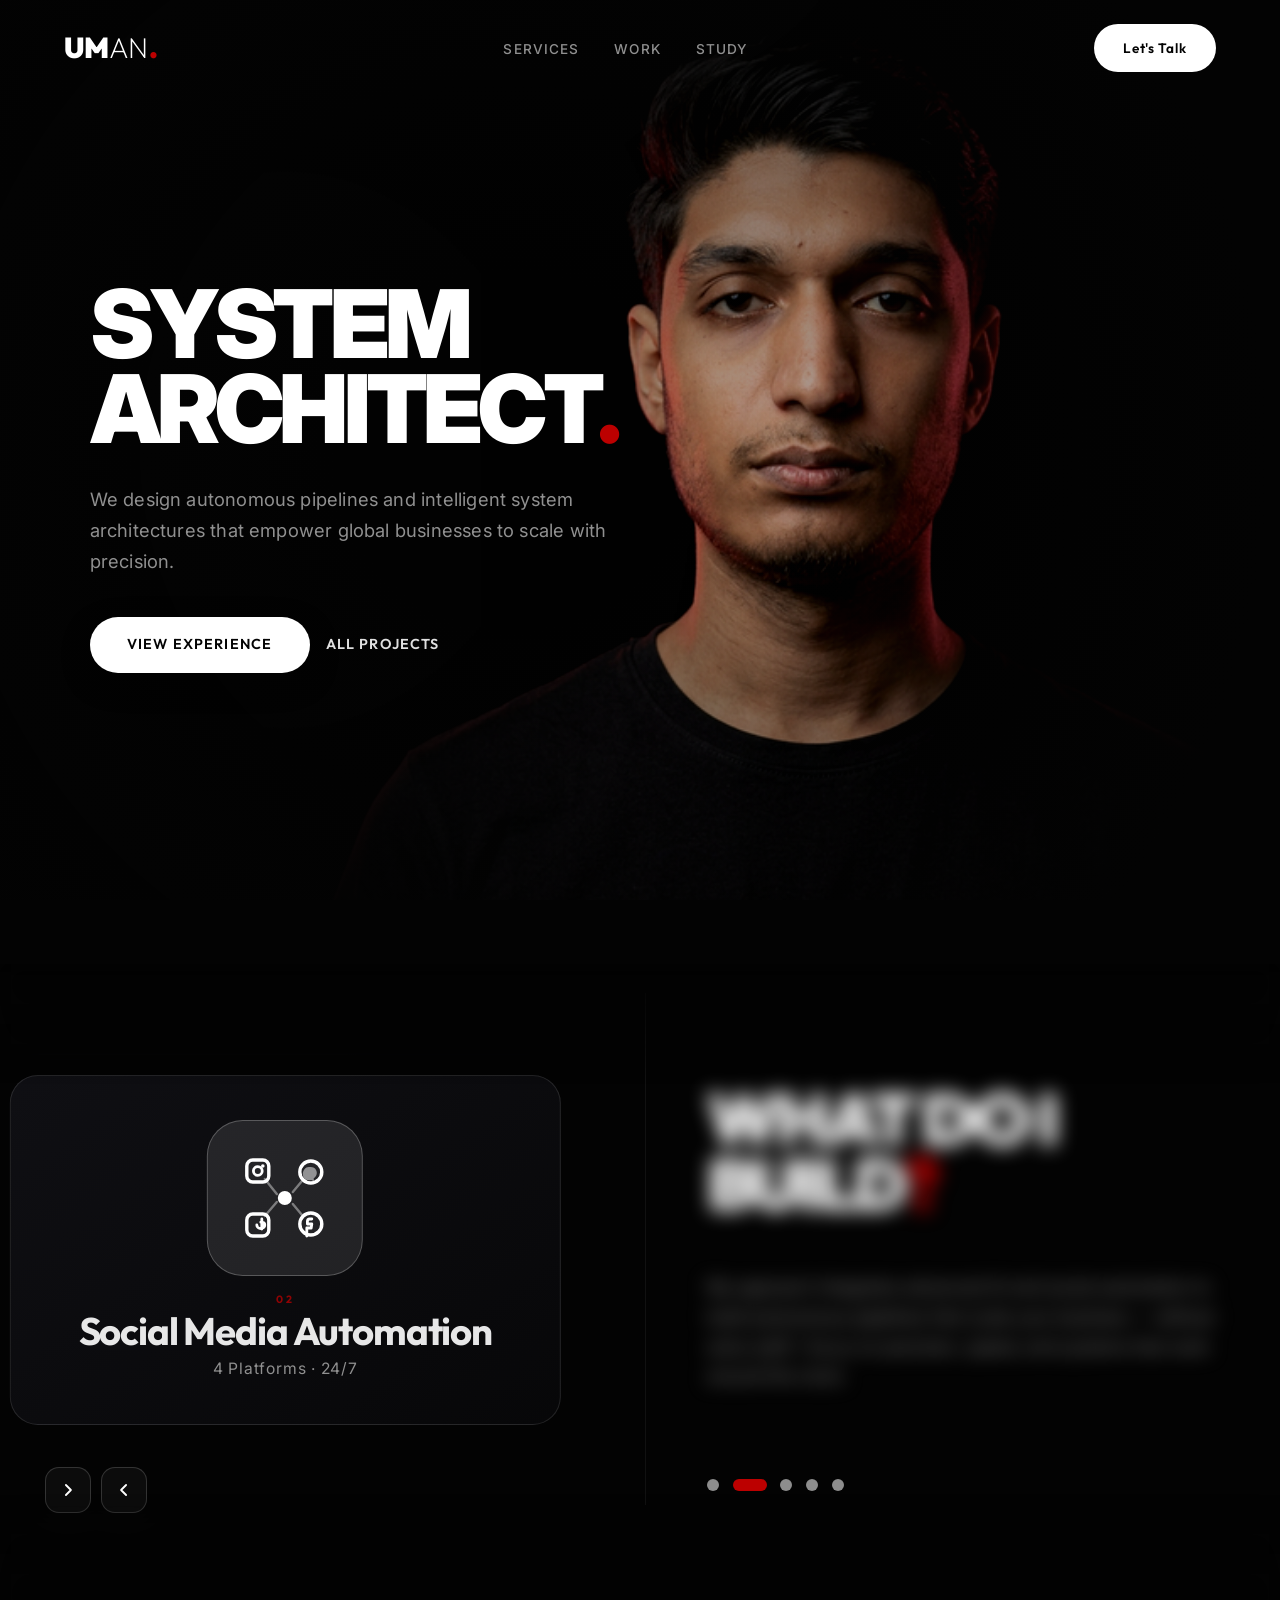
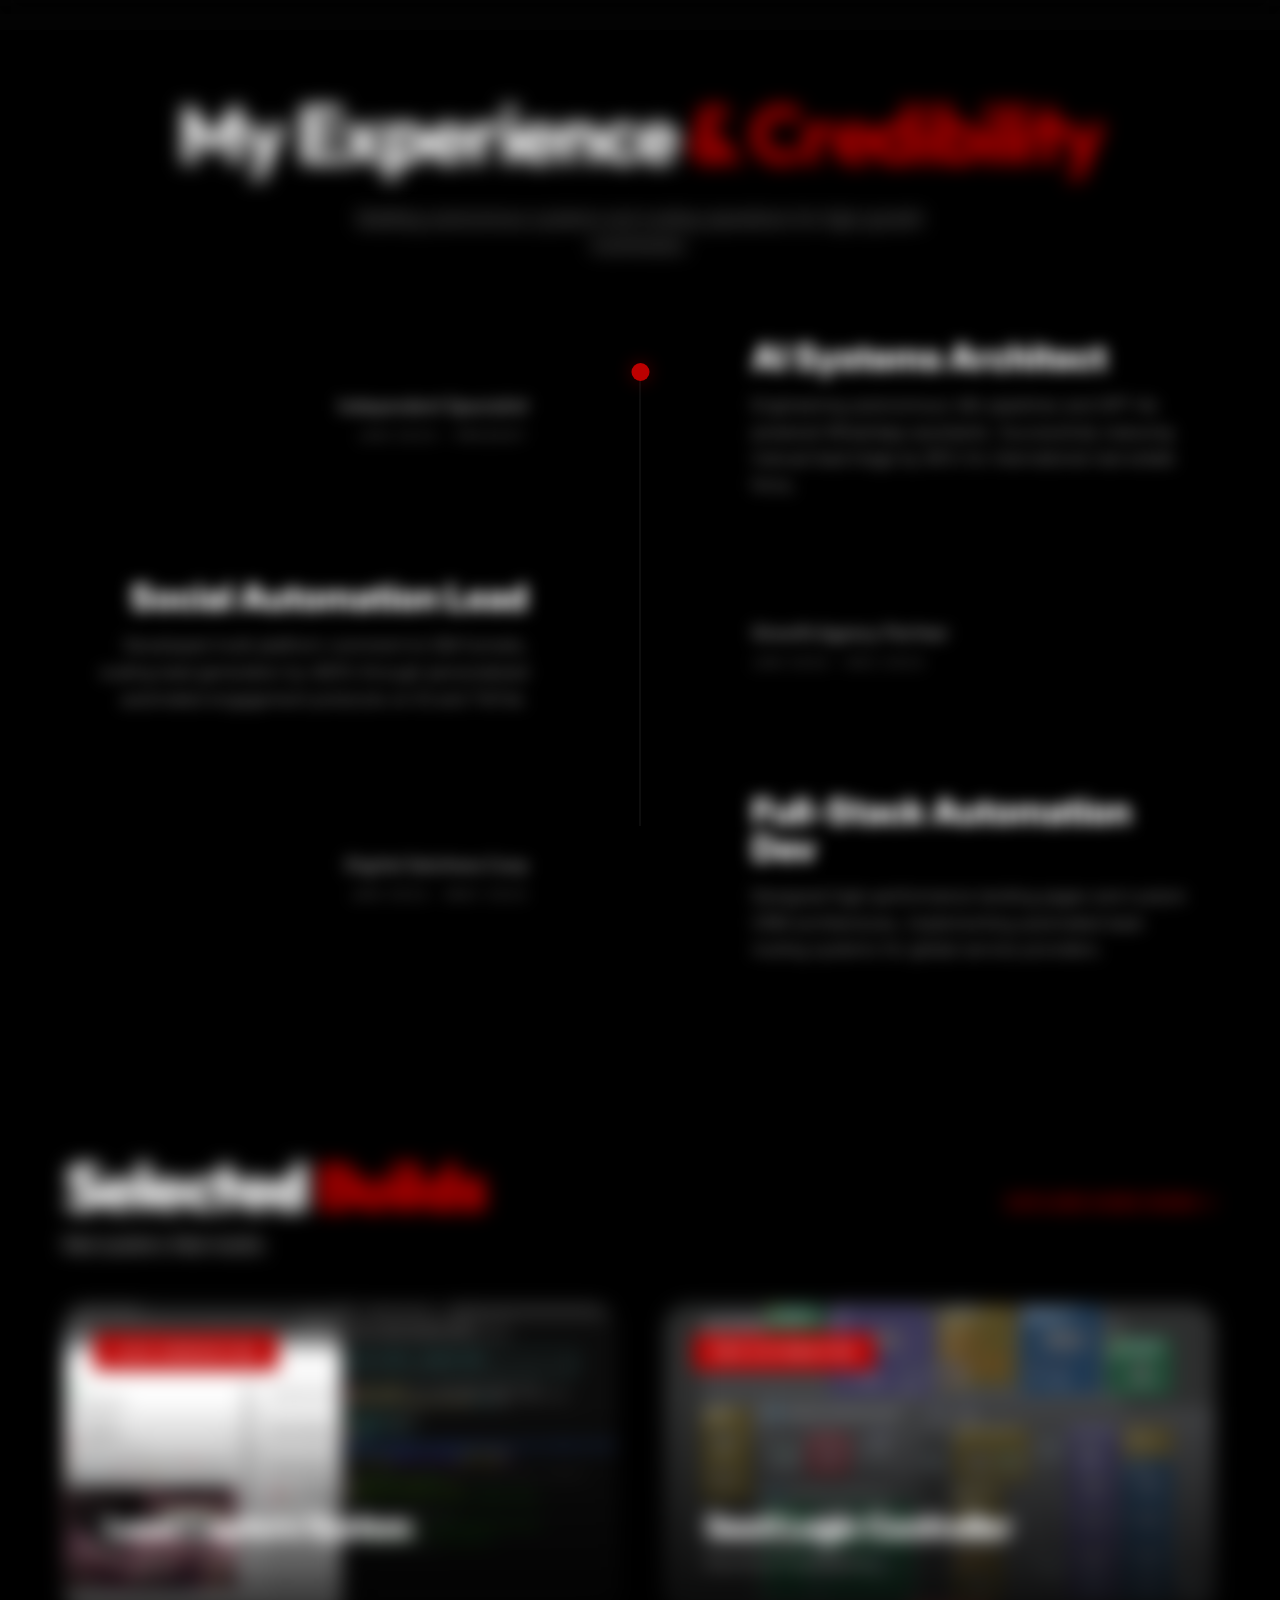
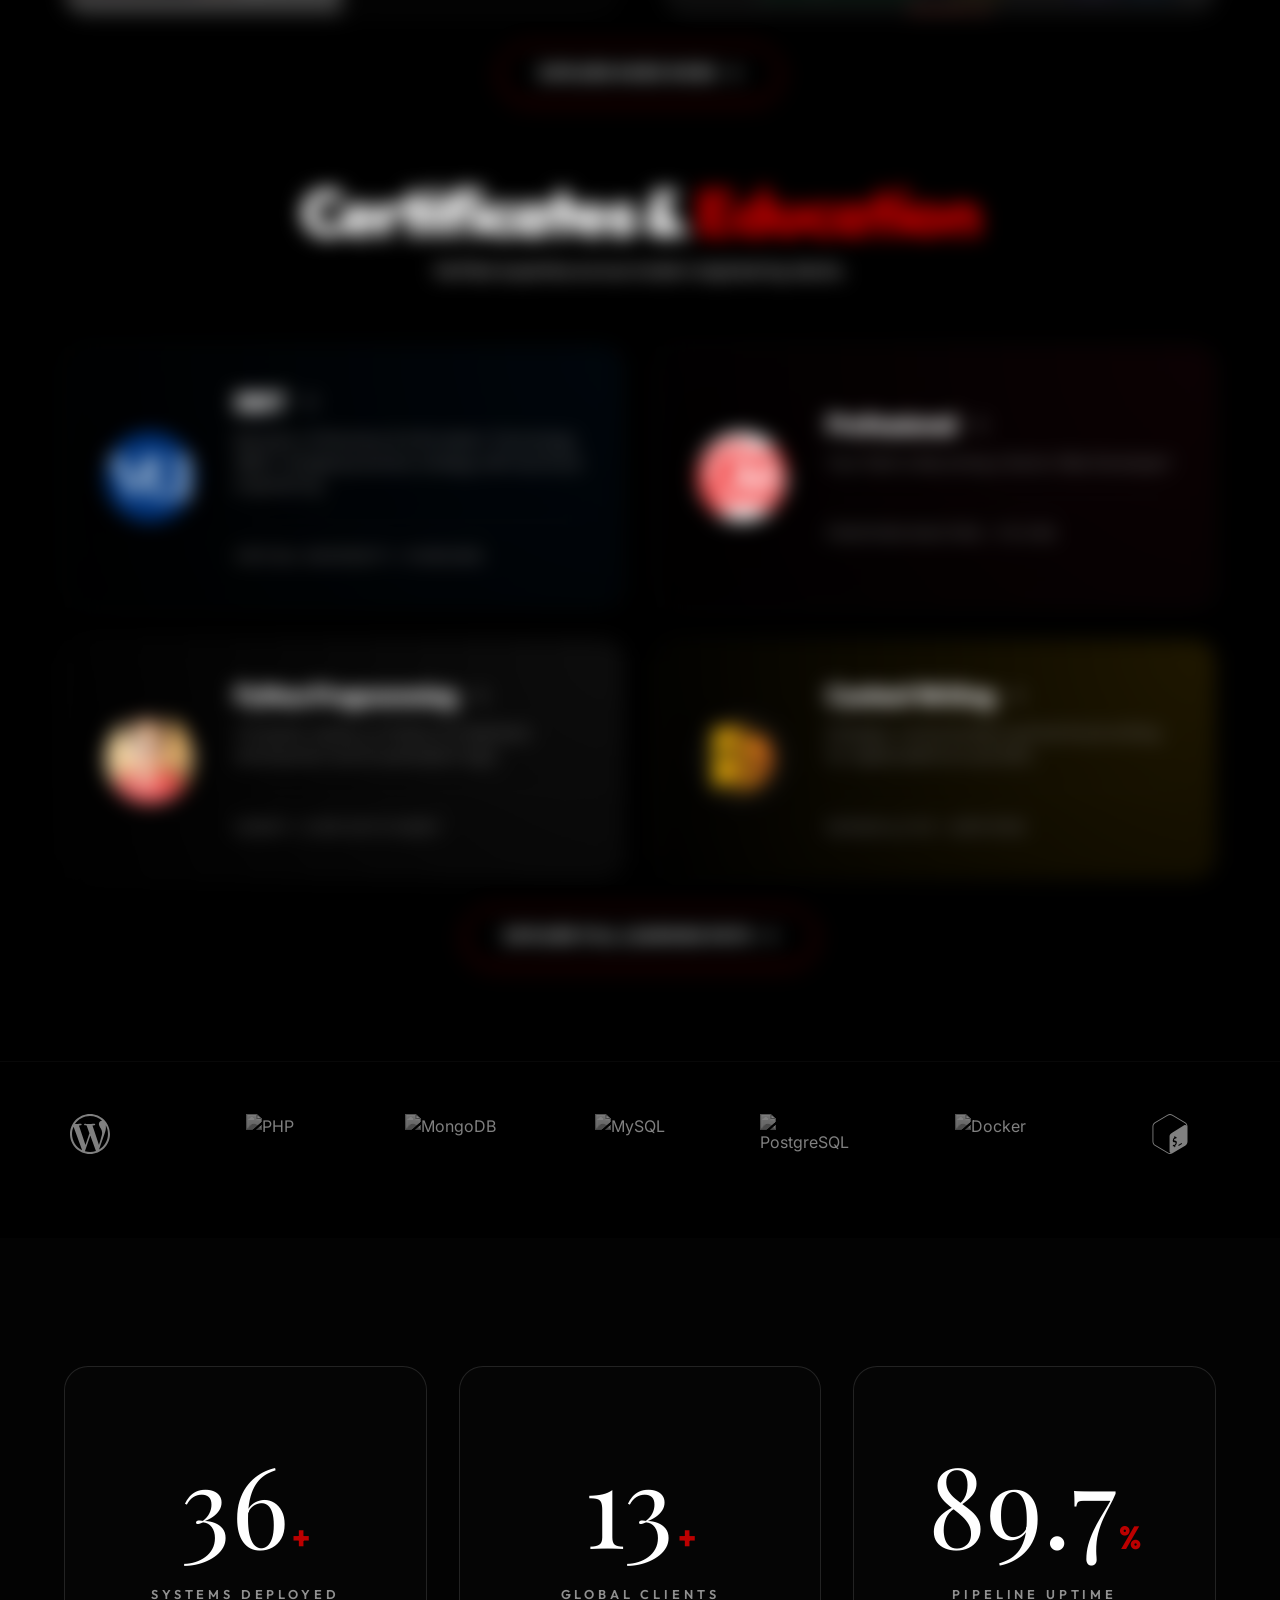
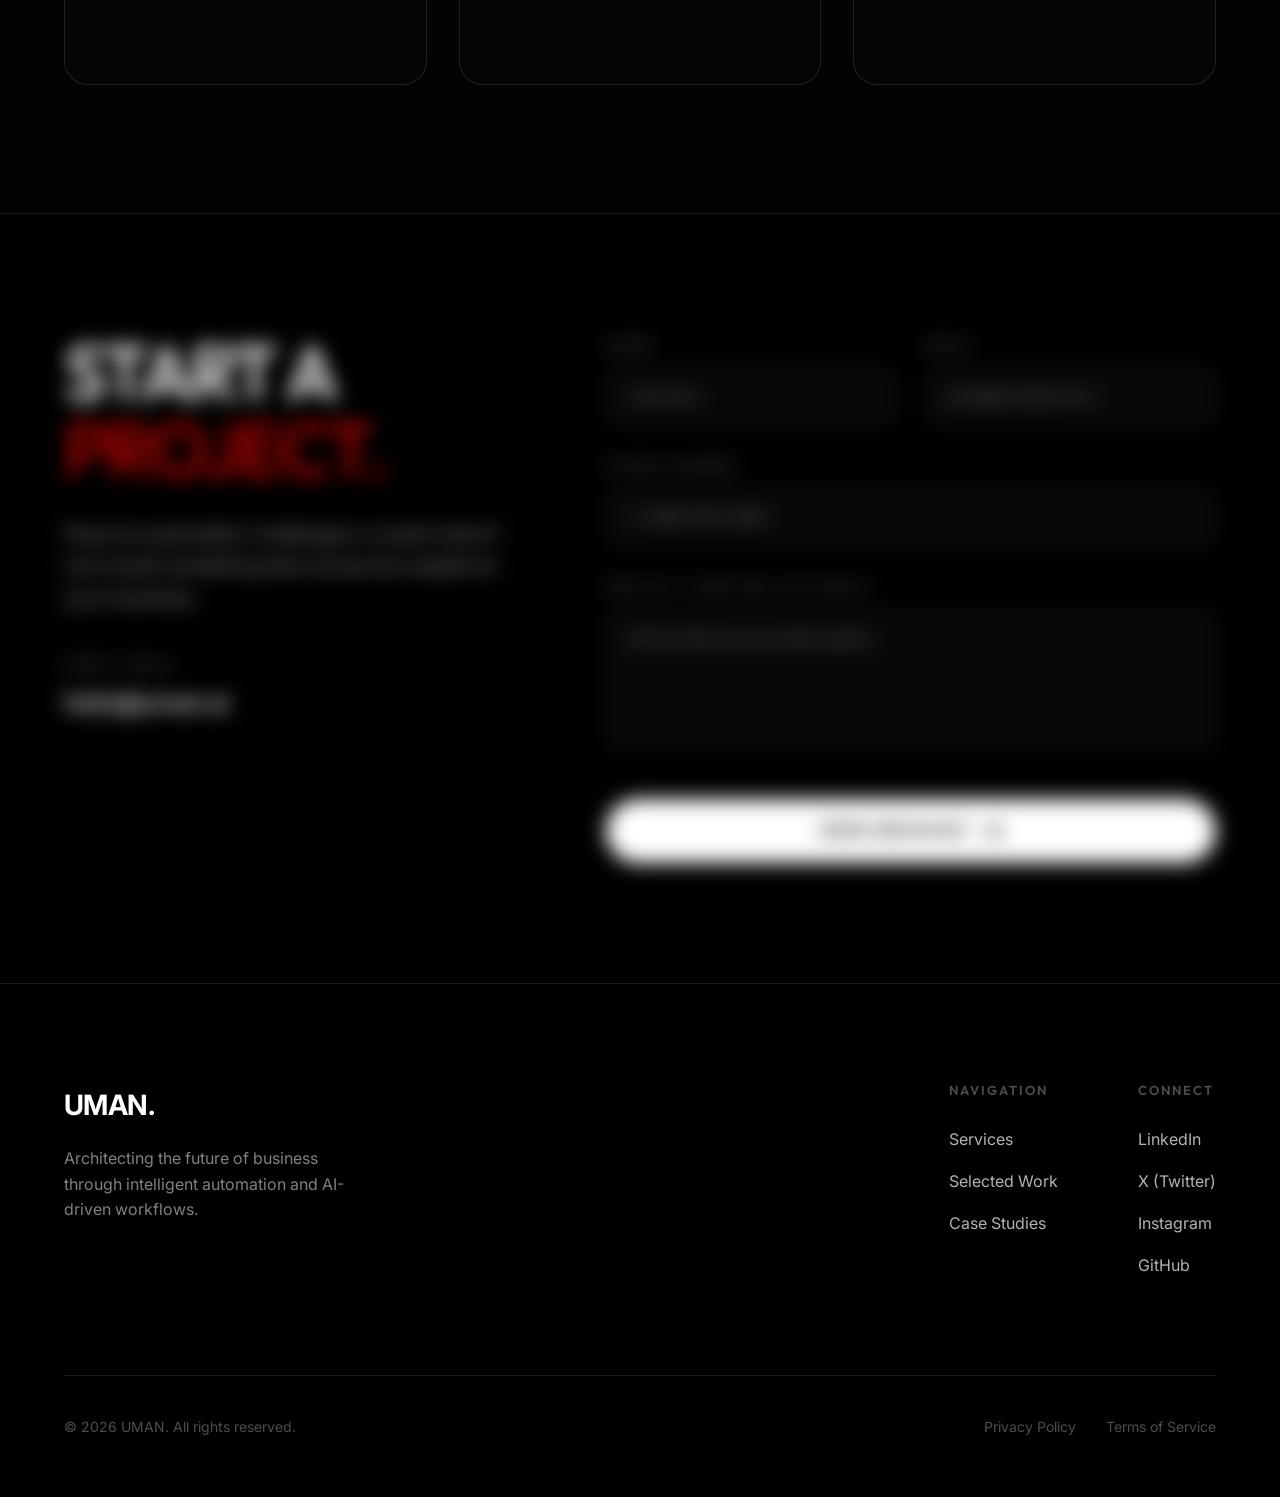
==== index.html @ 4fd21c2d "Initial portfolio upload" ====
<!DOCTYPE html>
<html lang="en">
<head>
    <meta charset="UTF-8">
    <meta name="viewport" content="width=device-width, initial-scale=1.0">
    <title>Uman | AI & Social Media Automation Specialist</title>
    <meta name="description" content="Ultra-professional AI Automation & Social Media Specialist portfolio. Helping businesses scale with n8n, AI chatbots, and smart workflows.">
    <link rel="stylesheet" href="style.css">
</head>
<body>

    <header>
        <div class="nav-container">
            <a href="#" class="logo"><strong>UM</strong>AN<span class="dot">.</span></a>
            <nav id="mainNav">
                <ul>
                    <li><a href="index.html#services">Services</a></li>
                    <li><a href="work.html">Work</a></li>
                    <li><a href="study.html">Study</a></li>
                    <li class="mobile-only"><a href="index.html#contact" class="btn btn-primary" style="margin-top: 2rem; width: 100%;">Let's Talk</a></li>
                </ul>
            </nav>
            <div style="display: flex; align-items: center; gap: 1.5rem;">
                <a href="#contact" class="btn btn-primary btn-talk" style="padding: 0.8rem 1.8rem; font-size: 0.85rem;">Let's Talk</a>
                <a href="#contact" class="mobile-msg-btn" aria-label="Send Message">
                    <svg width="24" height="24" viewBox="0 0 24 24" fill="none" stroke="currentColor" stroke-width="2" stroke-linecap="round" stroke-linejoin="round"><path d="M4 4h16c1.1 0 2 .9 2 2v12c0 1.1-.9 2-2 2H4c-1.1 0-2-.9-2-2V6c0-1.1.9-2 2-2z"></path><polyline points="22,6 12,13 2,6"></polyline></svg>
                </a>
                <div class="menu-toggle" id="menuToggle">
                    <span></span>
                    <span></span>
                    <span></span>
                </div>
            </div>
        </div>
    </header>

    <main>
        <div class="spotlight"></div>

        <!-- Final Hero Perfection v5 (Classic Editorial) -->
        <section class="hero-perfection">
            <!-- Integrated Portrait Base -->
            <div class="hero-full-bg reveal">
                <img src="assets/images/uman_portrait_final_perfection.png" alt="Uman Portrait" class="hero-img-perfection">
                <div class="hero-mask-v5"></div>
            </div>

            <!-- Content Over Portrait -->
            <div class="container hero-container-v5">
                <div class="hero-text-perfection">
                    <h1 class="reveal">
                        <span class="main-heading">SYSTEM<br><span class="architect-word">ARCHITECT<span class="hero-accent-dot">.</span></span></span>
                    </h1>
                    
                    <p class="hero-p-v5 reveal">
                        We design autonomous pipelines and intelligent system architectures that empower global businesses to scale with precision.
                    </p>

                    <div class="hero-button-group reveal">
                        <a href="#experience" class="btn btn-primary hero-view-btn">VIEW EXPERIENCE</a>
                        <a href="work.html" class="hero-text-link">ALL PROJECTS</a>
                    </div>
                </div>
            </div>

        </section>

        <!-- â•â•â•â•â•â•â•â•â•â•â•â•â•â•â•â•â•â•â•â•â•â•â•â•â•â•â•â•â•â•â•â•â•â•â•â•â•â•â•â•â•â•â•â•â•â•
             SECTION 2 â€” WHAT DO I BUILD (Editorial Split)
             â•â•â•â•â•â•â•â•â•â•â•â•â•â•â•â•â•â•â•â•â•â•â•â•â•â•â•â•â•â•â•â•â•â•â•â•â•â•â•â•â•â•â•â•â•â•        
        <!-- Section 2 â€” Editorial Split -->
        
        <!-- SECTION 2 — Sticky Scroll Reveal -->
        <section id="services" class="s2-scroll-outer">
            <div class="s2-sticky">
                <div class="s2-blur-mask top"></div>
                <div class="s2-blur-mask bottom"></div>
                <div class="container s2-split">

                    <div class="s2-left reveal">

                        <div class="s2-service-item" data-index="0">
                            <div class="s2-svc-icon">
                                <svg viewBox="0 0 48 48" fill="none">
                                    <circle cx="24" cy="24" r="7" stroke="currentColor" stroke-width="1.8"/>
                                    <circle cx="24" cy="24" r="2.5" fill="currentColor"/>
                                    <path d="M24 8v5M24 35v5M8 24h5M35 24h5" stroke="currentColor" stroke-width="1.8" stroke-linecap="round"/>
                                    <circle cx="12.5" cy="12.5" r="2" fill="currentColor" opacity=".7"/>
                                    <circle cx="35.5" cy="12.5" r="2" fill="currentColor" opacity=".7"/>
                                    <circle cx="12.5" cy="35.5" r="2" fill="currentColor" opacity=".7"/>
                                    <circle cx="35.5" cy="35.5" r="2" fill="currentColor" opacity=".7"/>
                                    <path d="M14 14l6.5 6.5M33.5 14.5l-6 6M14 34.5l6.5-6M33.5 34l-6-5.5" stroke="currentColor" stroke-width="1.2" opacity=".5" stroke-linecap="round"/>
                                </svg>
                            </div>
                            <div class="s2-svc-body">
                                <span class="s2-svc-num">01</span>
                                <h3>AI Automation Systems</h3>
                                <span class="s2-svc-count">Custom Agents &middot; Workflows</span>
                            </div>
                        </div>

                        <div class="s2-service-item" data-index="1">
                            <div class="s2-svc-icon">
                                <svg viewBox="0 0 48 48" fill="none">
                                    <circle cx="24" cy="24" r="3.5" fill="currentColor"/>
                                    <rect x="5" y="5" width="11" height="11" rx="3" stroke="currentColor" stroke-width="1.7"/>
                                    <circle cx="10.5" cy="10.5" r="2.2" stroke="currentColor" stroke-width="1.4"/>
                                    <circle cx="13" cy="8" r="0.9" fill="currentColor"/>
                                    <circle cx="37" cy="11" r="5.5" stroke="currentColor" stroke-width="1.7"/>
                                    <path d="M37 8.5c1.9 0 3 1.4 3 3 0 1.1-.6 2.1-1.6 2.7l.3 1.5-1.5-.7c-.4.1-.8.1-1.2.1a3 3 0 01-3-3c0-1.9 1.3-3.6 3-3.6z" fill="currentColor" opacity=".5"/>
                                    <rect x="5" y="32" width="11" height="11" rx="3" stroke="currentColor" stroke-width="1.7"/>
                                    <path d="M12.5 34.5v5M10 37.5c0 1 .9 1.8 2 1.8s2-.8 2-1.8-.9-1.4-2-1.4" stroke="currentColor" stroke-width="1.4" stroke-linecap="round"/>
                                    <circle cx="37" cy="37" r="5.5" stroke="currentColor" stroke-width="1.7"/>
                                    <path d="M37.5 34.5h-1a1.2 1.2 0 00-1.2 1.2V37h2.2l-.3 2H35v4" stroke="currentColor" stroke-width="1.4" stroke-linecap="round" stroke-linejoin="round"/>
                                    <line x1="20" y1="22" x2="14" y2="14.5" stroke="currentColor" stroke-width="1.2" opacity=".4" stroke-linecap="round"/>
                                    <line x1="28" y1="21" x2="33" y2="15" stroke="currentColor" stroke-width="1.2" opacity=".4" stroke-linecap="round"/>
                                    <line x1="20" y1="26" x2="14" y2="33" stroke="currentColor" stroke-width="1.2" opacity=".4" stroke-linecap="round"/>
                                    <line x1="28" y1="27" x2="33" y2="33" stroke="currentColor" stroke-width="1.2" opacity=".4" stroke-linecap="round"/>
                                </svg>
                            </div>
                            <div class="s2-svc-body">
                                <span class="s2-svc-num">02</span>
                                <h3>Social Media Automation</h3>
                                <span class="s2-svc-count">4 Platforms &middot; 24/7</span>
                            </div>
                        </div>

                        <div class="s2-service-item" data-index="2">
                            <div class="s2-svc-icon">
                                <svg viewBox="0 0 48 48" fill="none">
                                    <path d="M6 10a4 4 0 014-4h28a4 4 0 014 4v18a4 4 0 01-4 4H27l-7 7v-7H10a4 4 0 01-4-4V10z" stroke="currentColor" stroke-width="1.8" stroke-linejoin="round"/>
                                    <rect x="12" y="15" width="9" height="9" rx="2" stroke="currentColor" stroke-width="1.4"/>
                                    <path d="M14.5 19.5h4M16.5 17.5v4" stroke="currentColor" stroke-width="1.2" stroke-linecap="round" opacity=".7"/>
                                    <path d="M27 14v12M31 16v8M35 18v4" stroke="currentColor" stroke-width="2" stroke-linecap="round"/>
                                </svg>
                            </div>
                            <div class="s2-svc-body">
                                <span class="s2-svc-num">03</span>
                                <h3>AI Chatbot Integration</h3>
                                <span class="s2-svc-count">WhatsApp &middot; Web &middot; CRM</span>
                            </div>
                        </div>

                        <div class="s2-service-item" data-index="3">
                            <div class="s2-svc-icon">
                                <svg viewBox="0 0 48 48" fill="none">
                                    <path d="M7 9h34L28 26v13l-8-4V26L7 9z" stroke="currentColor" stroke-width="1.8" stroke-linejoin="round"/>
                                    <path d="M31 8l6-6M37 8V2h-6" stroke="currentColor" stroke-width="1.6" stroke-linecap="round" stroke-linejoin="round" opacity=".65"/>
                                    <circle cx="17" cy="15.5" r="1.5" fill="currentColor" opacity=".5"/>
                                    <circle cx="24" cy="15.5" r="1.5" fill="currentColor" opacity=".5"/>
                                    <circle cx="31" cy="15.5" r="1.5" fill="currentColor" opacity=".5"/>
                                </svg>
                            </div>
                            <div class="s2-svc-body">
                                <span class="s2-svc-num">04</span>
                                <h3>Lead Generation &amp; Growth</h3>
                                <span class="s2-svc-count">Outreach &middot; Funnels &middot; CRM</span>
                            </div>
                        </div>

                        <div class="s2-service-item" data-index="4">
                            <div class="s2-svc-icon">
                                <svg viewBox="0 0 48 48" fill="none">
                                    <rect x="4" y="8" width="40" height="32" rx="4" stroke="currentColor" stroke-width="1.8"/>
                                    <path d="M4 16h40" stroke="currentColor" stroke-width="1.8"/>
                                    <circle cx="11" cy="12" r="2" fill="currentColor" opacity=".5"/>
                                    <circle cx="17" cy="12" r="2" fill="currentColor" opacity=".3"/>
                                    <circle cx="23" cy="12" r="2" fill="currentColor" opacity=".18"/>
                                    <path d="M10 34v-6M16 34v-10M22 34v-8M28 34v-14M34 34v-4" stroke="currentColor" stroke-width="2.2" stroke-linecap="round"/>
                                    <path d="M10 28l6-4 6 2 6-8 6 2" stroke="currentColor" stroke-width="1.3" stroke-linecap="round" stroke-linejoin="round" opacity=".55"/>
                                </svg>
                            </div>
                            <div class="s2-svc-body">
                                <span class="s2-svc-num">05</span>
                                <h3>Web &amp; Landing Pages</h3>
                                <span class="s2-svc-count">High-Converting &middot; Fast</span>
                            </div>
                        </div>

                        <div class="s2-slider-controls s2-left-controls">
                            <button type="button" class="s2-nav-btn s2-prev" aria-label="Previous skill">
                                <svg viewBox="0 0 24 24" fill="none" aria-hidden="true">
                                    <path d="M14.5 6L8.5 12L14.5 18" stroke="currentColor" stroke-width="2.2" stroke-linecap="round" stroke-linejoin="round"/>
                                </svg>
                            </button>
                            <button type="button" class="s2-nav-btn s2-next" aria-label="Next skill">
                                <svg viewBox="0 0 24 24" fill="none" aria-hidden="true">
                                    <path d="M9.5 6L15.5 12L9.5 18" stroke="currentColor" stroke-width="2.2" stroke-linecap="round" stroke-linejoin="round"/>
                                </svg>
                            </button>
                        </div>

                        <div class="s2-progress-dots s2-progress-dots-mobile">
                            <span class="s2-dot active" data-dot="0"></span>
                            <span class="s2-dot" data-dot="1"></span>
                            <span class="s2-dot" data-dot="2"></span>
                            <span class="s2-dot" data-dot="3"></span>
                            <span class="s2-dot" data-dot="4"></span>
                        </div>

                    </div>

                    <div class="s2-right">
                        <h2 class="s2-big-headline reveal">
                            WHAT DO I<br>BUILD<span class="s2-red-dot">?</span>
                        </h2>

                        <p class="s2-right-body reveal">
                            My approach integrates advanced AI and social automation to build autonomous pipelines that scale your business &mdash; without extra staff. I focus on precision, speed, and systems that work around the clock.
                        </p>

                        <div class="s2-progress-dots s2-progress-dots-desktop">
                            <span class="s2-dot active" data-dot="0"></span>
                            <span class="s2-dot" data-dot="1"></span>
                            <span class="s2-dot" data-dot="2"></span>
                            <span class="s2-dot" data-dot="3"></span>
                            <span class="s2-dot" data-dot="4"></span>
                        </div>
                    </div>

                </div>
            </div>
        </section>

        <!-- Experience & Credibility Timeline -->
        <section id="experience" style="background: #000;">
            <div class="container">
                <h2 class="reveal" style="font-size: clamp(3rem, 8vw, 5rem); margin-bottom: 2rem; text-align: center;">My Experience <span class="text-crimson">&amp; Credibility</span></h2>
                <p class="reveal" style="text-align: center; color: var(--text-dim); max-width: 600px; margin: 0 auto 5rem; font-size: 1.1rem;">
                    Building autonomous systems and scaling operations for high-growth businesses.
                </p>

                <div class="experience-timeline">
                    <div class="timeline-line"></div>
                    <div class="timeline-progress-line" id="timelineProgress">
                        <div class="timeline-progress-dot"></div>
                    </div>

                    <!-- Entry 1 -->
                    <div class="timeline-item reveal">
                        <div class="timeline-left">
                            <span class="exp-company">Independent Specialist</span>
                            <span class="exp-date">Jan 2024 – Present</span>
                        </div>
                        <div class="timeline-right">
                            <span class="exp-role">AI Systems Architect</span>
                            <p class="exp-desc">
                                Engineering autonomous n8n pipelines and GPT-4o powered WhatsApp assistants. Successfully reducing manual lead triage by 95% for international real estate firms.
                            </p>
                        </div>
                    </div>

                    <!-- Entry 2 -->
                    <div class="timeline-item reveal">
                        <div class="timeline-left">
                            <span class="exp-company">Growth Agency Partner</span>
                            <span class="exp-date">Jun 2023 – Dec 2023</span>
                        </div>
                        <div class="timeline-right">
                            <span class="exp-role">Social Automation Lead</span>
                            <p class="exp-desc">
                                Developed multi-platform comment-to-DM funnels, scaling lead generation by 400% through personalized automated engagement protocols on IG and TikTok.
                            </p>
                        </div>
                    </div>

                    <!-- Entry 3 -->
                    <div class="timeline-item reveal">
                        <div class="timeline-left">
                            <span class="exp-company">Digital Solutions Corp</span>
                            <span class="exp-date">Jan 2022 – May 2023</span>
                        </div>
                        <div class="timeline-right">
                            <span class="exp-role">Full-Stack Automation Dev</span>
                            <p class="exp-desc">
                                Designed high-performance landing pages and custom CRM architectures, implementing automated lead-routing systems for global service providers.
                            </p>
                        </div>
                    </div>

                </div>
            </div>
        </section>

        <!-- Section 4: Work Showcase -->
        <section id="work-showcase">
            <div class="container">
                <div class="work-header reveal">
                    <div class="work-header-left">
                        <h2 class="work-title">Selected <span class="text-crimson">Builds</span></h2>
                        <p class="work-subtext">Real systems. Real results.</p>
                    </div>
                    <div class="work-header-right">
                        <a href="work.html" class="explore-link">Explore More Work &rarr;</a>
                    </div>
                </div>

                <div class="portfolio-grid">
                    <!-- Project 1: Lead Capture -->
                    <div class="project-card reveal">
                        <div class="card-bg" style="background-image: url('assets/images/META ADS LEAD CAPTURE.png');"></div>
                        <div class="card-overlay"></div>
                        <div class="card-tag">Lead Generation</div>
                        <div class="card-content">
                            <h3 class="card-title">Lead Capture System</h3>
                            <p class="card-client">Meta Ads / CRM Sync</p>
                        </div>
                        <a href="lead-capture.html" class="card-link" title="View Lead Capture System details"></a>
                    </div>

                    <!-- Project 2: n8n Workflow -->
                    <div class="project-card reveal">
                        <div class="card-bg" style="background-image: url('assets/images/N8N WORKFLOW.png');"></div>
                        <div class="card-overlay"></div>
                        <div class="card-tag">n8n Automation</div>
                        <div class="card-content">
                            <h3 class="card-title">SaaS Logic Controller</h3>
                            <p class="card-client">Workflow Engineering</p>
                        </div>
                        <a href="n8n-automation.html" class="card-link" title="View n8n Automation details"></a>
                    </div>
                </div>

                <div class="work-footer reveal">
                    <a href="work.html" class="edu-view-all">
                        EXPLORE MORE WORK
                        <span class="btn-arrow">&rarr;</span>
                    </a>
                </div>
            </div>
        </section>

        <!-- Section 5: Certificates & Education -->
        <section id="education">
            <div class="container">
                <div class="work-header reveal">
                    <div class="work-header-left">
                        <h2 class="work-title">Certificates & <span class="text-crimson">Education</span></h2>
                        <p class="work-subtext">Verified expertise across modern engineering stacks.</p>
                    </div>
                </div>

                <div class="edu-grid">
                    <!-- VU -->
                    <div class="edu-card reveal vu">
                        <div class="edu-icon-wrap">
                            <img src="assets/images/vu.png" alt="Virtual University" class="edu-logo">
                        </div>
                        <div class="edu-content">
                            <div class="edu-title-row">
                                <h3 class="edu-title">BBIT</h3>
                                <span class="edu-arrow">&rarr;</span>
                            </div>
                            <p class="edu-desc">Bachelor of Business & Information Technology (BBIT). Bridging business strategy with technical engineering.</p>
                            <div class="edu-meta">Virtual University • Pursuing</div>
                        </div>
                    </div>

                    <!-- Frontend Masters: Professional (Featured) -->
                    <div class="edu-card reveal">
                        <div class="edu-icon-wrap">
                            <img src="assets/images/FrontendMasters.png" alt="Frontend Masters" class="edu-logo">
                        </div>
                        <div class="edu-content">
                            <div class="edu-title-row">
                                <h3 class="edu-title">Professional</h3>
                                <span class="edu-arrow">&rarr;</span>
                            </div>
                            <p class="edu-desc">Your Path to Becoming a Senior Web Developer!</p>
                            <div class="edu-meta">Frontend Masters • 71h 01m</div>
                        </div>
                    </div>

                    <!-- Python (Harry) -->
                    <div class="edu-card reveal harry">
                        <div class="edu-icon-wrap">
                            <img src="assets/images/harry.jpg" alt="Code with Harry" class="edu-logo">
                        </div>
                        <div class="edu-content">
                            <div class="edu-title-row">
                                <h3 class="edu-title">Python Programming</h3>
                                <span class="edu-arrow">&rarr;</span>
                            </div>
                            <p class="edu-desc">Complete mastery of Python for Backend development and AI automation logic.</p>
                            <div class="edu-meta">Udemy • Code With Harry</div>
                        </div>
                    </div>

                    <!-- DigiSkills: Content Writing -->
                    <div class="edu-card reveal dg">
                        <div class="edu-icon-wrap">
                            <img src="assets/images/dg.png" alt="DigiSkills.pk" class="edu-logo">
                        </div>
                        <div class="edu-content">
                            <div class="edu-title-row">
                                <h3 class="edu-title">Content Writing</h3>
                                <span class="edu-arrow">&rarr;</span>
                            </div>
                            <p class="edu-desc">Strategic communication and technical writing for digital platforms and SEO.</p>
                            <div class="edu-meta">DigiSkills.pk • Certified</div>
                        </div>
                    </div>
                </div>

                <div class="edu-footer reveal">
                    <a href="study.html" class="edu-view-all">
                        <span>EXPLORE FULL LEARNING PATH</span>
                        <span class="btn-arrow">&rarr;</span>
                    </a>
                </div>
            </div>
        </section>

        <!-- Section: Tech Stack Slider -->
        <div class="tech-slider-wrapper">
            <div class="tech-slider">
                <div class="tech-track">
                    <!-- Master Set (16 Tools) -->
                    <div class="tech-slide"><img src="assets/logos/wordpress.svg" alt="WordPress"></div>
                    <div class="tech-slide"><img src="https://www.vectorlogo.zone/logos/php/php-icon.svg" alt="PHP"></div>
                    <div class="tech-slide"><img src="https://www.vectorlogo.zone/logos/mongodb/mongodb-icon.svg" alt="MongoDB"></div>
                    <div class="tech-slide"><img src="https://www.vectorlogo.zone/logos/mysql/mysql-icon.svg" alt="MySQL"></div>
                    <div class="tech-slide"><img src="https://www.vectorlogo.zone/logos/postgresql/postgresql-icon.svg" alt="PostgreSQL"></div>
                    <div class="tech-slide"><img src="https://www.vectorlogo.zone/logos/docker/docker-icon.svg" alt="Docker"></div>
                    <div class="tech-slide"><img src="assets/logos/shell.svg" alt="Shell"></div>
                    <div class="tech-slide"><img src="assets/logos/n8n.svg" alt="n8n"></div>
                    <div class="tech-slide"><img src="assets/logos/make.svg" alt="Make"></div>
                    <div class="tech-slide"><img src="https://www.vectorlogo.zone/logos/zapier/zapier-icon.svg" alt="Zapier"></div>
                    <div class="tech-slide"><img src="https://www.vectorlogo.zone/logos/python/python-icon.svg" alt="Python"></div>
                    <div class="tech-slide"><img src="https://www.vectorlogo.zone/logos/amazon_aws/amazon_aws-icon.svg" alt="AWS"></div>
                    <div class="tech-slide"><img src="https://www.vectorlogo.zone/logos/reactjs/reactjs-icon.svg" alt="React"></div>
                    <div class="tech-slide"><img src="https://www.vectorlogo.zone/logos/nodejs/nodejs-icon.svg" alt="Node.js"></div>
                    <div class="tech-slide"><img src="https://www.vectorlogo.zone/logos/tailwindcss/tailwindcss-icon.svg" alt="Tailwind"></div>
                    <div class="tech-slide"><img src="https://www.vectorlogo.zone/logos/microsoft_azure/microsoft_azure-icon.svg" alt="Azure"></div>

                    <!-- Duplicate Set for Seamless Loop -->
                    <div class="tech-slide"><img src="assets/logos/wordpress.svg" alt="WordPress"></div>
                    <div class="tech-slide"><img src="https://www.vectorlogo.zone/logos/php/php-icon.svg" alt="PHP"></div>
                    <div class="tech-slide"><img src="https://www.vectorlogo.zone/logos/mongodb/mongodb-icon.svg" alt="MongoDB"></div>
                    <div class="tech-slide"><img src="https://www.vectorlogo.zone/logos/mysql/mysql-icon.svg" alt="MySQL"></div>
                    <div class="tech-slide"><img src="https://www.vectorlogo.zone/logos/postgresql/postgresql-icon.svg" alt="PostgreSQL"></div>
                    <div class="tech-slide"><img src="https://www.vectorlogo.zone/logos/docker/docker-icon.svg" alt="Docker"></div>
                    <div class="tech-slide"><img src="assets/logos/shell.svg" alt="Shell"></div>
                    <div class="tech-slide"><img src="assets/logos/n8n.svg" alt="n8n"></div>
                    <div class="tech-slide"><img src="assets/logos/make.svg" alt="Make"></div>
                    <div class="tech-slide"><img src="https://www.vectorlogo.zone/logos/zapier/zapier-icon.svg" alt="Zapier"></div>
                    <div class="tech-slide"><img src="https://www.vectorlogo.zone/logos/python/python-icon.svg" alt="Python"></div>
                    <div class="tech-slide"><img src="https://www.vectorlogo.zone/logos/amazon_aws/amazon_aws-icon.svg" alt="AWS"></div>
                    <div class="tech-slide"><img src="https://www.vectorlogo.zone/logos/reactjs/reactjs-icon.svg" alt="React"></div>
                    <div class="tech-slide"><img src="https://www.vectorlogo.zone/logos/nodejs/nodejs-icon.svg" alt="Node.js"></div>
                    <div class="tech-slide"><img src="https://www.vectorlogo.zone/logos/tailwindcss/tailwindcss-icon.svg" alt="Tailwind"></div>
                    <div class="tech-slide"><img src="https://www.vectorlogo.zone/logos/microsoft_azure/microsoft_azure-icon.svg" alt="Azure"></div>
                    <div class="tech-slide"><img src="https://www.vectorlogo.zone/logos/microsoft_azure/microsoft_azure-icon.svg" alt="Azure"></div>
                </div>
            </div>
        </div>

        <!-- Section: Stats / Numbers Wall (Editorial Redesign) -->
        <section id="impact" class="container">
            <div class="impact-grid">
                <div class="impact-card reveal-card">
                    <div class="impact-number-wrapper">
                        <span class="impact-number" data-target="40">0</span>
                        <span class="impact-plus">+</span>
                    </div>
                    <span class="impact-label">Systems Deployed</span>
                </div>
                <div class="impact-card reveal-card">
                    <div class="impact-number-wrapper">
                        <span class="impact-number" data-target="15">0</span>
                        <span class="impact-plus">+</span>
                    </div>
                    <span class="impact-label">Global Clients</span>
                </div>
                <div class="impact-card reveal-card">
                    <div class="impact-number-wrapper">
                        <span class="impact-number" data-target="99.9" data-decimal="1">0</span>
                        <span class="impact-plus">%</span>
                    </div>
                    <span class="impact-label">Pipeline Uptime</span>
                </div>
            </div>
        </section>
        
        <!-- Dynamic Contact Section: Start Project -->
        <section class="start-project" id="contact">
            <div class="start-project-container">
                <div class="start-project-info reveal">
                    <h2>START A <span class="accent-red">PROJECT</span><span class="dot accent-red">.</span></h2>
                    <p>Have an automation challenge or a bold vision? Let's build something that moves the needle for your business.</p>
                    <div style="margin-top: 40px;">
                        <span style="display: block; font-size: 14px; text-transform: uppercase; letter-spacing: 0.1em; color: rgba(255,255,255,0.4); margin-bottom: 10px;">Direct Email</span>
                        <a href="mailto:hello@uman.ai" style="font-size: 24px; color: #fff; text-decoration: none; font-weight: 500;">hello@uman.ai</a>
                    </div>
                </div>

                <form class="contact-form reveal">
                    <div class="form-group">
                        <label for="name">Name</label>
                        <input type="text" id="name" name="name" required placeholder="John Doe">
                    </div>
                    <div class="form-group">
                        <label for="email">Email</label>
                        <input type="email" id="email" name="email" required placeholder="john@example.com">
                    </div>
                    <div class="form-group full-width">
                        <label for="phone">Phone Number</label>
                        <input type="tel" id="phone" name="phone" required placeholder="+1 (555) 000-0000">
                    </div>
                    <div class="form-group full-width">
                        <label for="message">Project Overview (Optional)</label>
                        <textarea id="message" name="message" placeholder="Tell me about your project goals..."></textarea>
                    </div>
                    <button type="submit" class="submit-btn" id="submitBtn">
                        <span class="btn-text">Send Message</span>
                        <svg class="long-arrow" width="24" height="16" viewBox="0 0 24 16" fill="none" stroke="currentColor" stroke-width="2.5" stroke-linecap="round" stroke-linejoin="round">
                            <line x1="2" y1="8" x2="22" y2="8"></line>
                            <polyline points="16 2 22 8 16 14"></polyline>
                        </svg>
                    </button>
                </form>
            </div>
        </section>
    </main>

    <!-- Global Footer -->
    <footer>
        <div class="footer-content">
            <div class="footer-brand">
                <a href="#" class="footer-logo">UMAN<span class="dot">.</span></a>
                <p>Architecting the future of business through intelligent automation and AI-driven workflows.</p>
            </div>
            
            <div class="footer-links">
                <div class="link-col">
                    <h4>Navigation</h4>
                    <ul>
                        <li><a href="index.html#services">Services</a></li>
                        <li><a href="work.html">Selected Work</a></li>
                        <li><a href="study.html">Case Studies</a></li>
                    </ul>
                </div>
                <div class="link-col">
                    <h4>Connect</h4>
                    <ul>
                        <li><a href="#">LinkedIn</a></li>
                        <li><a href="#">X (Twitter)</a></li>
                        <li><a href="#">Instagram</a></li>
                        <li><a href="#">GitHub</a></li>
                    </ul>
                </div>
            </div>
        </div>

        <div class="footer-bottom">
            <p>&copy; 2026 UMAN. All rights reserved.</p>
            <div class="footer-bottom-links">
                <a href="#">Privacy Policy</a>
                <a href="#">Terms of Service</a>
            </div>
        </div>
    </footer>

    <!-- Immersive Success Overlay -->
    <div id="successOverlay" class="success-overlay immersive">
        <div class="sweep-line"></div>
        <div class="success-content">
            <svg class="ghost-tick" width="80" height="80" viewBox="0 0 24 24" fill="none" stroke="white" stroke-width="2" stroke-linecap="round" stroke-linejoin="round">
                <polyline points="20 6 9 17 4 12"></polyline>
            </svg>
            <div class="success-text">Transmitted Successfully</div>
        </div>
    </div>

    <script src="https://cdnjs.cloudflare.com/ajax/libs/gsap/3.12.2/gsap.min.js"></script>
    <script src="https://cdnjs.cloudflare.com/ajax/libs/gsap/3.12.2/ScrollTrigger.min.js"></script>
    <script>
        // Header Shape Transition & Reveal animation
        const header = document.querySelector('header');
        
        // Form Submission Logic
        const contactForm = document.querySelector('.contact-form');
        const successOverlay = document.getElementById('successOverlay');

        if (contactForm) {
            contactForm.addEventListener('submit', (e) => {
                e.preventDefault();
                const formData = new FormData(contactForm);
                const submitBtn = contactForm.querySelector('.submit-btn');
                const btnText = submitBtn.querySelector('.btn-text');
                
                // Visual loading state
                const originalText = btnText.textContent;
                btnText.textContent = 'Sending...';
                submitBtn.style.opacity = '0.7';
                submitBtn.style.pointerEvents = 'none';

                fetch("https://formsubmit.co/ajax/utech506@gmail.com", {
                    method: "POST",
                    body: formData
                })
                .then(response => response.json())
                .then(data => {
                    successOverlay.classList.add('active');
                    contactForm.reset();
                    // Auto-dismiss after 3.5 seconds
                    setTimeout(() => {
                        successOverlay.classList.remove('active');
                        btnText.textContent = originalText;
                        submitBtn.style.opacity = '1';
                        submitBtn.style.pointerEvents = 'all';
                    }, 3500);
                })
                .catch(error => {
                    console.error('Error:', error);
                    btnText.textContent = originalText;
                    submitBtn.style.opacity = '1';
                    submitBtn.style.pointerEvents = 'all';
                    alert('Could not send message. Please try again or email directly.');
                });
            });
        }

        const observerOptions = {
            threshold: 0.1
        };

        const observer = new IntersectionObserver((entries) => {
            entries.forEach(entry => {
                if (entry.isIntersecting) {
                    entry.target.classList.add('active');
                } else {
                    entry.target.classList.remove('active');
                }
            });
        }, observerOptions);

        document.querySelectorAll('.reveal').forEach((el) => observer.observe(el));

        // Stats Counter Logic
        const countUp = (element) => {
            const target = parseFloat(element.getAttribute('data-target'));
            const decimal = parseInt(element.getAttribute('data-decimal')) || 0;
            const duration = 2000;
            const startTime = performance.now();

            const animate = (currentTime) => {
                const elapsed = currentTime - startTime;
                const progress = Math.min(elapsed / duration, 1);
                
                // Ease out expo
                const easeValue = progress === 1 ? 1 : 1 - Math.pow(2, -10 * progress);
                const current = (easeValue * target).toFixed(decimal);
                
                element.textContent = current;

                if (progress < 1) {
                    requestAnimationFrame(animate);
                }
            };
            requestAnimationFrame(animate);
        };

        const impactObserver = new IntersectionObserver((entries) => {
            entries.forEach(entry => {
                if (entry.isIntersecting) {
                    const card = entry.target;
                    card.classList.add('active');
                    const number = card.querySelector('.impact-number');
                    if (number && !number.classList.contains('counted')) {
                        countUp(number);
                        number.classList.add('counted');
                    }
                }
            });
        }, { threshold: 0.3 });

        document.querySelectorAll('.reveal-card').forEach(card => impactObserver.observe(card));

        // Dynamic Header Scroll
        window.addEventListener('scroll', () => {
            if (window.scrollY > 50) {
                header.classList.add('scrolled');
            } else {
                header.classList.remove('scrolled');
            }
        });

        // Mobile Menu Toggle
        const menuToggle = document.getElementById('menuToggle');
        const mainNav = document.getElementById('mainNav');

        menuToggle.addEventListener('click', () => {
            menuToggle.classList.toggle('active');
            mainNav.classList.toggle('mobile-active');
            document.body.style.overflow = mainNav.classList.contains('mobile-active') ? 'hidden' : '';
        });

        // Close menu on link click
        mainNav.querySelectorAll('a').forEach(link => {
            link.addEventListener('click', () => {
                menuToggle.classList.remove('active');
                mainNav.classList.remove('mobile-active');
                document.body.style.overflow = '';
            });
        });

        // Section 2 slider controller (no scroll lock)
        const s2Outer = document.querySelector('.s2-scroll-outer');
        const s2Left = document.querySelector('.s2-left');
        const s2Items = Array.from(document.querySelectorAll('.s2-service-item'));
        const s2Dots = Array.from(document.querySelectorAll('.s2-dot'));
        const s2PrevBtn = document.querySelector('.s2-prev');
        const s2NextBtn = document.querySelector('.s2-next');
        let s2CurrentIndex = 0;
        let s2SliderTimer = null;

        const startS2Autoplay = () => {
            if (s2SliderTimer || s2Items.length < 2) {
                return;
            }

            s2SliderTimer = window.setInterval(() => {
                setS2Index((s2CurrentIndex + 1) % s2Items.length);
            }, 2600);
        };

        const stopS2Autoplay = () => {
            if (!s2SliderTimer) {
                return;
            }

            window.clearInterval(s2SliderTimer);
            s2SliderTimer = null;
        };

        const updateS2State = () => {
            if (!s2Left) {
                return;
            }

            const prevIndex = (s2CurrentIndex - 1 + s2Items.length) % s2Items.length;
            const nextIndex = (s2CurrentIndex + 1) % s2Items.length;

            s2Items.forEach((item, index) => {
                item.classList.remove('s2-active', 's2-prev', 's2-next', 's2-hidden');

                if (index === s2CurrentIndex) {
                    item.classList.add('s2-active');
                } else if (index === prevIndex) {
                    item.classList.add('s2-prev');
                } else if (index === nextIndex) {
                    item.classList.add('s2-next');
                } else {
                    item.classList.add('s2-hidden');
                }
            });

            s2Dots.forEach((dot) => {
                const dotIndex = Number(dot.dataset.dot);
                dot.classList.toggle('active', dotIndex === s2CurrentIndex);
            });
        };

        const setS2Index = (newIndex) => {
            if (newIndex === s2CurrentIndex || newIndex < 0 || newIndex >= s2Items.length) {
                return;
            }

            s2CurrentIndex = newIndex;
            updateS2State();
        };

        if (s2PrevBtn) {
            s2PrevBtn.addEventListener('click', () => {
                stopS2Autoplay();
                setS2Index((s2CurrentIndex + 1) % s2Items.length);
                startS2Autoplay();
            });
        }

        if (s2NextBtn) {
            s2NextBtn.addEventListener('click', () => {
                stopS2Autoplay();
                setS2Index((s2CurrentIndex - 1 + s2Items.length) % s2Items.length);
                startS2Autoplay();
            });
        }

        s2Dots.forEach((dot) => {
            const dotIndex = Number(dot.dataset.dot);
            if (Number.isNaN(dotIndex)) {
                return;
            }

            dot.style.cursor = 'pointer';
            dot.addEventListener('click', () => {
                stopS2Autoplay();
                setS2Index(dotIndex);
                startS2Autoplay();
            });
        });

        if (s2Outer) {
            s2Outer.addEventListener('mouseenter', stopS2Autoplay);
            s2Outer.addEventListener('mouseleave', startS2Autoplay);
        }

        window.addEventListener('keydown', (event) => {
            if (!s2Outer) {
                return;
            }

            const rect = s2Outer.getBoundingClientRect();
            const inView = rect.top < window.innerHeight && rect.bottom > 0;
            if (!inView) {
                return;
            }

            if (event.key === 'ArrowRight' || event.key === 'PageDown') {
                event.preventDefault();
                stopS2Autoplay();
                setS2Index((s2CurrentIndex + 1) % s2Items.length);
                startS2Autoplay();
            } else if (event.key === 'ArrowLeft' || event.key === 'PageUp') {
                event.preventDefault();
                stopS2Autoplay();
                setS2Index((s2CurrentIndex - 1 + s2Items.length) % s2Items.length);
                startS2Autoplay();
            }
        });

        updateS2State();
        startS2Autoplay();
        const updateTimelineProgress = () => {
            const timeline = document.querySelector('.experience-timeline');
            const trackLine = document.querySelector('.timeline-line');
            const progressLine = document.getElementById('timelineProgress');
            const items = Array.from(document.querySelectorAll('.timeline-item'));
            
            if (!timeline || !progressLine || items.length === 0) return;

            const windowHeight = window.innerHeight;
            
            // On Mobile, disable the moving effects as requested
            if (window.innerWidth <= 900) {
                progressLine.style.height = '0';
                if (trackLine) trackLine.style.top = '0';
                return;
            }

            // Calculation for PC:
            const dotOffset = 33; 
            const timelineRect = timeline.getBoundingClientRect();
            const firstItemRect = items[0].getBoundingClientRect();
            const lastItemRect = items[items.length - 1].getBoundingClientRect();
            
            const timelineStartLocal = firstItemRect.top - timelineRect.top + dotOffset;
            const timelineEndLocal = lastItemRect.top - timelineRect.top + dotOffset;
            const travelDistance = timelineEndLocal - timelineStartLocal;

            // Sync the background track line to match this exactly:
            if (trackLine) {
                trackLine.style.top = `${timelineStartLocal}px`;
                trackLine.style.height = `${travelDistance}px`;
            }

            // Calculate current raw progress percentage
            const startPos = windowHeight * 0.5;
            const currentTravelerPos = startPos - (timelineRect.top + timelineStartLocal);
            let rawProgress = (currentTravelerPos / travelDistance) * 100;
            
            // Magnetic Stop Points Logic
            // We want the dot to "stay" when it reaches an item
            const stopPoints = items.map(item => {
                const itemLocalPos = item.getBoundingClientRect().top - timelineRect.top + dotOffset;
                return ((itemLocalPos - timelineStartLocal) / travelDistance) * 100;
            });

            const stickyRange = 8; // Snap range in percentage
            let finalProgress = rawProgress;

            for (const point of stopPoints) {
                if (Math.abs(rawProgress - point) < stickyRange) {
                    finalProgress = point; // Plateau at the item point
                    break;
                }
            }
            
            finalProgress = Math.max(0, Math.min(100, finalProgress));
            progressLine.style.top = `${timelineStartLocal}px`;
            progressLine.style.height = `${(finalProgress / 100) * travelDistance}px`;

            // Active State for Reveal (Stays as is)
            items.forEach(item => {
                const itemRect = item.getBoundingClientRect();
                if (itemRect.top < windowHeight * 0.75) {
                    item.classList.add('active');
                } else {
                    item.classList.remove('active');
                }
            });
        };

        window.addEventListener('scroll', updateTimelineProgress);
        window.addEventListener('resize', updateTimelineProgress);
        updateTimelineProgress();
    </script>
</body>
</html>
---- style.css ----
@import url('https://fonts.googleapis.com/css2?family=Outfit:wght@100;200;300;400;500;600;700;800;900&family=Inter:wght@100;200;300;400;500;600;700;800;900&family=Playfair+Display:ital,wght@0,400;0,700;1,400&display=swap');

:root {
    --primary: #bc0000; /* Pure Crimson */
    --primary-glow: rgba(188, 0, 0, 0.4);
    --bg-dark: #030303;
    --bg-surface: #0a0a0c;
    --bg-card: #121217;
    --text-main: #ffffff;
    --text-dim: #909090;
    --text-dark: #66666e;
    --border: rgba(255, 255, 255, 0.05);
    --border-bright: rgba(255, 255, 255, 0.12);
    --radius-full: 100px;
    --radius-lg: 40px;
    --radius-md: 24px;
    --radius-sm: 16px;
    --transition-smooth: all 0.7s cubic-bezier(0.2, 0.8, 0.2, 1);
    --transition-fast: all 0.3s cubic-bezier(0.4, 0, 0.2, 1);
    --serif: 'Playfair Display', serif;
    --sans: 'Outfit', sans-serif;
    --inter: 'Inter', sans-serif;
}

* {
    margin: 0;
    padding: 0;
    box-sizing: border-box;
    -webkit-font-smoothing: antialiased;
    -moz-osx-font-smoothing: grayscale;
}

/* Noise Texture Overlay */
body::before {
    content: "";
    position: fixed;
    top: 0;
    left: 0;
    width: 100%;
    height: 100%;
    background: url('https://grainy-gradients.vercel.app/noise.svg');
    opacity: 0.03;
    pointer-events: none;
    z-index: 9999;
}

html {
    scroll-behavior: smooth;
    background-color: var(--bg-dark);
    color: var(--text-main);
    font-family: 'Inter', sans-serif;
    font-optical-sizing: auto;
}

body {
    overflow-x: hidden;
    line-height: 1.5;
}

/* Typography */
h1, h2, h3, h4 {
    font-family: 'Outfit', sans-serif;
    font-weight: 700;
    letter-spacing: -0.04em;
    line-height: 1;
}

.text-gradient {
    background: linear-gradient(to right, #ffffff, #888888);
    -webkit-background-clip: text;
    background-clip: text;
    -webkit-text-fill-color: transparent;
}

.text-crimson {
    color: var(--primary);
    position: relative;
    display: inline-block;
}

/* Layout */
.container {
    max-width: 1300px;
    margin: 0 auto;
    padding: 0 4rem;
}

section {
    padding: 5rem 0;
    position: relative;
    scroll-margin-top: 100px; /* Offset for fixed header */
}

#services {
    padding-top: 4rem; /* Reduced space from Hero */
}

/* Glowing Spotlights */
.spotlight {
    position: absolute;
    width: 60vw;
    height: 60vw;
    background: radial-gradient(circle, var(--primary-glow) 0%, transparent 70%);
    top: -30vw;
    right: -20vw;
    z-index: -1;
    pointer-events: none;
    filter: blur(100px);
}

/* Navigation - Full Width Professional Minimalist */
header {
    position: fixed;
    top: 0;
    left: 0;
    width: 100%;
    z-index: 1000;
    background: transparent; /* 100% Transparent as requested */
    backdrop-filter: none; /* No blur in idle state */
    border-bottom: 1px solid transparent;
    padding: 0;
    display: flex;
    justify-content: center;
    align-items: center;
    transition: 
        background 0.5s cubic-bezier(0.23, 1, 0.32, 1),
        backdrop-filter 0.5s cubic-bezier(0.23, 1, 0.32, 1);
}

/* Scrolled - Minimalist Slim Down */
header.scrolled {
    background: rgba(3, 3, 3, 0.95);
    backdrop-filter: blur(30px) saturate(200%);
    border-bottom: 1px solid transparent; /* Removed line */
    box-shadow: 0 10px 30px rgba(0, 0, 0, 0.3);
}

.nav-container {
    width: 100%;
    max-width: 1600px;
    padding: 1.5rem 4rem; /* Standard Height */
    display: flex;
    justify-content: space-between;
    align-items: center;
    transition: padding 0.5s cubic-bezier(0.23, 1, 0.32, 1);
}

.work-header {
    display: flex;
    justify-content: space-between;
    align-items: center; /* Perfectly aligned */
    margin-bottom: 3rem;
    flex-wrap: wrap;
    gap: 2rem;
}

.work-header.header-center {
    flex-direction: column;
    justify-content: center;
    text-align: center;
    gap: 1.2rem;
}

/* Tighter vertical space when scrolled */
header.scrolled .nav-container {
    padding: 0.8rem 4rem;
}

header::after {
    content: "";
    position: absolute;
    bottom: -1px;
    left: 50%;
    transform: translateX(-50%);
    width: 0%; /* Start empty for animation */
    height: 1px;
    background: linear-gradient(90deg, transparent, var(--primary), transparent);
    transition: width 0.8s cubic-bezier(0.4, 0, 0.2, 1);
}

/* Subtle line reveal on scroll for edge definition - DISABLED for seamless look */
header.scrolled::after {
    width: 0%;
}

header:hover {
    background: transparent;
}

.logo {
    font-family: 'Outfit', sans-serif;
    font-weight: 200; /* Ultra light */
    font-size: 1.8rem;
    color: var(--text-main);
    text-decoration: none;
    letter-spacing: -0.02em; /* Tight kerning for high-end look */
    text-transform: uppercase;
    transition: var(--transition-smooth);
    display: flex;
    align-items: center;
}

.logo strong {
    font-weight: 900;
    color: var(--text-main);
}

.logo .dot {
    color: var(--primary);
    font-weight: 900;
    margin-left: 1px;
    animation: pulsateGlow 2s infinite;
}

@keyframes pulsateGlow {
    0% { filter: drop-shadow(0 0 2px var(--primary)); }
    50% { filter: drop-shadow(0 0 8px var(--primary)); }
    100% { filter: drop-shadow(0 0 2px var(--primary)); }
}

nav ul {
    display: flex;
    gap: 2.2rem; /* Reduced space as requested */
    list-style: none;
}

nav a {
    text-decoration: none;
    color: var(--text-dim);
    font-size: 0.85rem; /* Slightly larger for clarity */
    font-weight: 500; /* Medium weight for cleaner look */
    letter-spacing: 0.08em; /* Balanced spacing */
    text-transform: uppercase;
    transition: color 0.4s cubic-bezier(0.23, 1, 0.32, 1);
}

nav a:hover {
    color: var(--text-main); /* High contrast hover */
}

/* Mobile Menu Toggle */
.menu-toggle {
    display: none;
    flex-direction: column;
    gap: 6px;
    cursor: pointer;
    z-index: 1001;
    padding: 10px;
}

.menu-toggle span {
    display: block;
    width: 25px;
    height: 2px;
    background: var(--text-main);
    transition: var(--transition-fast);
}

/* Mobile Only Utility */
.mobile-only {
    display: none;
}

@media (max-width: 1024px) {
    .mobile-only {
        display: block;
    }

    .menu-toggle {
        display: flex;
    }

    nav.mobile-active {
        display: flex !important;
        position: fixed;
        top: 0;
        left: 0;
        width: 100%;
        height: 100vh;
        background: rgba(3, 3, 3, 0.98); /* Deep obsidian overlay */
        backdrop-filter: blur(40px);
        justify-content: center;
        align-items: center;
        z-index: 1000;
        animation: menuFadeIn 0.4s cubic-bezier(0.23, 1, 0.32, 1);
    }

    @keyframes menuFadeIn {
        from { opacity: 0; transform: translateY(-20px); }
        to { opacity: 1; transform: translateY(0); }
    }

    nav.mobile-active ul {
        flex-direction: column;
        align-items: center;
        gap: 2.5rem;
        width: 80%;
        list-style: none; /* Ensure no bullets */
    }

    nav.mobile-active li {
        opacity: 0;
        transform: translateY(20px);
        animation: linkReveal 0.5s cubic-bezier(0.23, 1, 0.32, 1) forwards;
    }

    /* Staggered link entry */
    nav.mobile-active li:nth-child(1) { animation-delay: 0.1s; }
    nav.mobile-active li:nth-child(2) { animation-delay: 0.15s; }
    nav.mobile-active li:nth-child(3) { animation-delay: 0.2s; }
    nav.mobile-active li:nth-child(4) { animation-delay: 0.25s; }
    nav.mobile-active li:nth-child(5) { animation-delay: 0.3s; }

    @keyframes linkReveal {
        to { opacity: 1; transform: translateY(0); }
    }

    nav.mobile-active a {
        font-size: 2.2rem;
        font-weight: 200;
        letter-spacing: 0.1em;
        color: var(--text-main);
    }

    nav.mobile-active a.btn-primary {
        font-size: 1rem;
        color: var(--bg-dark) !important;
        font-weight: 700;
    }

    /* Hamburger Animation Cleanup */
    .menu-toggle.active span:nth-child(1) { transform: translateY(8px) rotate(45deg); background: var(--primary); }
    .menu-toggle.active span:nth-child(2) { opacity: 0; }
    .menu-toggle.active span:nth-child(3) { transform: translateY(-8px) rotate(-45deg); background: var(--primary); }
}

/* Mouse Interaction Polish (PC) */
@media (hover: hover) {
    .btn:hover {
        /* letter-spacing removed to prevent layout shift */
        transform: translateY(-3px);
    }
    
    .bento-item:hover {
        transform: translateY(-8px) scale(1.01);
        box-shadow: 0 20px 40px rgba(0, 0, 0, 0.4);
    }

    .logo:hover {
        filter: brightness(1.2);
    }
}

/* Click Animation Global */
.btn:focus,
button:focus {
    outline: none;
}

.btn:active {
    transform: scale(0.98) translateY(0);
}

/* Final Hero Perfection v5 - Classic Editorial Layout */
.hero-perfection {
    height: 100vh;
    width: 100%;
    position: relative;
    background: var(--bg-dark);
    display: flex;
    align-items: center;
    overflow: hidden;
}

.hero-full-bg {
    position: absolute;
    top: 0;
    left: 0;
    width: 100%;
    height: 100%;
    z-index: 1;
}

.hero-img-perfection {
    position: absolute;
    right: -4%;
    bottom: 0;
    height: 100%;
    width: auto;
    object-fit: cover;
    z-index: 2;
    filter: brightness(1) contrast(1.1) saturate(1.08);
    /* Clean blending mask */
    -webkit-mask-image: linear-gradient(to left, rgba(0,0,0,1) 40%, rgba(0,0,0,0) 100%),
                        linear-gradient(to top, rgba(0,0,0,1) 85%, rgba(0,0,0,0) 100%);
    -webkit-mask-composite: source-in;
    mask-image: linear-gradient(to left, rgba(0,0,0,1) 40%, rgba(0,0,0,0) 100%),
                linear-gradient(to top, rgba(0,0,0,1) 85%, rgba(0,0,0,0) 100%);
    mask-composite: intersect;
}

.hero-ma.spotlight {
    position: fixed;
    top: 0;
    left: 0;
    width: 100%;
    height: 100%;
    background: radial-gradient(circle at var(--mouse-x, 50%) var(--mouse-y, 50%), rgba(188, 0, 0, 0.03) 0%, transparent 80%);
    pointer-events: none;
    z-index: 100;
}

.hero-mask-v5 {
    position: absolute;
    top: 0;
    left: 0;
    width: 100%;
    height: 100%;
    background: radial-gradient(circle at 40% 50%, transparent 20%, var(--bg-dark) 85%);
    z-index: 3;
    pointer-events: none;
}

.hero-container-v5 {
    position: relative;
    z-index: 10;
    width: 100%;
    min-height: 100vh;
    display: grid;
    grid-template-columns: minmax(0, 640px) 1fr;
    align-items: center;
}

.hero-text-perfection {
    max-width: 640px;
    justify-self: start;
    padding-top: clamp(3rem, 6vh, 5rem);
}

.hero-text-perfection h1 {
    font-family: var(--inter);
    font-size: clamp(3.2rem, 7.4vw, 7.2rem);
    line-height: 0.9;
    font-weight: 900;
    letter-spacing: -0.05em;
    margin-bottom: 2rem;
    text-transform: uppercase;
    text-align: left; /* Strict Left alignment */
}

.hero-text-perfection h1 .main-heading {
    display: block;
}

.hero-p-v5 {
    font-size: 1.15rem;
    color: var(--text-dim);
    max-width: 560px;
    line-height: 1.7;
    margin-bottom: 2.5rem;
    letter-spacing: 0.01em;
}

.hero-accent-dot {
    color: var(--primary);
}

.hero-text-perfection h1 .hero-accent-dot {
    transform: translateY(0) scale(1);
}

.hero-text-perfection h1.reveal.active .hero-accent-dot {
    animation: heroDotPulse 0.9s ease-out 0s both, heroDotGlow 1.8s ease-in-out 0.9s infinite;
}

@keyframes heroDotPulse {
    0% {
        opacity: 0;
        transform: translateY(12px) scale(0.4);
    }
    70% {
        opacity: 1;
        transform: translateY(0) scale(1.18);
    }
    100% {
        opacity: 1;
        transform: translateY(0) scale(1);
    }
}

@keyframes heroDotGlow {
    0%, 100% { filter: drop-shadow(0 0 0 rgba(188, 0, 0, 0)); }
    50% { filter: drop-shadow(0 0 8px rgba(188, 0, 0, 0.45)); }
}

.hero-button-group {
    display: flex;
    flex-wrap: wrap;
    gap: 0.85rem;
    align-items: center;
}

.hero-button-group .btn {
    min-width: 190px;
}

.hero-view-btn {
    padding: 0.8rem 1.8rem;
    font-size: 0.85rem;
    letter-spacing: 0.08em;
    font-weight: 700;
}

.hero-text-link {
    color: var(--text-main);
    text-decoration: none;
    font-family: var(--sans);
    font-size: 0.88rem;
    font-weight: 600;
    letter-spacing: 0.09em;
    text-transform: uppercase;
    opacity: 0.88;
    transition: var(--transition-fast);
}

.hero-text-link:hover {
    color: var(--primary);
    opacity: 1;
}

.hero-scroll-v5 {
    position: absolute;
    bottom: 2.5rem;
    left: clamp(1.5rem, 4vw, 4rem);
    display: flex;
    align-items: center;
    gap: 1rem;
    opacity: 0.5;
    z-index: 20;
}

.hero-scroll-v5 span {
    font-size: 0.65rem;
    font-weight: 800;
    letter-spacing: 0.4em;
    text-transform: uppercase;
}

.hero-scroll-v5 .line {
    width: 28px;
    height: 1px;
    background: var(--text-main);
    transform-origin: left;
    animation: scrollLine 2s infinite ease-in-out;
}

@keyframes scrollLine {
    0% { transform: scaleX(0); }
    50% { transform: scaleX(1); }
    100% { transform: scaleX(0); transform-origin: right; }
}

@media (max-width: 1024px) {
    .hero-perfection {
        min-height: 100dvh;
        align-items: flex-end;
        padding: 6.5rem 0 2rem;
    }
    .hero-container-v5 {
        min-height: 100%;
        display: block;
    }
    .hero-img-perfection {
        height: 58vh;
        right: 0%;
        opacity: 0.7;
        -webkit-mask-image: linear-gradient(to bottom, rgba(0,0,0,0) 0%, rgba(0,0,0,1) 30%);
        mask-image: linear-gradient(to bottom, rgba(0,0,0,0) 0%, rgba(0,0,0,1) 30%);
    }
    .hero-mask-v5 {
        background: radial-gradient(circle at 50% 95%, transparent 18%, var(--bg-dark) 94%);
    }
    .hero-text-perfection {
        text-align: left;
        margin-bottom: 0;
        position: relative;
        z-index: 15;
        padding-top: 0;
        max-width: 100%;
    }
    .hero-text-perfection h1 {
        font-size: clamp(2.6rem, 10.5vw, 4rem);
        line-height: 0.92;
        margin-bottom: 1.1rem;
        text-align: left;
    }
    .hero-p-v5 {
        margin: 0 0 1.8rem;
        font-size: 1rem;
        line-height: 1.6;
        max-width: 32ch;
        padding: 0;
    }
    .hero-button-group {
        flex-direction: row;
        flex-wrap: wrap;
        width: 100%;
        align-items: center;
        gap: 0.65rem;
    }
    .hero-button-group .btn {
        width: auto;
        min-width: 170px;
        max-width: none;
        padding: 0.9rem 1.6rem;
    }
    .hero-text-link {
        font-size: 0.8rem;
        letter-spacing: 0.11em;
    }
    .hero-scroll-v5 { display: none; }
}

@media (max-width: 1200px) {
    .spotlight {
        display: none;
    }
}

@media (min-width: 1025px) and (max-width: 1280px) {
    .hero-perfection {
        height: 100dvh;
        min-height: 100dvh;
        padding: 0;
    }

    .hero-container-v5 {
        min-height: 100dvh;
    }

    .hero-img-perfection {
        height: 112dvh;
        bottom: -12dvh;
        right: -2%;
        object-position: center 18%;
    }

    .hero-button-group {
        gap: 0;
    }

    .hero-button-group .btn {
        min-width: 230px;
        padding: 1rem 2.3rem;
        font-size: 0.9rem;
        border-radius: 999px;
        box-shadow: 0 10px 28px rgba(0, 0, 0, 0.35);
    }

    .hero-text-link {
        display: none;
    }
}

@media (max-width: 768px) {
    .hero-perfection {
        padding: 6rem 0 1.5rem;
    }
    .hero-img-perfection {
        height: 52vh;
        opacity: 0.62;
    }
    .hero-text-perfection h1 {
        font-size: clamp(2.2rem, 12vw, 3.3rem);
        text-align: center;
    }
    .hero-p-v5 {
        font-size: 0.97rem;
        max-width: 30ch;
        margin: 0 auto 1.6rem;
        text-align: center;
    }
    .hero-text-perfection {
        text-align: center;
    }
    .hero-button-group {
        justify-content: center;
        gap: 0.85rem;
    }
    .hero-button-group .btn {
        width: 100%;
        max-width: 320px;
        min-width: 0;
        padding: 0.9rem 1.25rem;
    }
    .hero-text-link {
        width: 100%;
        text-align: center;
    }
}

@media (min-width: 1025px) {
    .hero-container-v5 {
        grid-template-columns: minmax(0, 700px) 1fr;
    }

    .hero-text-perfection {
        margin-left: clamp(0.8rem, 2vw, 2.4rem);
    }

    .hero-img-perfection {
        bottom: -3vh;
    }
}

@media (max-width: 1024px) {
    .hero-img-perfection {
        top: 3vh !important;
    }
}

@media (max-width: 768px) {
    .hero-img-perfection {
        top: 2vh !important;
    }
}

/* Final lock: hero portrait vertical position on tablet/mobile */
@media (max-width: 1024px) {
    .hero-text-perfection,
    .hero-text-perfection h1,
    .hero-p-v5 {
        text-align: center !important;
    }

    .hero-button-group {
        justify-content: center !important;
        position: relative;
        left: 8px;
    }

    .hero-img-perfection {
        top: 1vh !important;
        bottom: auto !important;
        transform: none !important;
        height: 60vh !important;
        object-position: center 18% !important;
    }
}

@media (max-width: 768px) {
    .hero-img-perfection {
        top: -0.5vh !important;
        height: 58vh !important;
        object-position: center 14% !important;
    }
}

@media (max-width: 1366px) {
    .spotlight {
        display: none !important;
    }
}

@media (max-width: 900px) {
    .hero-perfection {
        min-height: 100dvh !important;
        padding: 5.8rem 0 1.4rem !important;
    }

    .hero-container-v5 {
        min-height: calc(100dvh - 5.8rem) !important;
        display: flex !important;
        align-items: flex-end !important;
    }

    .hero-text-perfection {
        margin-top: auto !important;
        margin-bottom: 0 !important;
        padding-bottom: 0.4rem !important;
        text-align: center !important;
    }

    .hero-text-perfection h1 {
        text-align: center !important;
        font-size: clamp(2.2rem, 12vw, 3.3rem) !important;
        margin-bottom: 1rem !important;
    }

    .hero-p-v5 {
        text-align: center !important;
        margin: 0 auto 1.35rem !important;
        max-width: 30ch !important;
    }

    .hero-button-group {
        justify-content: center !important;
        gap: 0.75rem !important;
    }

    .hero-button-group .btn {
        width: 100% !important;
        max-width: 320px !important;
        min-width: 0 !important;
    }

    .hero-text-link {
        width: 100%;
        text-align: center;
    }
}

@media (max-width: 1366px) {
    .spotlight {
        display: none !important;
    }
}

@media (max-width: 900px) {
    .hero-text-perfection {
        text-align: center !important;
    }

    .hero-text-perfection h1 {
        text-align: center !important;
        font-size: clamp(2.2rem, 12vw, 3.3rem) !important;
    }

    .hero-p-v5 {
        text-align: center !important;
        margin: 0 auto 1.6rem !important;
        max-width: 30ch !important;
    }

    .hero-button-group {
        justify-content: center !important;
    }

    .hero-button-group .btn {
        width: 100% !important;
        max-width: 320px !important;
        min-width: 0 !important;
    }

    .hero-text-link {
        width: 100%;
        text-align: center;
    }
}

/* Premium Buttons - Refined Ghost Hover */
.btn {
    display: inline-flex;
    align-items: center;
    justify-content: center;
    padding: 1rem 2.8rem;
    border-radius: var(--radius-full);
    font-family: 'Outfit', sans-serif;
    font-weight: 600;
    font-size: 0.9rem;
    text-decoration: none;
    transition: all 0.5s cubic-bezier(0.23, 1, 0.32, 1);
    cursor: pointer;
    border: 1px solid transparent;
    position: relative;
    overflow: hidden;
    letter-spacing: 0.05em;
}

.btn-primary {
    background: var(--text-main);
    color: var(--bg-dark);
}

.btn-primary:hover {
    background: transparent;
    color: var(--text-main);
    border: 1px solid var(--text-main);
    box-shadow: 0 10px 40px rgba(255, 255, 255, 0.15);
    transform: translateY(-4px) scale(1.02);
    transition: all 0.6s cubic-bezier(0.19, 1, 0.22, 1);
}

.btn-outline {
    background: transparent;
    color: var(--text-main);
    border: 1px solid var(--border-bright);
    margin-left: 1rem;
}

.btn-outline:hover {
    background: rgba(255, 255, 255, 0.05);
    border-color: var(--text-main);
    transform: translateY(-2px);
}

/* ==============================================
   SECTION 2 - STICKY SCROLL REVEAL
   ============================================== */

.s2-scroll-outer {
    position: relative;
    height: auto;
    padding: 6rem 0 1rem; /* Reduced bottom padding */
    background: #030303;
}

.s2-sticky {
    position: relative;
    height: auto;
    overflow: visible;
    display: block;
    background: #030303;
}

.s2-split {
    display: grid;
    grid-template-columns: 1fr 1fr;
    width: 100%;
    align-items: stretch;
    position: relative;
    z-index: 1;
}

@media (min-width: 901px) {
    .s2-split {
        grid-template-columns: minmax(0, 1.04fr) minmax(0, 0.96fr);
        column-gap: 2rem;
        align-items: center;
    }
}

/* Glassy Blur Masks for Section 2 */
.s2-blur-mask {
    position: absolute;
    left: 0;
    width: 100%;
    height: 120px;
    z-index: 10;
    pointer-events: none;
    -webkit-backdrop-filter: blur(12px);
    backdrop-filter: blur(12px);
    -webkit-mask-image: linear-gradient(to bottom, rgba(0,0,0,1), rgba(0,0,0,0));
    mask-image: linear-gradient(to bottom, rgba(0,0,0,1), rgba(0,0,0,0));
}

.s2-blur-mask.top {
    top: 0;
    -webkit-mask-image: linear-gradient(to bottom, rgba(0,0,0,1), rgba(0,0,0,0));
    mask-image: linear-gradient(to bottom, rgba(0,0,0,1), rgba(0,0,0,0));
}

.s2-blur-mask.bottom {
    bottom: 0;
    -webkit-mask-image: linear-gradient(to top, rgba(0,0,0,1), rgba(0,0,0,0));
    mask-image: linear-gradient(to top, rgba(0,0,0,1), rgba(0,0,0,0));
}

@media (max-width: 900px) {
    .s2-blur-mask {
        display: none;
    }
}

.s2-left {
    border-right: none;
    padding: 3.5rem 2.2rem 3.5rem 0;
    display: flex;
    align-items: center;
    justify-content: center;
    flex-direction: column;
    position: relative;
    min-height: 600px;
    overflow: visible;
}

.s2-left::after {
    content: "";
    position: absolute;
    right: 0;
    top: 1.8rem;
    bottom: 6.8rem;
    width: 1px;
    background: rgba(255,255,255,0.06);
}

.s2-service-item {
    display: flex;
    align-items: center;
    gap: 1.2rem;
    padding: 2.6rem 2.4rem;
    opacity: 0;
    transform: translateY(0);
    filter: blur(8px); /* Initial blur for motion effect */
    transition: 
        opacity 0.8s cubic-bezier(0.2, 0.8, 0.2, 1),
        transform 0.8s cubic-bezier(0.2, 0.8, 0.2, 1),
        filter 0.6s cubic-bezier(0.2, 0.8, 0.2, 1);
    user-select: none;
    pointer-events: none;
    border: 1px solid rgba(255,255,255,0.11);
    border-radius: 28px;
    background: linear-gradient(145deg, rgba(18, 18, 23, 0.84), rgba(10, 10, 12, 0.7));
    width: min(640px, calc(100% - 2rem));
    min-height: 350px;
    box-shadow: none;
}

.s2-service-item.s2-active {
    opacity: 1;
    transform: translateY(0) scale(1);
    filter: blur(0); /* Remove blur when active */
}

.s2-service-item.s2-past {
    opacity: 0;
}

@media (min-width: 901px) {
    .s2-left {
        min-height: 650px;
        padding: 3.6rem 2rem 3.6rem 0;
    }

    .s2-left .s2-service-item {
        position: absolute;
        left: 38%;
        top: 44%;
        flex-direction: column;
        justify-content: center;
        text-align: center;
        gap: 1rem;
        transform: translate(-50%, -50%) scale(0.88);
    }

    .s2-left .s2-service-item .s2-svc-body {
        align-items: center;
    }

    .s2-left .s2-service-item.s2-active {
        opacity: 1;
        z-index: 3;
        filter: blur(0);
        transform: translate(-50%, -50%) scale(1);
    }

    .s2-left .s2-service-item.s2-prev {
        opacity: 0;
        z-index: 1;
        filter: blur(0);
        transform: translate(-50%, -50%) scale(0.84);
    }

    .s2-left .s2-service-item.s2-next {
        opacity: 0;
        z-index: 1;
        filter: blur(0);
        transform: translate(-50%, -50%) scale(0.84);
    }

    .s2-left .s2-service-item.s2-hidden {
        display: flex;
        opacity: 0;
        z-index: 1;
        transform: translate(-50%, -50%) scale(0.8);
        filter: blur(4px);
    }

    .s2-left .s2-service-item.s2-active .s2-svc-body h3 br,
    .s2-left .s2-service-item.s2-prev .s2-svc-body h3 br,
    .s2-left .s2-service-item.s2-next .s2-svc-body h3 br {
        display: none;
    }
}

.s2-svc-icon {
    width: 142px;
    height: 142px;
    flex-shrink: 0;
    border-radius: 34px;
    border: 1px solid rgba(255,255,255,0.1);
    background: rgba(255,255,255,0.045);
    display: flex;
    align-items: center;
    justify-content: center;
    padding: 27px;
    color: rgba(255,255,255,0.85);
    transition: background 0.35s ease, border-color 0.35s ease, transform 0.32s ease;
}

.s2-service-item.s2-active .s2-svc-icon {
    background: rgba(255,255,255,0.1);
    border-color: rgba(255,255,255,0.24);
    width: 156px;
    height: 156px;
    border-radius: 36px;
    padding: 29px;
    color: #fff;
}

.s2-svc-icon svg {
    width: 100%;
    height: 100%;
}

.s2-svc-num {
    font-family: var(--sans);
    font-size: 0.66rem;
    font-weight: 700;
    letter-spacing: 0.24em;
    color: var(--primary);
    text-transform: uppercase;
    display: block;
    margin-bottom: 0.25rem;
    opacity: 0.75;
}

.s2-svc-body {
    display: flex;
    flex-direction: column;
    align-items: center;
}

.s2-svc-body h3 {
    font-family: var(--sans);
    font-size: clamp(2rem, 3vw, 2.6rem);
    font-weight: 700;
    letter-spacing: -0.03em;
    line-height: 1.08;
    color: rgba(255,255,255,0.90);
    margin-bottom: 0.25rem;
}

.s2-svc-count {
    font-size: 0.98rem;
    color: var(--text-dim);
    letter-spacing: 0.05em;
}

.s2-svc-divider {
    display: none;
}

.s2-right {
    padding: 2rem 0 2rem 1.8rem;
    display: flex;
    flex-direction: column;
    justify-content: center;
    gap: 1.5rem;
}

.s2-big-headline {
    font-family: var(--sans);
    font-size: clamp(3.2rem, 5.6vw, 5.8rem);
    font-weight: 900;
    letter-spacing: -0.055em;
    line-height: 0.9;
    text-transform: uppercase;
    color: var(--text-main);
    margin-bottom: 2rem;
}

.s2-red-dot { color: var(--primary); }

.s2-right-body {
    font-size: 1.08rem;
    color: var(--text-dim);
    line-height: 1.72;
    max-width: 50ch;
    margin-bottom: 2rem;
}

.s2-right-stats {
    display: flex;
    gap: 1rem;
}

.s2-rstat {
    flex: 1;
    background: linear-gradient(145deg, #111116, #0d0d11);
    border: 1px solid rgba(255,255,255,0.07);
    border-radius: 20px;
    padding: 1.8rem 1.5rem;
    display: flex;
    flex-direction: column;
    gap: 0.5rem;
    position: relative;
    overflow: hidden;
    transition: border-color 0.3s ease, transform 0.35s cubic-bezier(0.23,1,0.32,1);
}

.s2-rstat::before {
    content: "";
    position: absolute;
    top: 0; left: 0; right: 0;
    height: 2px;
    background: linear-gradient(90deg, transparent, rgba(188,0,0,0.5), transparent);
    opacity: 0;
    transition: opacity 0.3s ease;
}

.s2-rstat:hover { border-color: rgba(255,255,255,0.14); transform: translateY(-4px); }
.s2-rstat:hover::before { opacity: 1; }

.s2-rstat--highlight {
    border-color: rgba(188,0,0,0.25);
    background: linear-gradient(145deg, rgba(188,0,0,0.09), #0d0d11);
}

.s2-rstat--highlight::before {
    opacity: 1;
    background: linear-gradient(90deg, transparent, rgba(188,0,0,0.8), transparent);
}

.s2-rstat-num {
    font-family: var(--sans);
    font-size: clamp(2.2rem, 4vw, 3.2rem);
    font-weight: 900;
    letter-spacing: -0.05em;
    color: var(--text-main);
    line-height: 1;
}

.s2-rstat-plus {
    font-size: 0.65em;
    color: var(--primary);
    font-weight: 800;
    vertical-align: super;
    letter-spacing: 0;
}

.s2-rstat-lbl {
    font-size: 0.75rem;
    color: var(--text-dim);
    font-weight: 500;
    letter-spacing: 0.07em;
    text-transform: uppercase;
    line-height: 1.5;
}

.s2-progress-dots {
    display: flex;
    align-items: center;
    gap: 0.85rem;
    margin-top: 2rem;
}

.s2-progress-dots-mobile {
    display: none;
}

.s2-dot {
    height: 12px;
    width: 12px;
    border-radius: 999px;
    background: rgba(255,255,255,0.55);
    transition: none;
}

.s2-dot.active {
    background: var(--primary);
    width: 34px;
}

.s2-slider-controls {
    display: flex;
    gap: 0.75rem;
    margin-top: 1rem;
}

.s2-left-controls {
    position: absolute;
    top: auto;
    bottom: 6.3rem;
    left: -1.2rem;
    transform: none;
    z-index: 5;
    margin-top: 0;
    display: flex;
    flex-direction: row-reverse;
    gap: 0.65rem;
}

.s2-nav-btn {
    border: 1px solid rgba(255,255,255,0.16);
    background: rgba(255,255,255,0.04);
    color: var(--text-main);
    width: 46px;
    height: 46px;
    padding: 0;
    border-radius: 14px;
    display: inline-flex;
    align-items: center;
    justify-content: center;
    cursor: pointer;
}

.s2-nav-btn svg {
    width: 20px;
    height: 20px;
}

.s2-nav-btn:hover {
    border-color: rgba(255,255,255,0.3);
    background: rgba(255,255,255,0.09);
}

@media (min-width: 901px) {
    .s2-left.reveal,
    .s2-right.reveal {
        opacity: 1;
        filter: none;
        transform: none;
    }
}

@media (max-width: 1100px) {
    .s2-big-headline { font-size: clamp(4rem, 9vw, 7rem); }
    .s2-left { padding: 4rem 2rem 4rem 0; }
    .s2-right { padding: 3.2rem 0 3.2rem 1.4rem; }
}

@media (max-width: 900px) {
    .s2-scroll-outer { 
        height: auto !important; 
        padding-bottom: 2rem !important; /* Reduced from 2.6rem implicitly or inherited */
    }
    .s2-sticky { position: relative !important; height: auto !important; display: block !important; }
    .s2-split { 
        display: flex !important; 
        flex-direction: column !important; 
        gap: 0 !important;
        text-align: center !important;
        align-items: center !important;
    }

    /* Flattening containers to allow sibling reordering */
    .s2-left, .s2-right {
        display: contents !important;
    }

    .s2-big-headline {
        order: 1 !important;
        display: block !important;
        font-size: clamp(2.8rem, 11vw, 4.2rem) !important;
        line-height: 0.95 !important;
        margin-top: 2rem !important;
        margin-bottom: 2rem !important;
        text-align: center !important;
        width: 100% !important;
    }

    /* THE CARD (Active Item) comes next */
    .s2-service-item.s2-active {
        order: 2 !important;
        display: flex !important;
        flex-direction: column !important;
        align-items: center !important;
        justify-content: center !important;
        gap: 1.5rem !important;
        opacity: 1 !important;
        padding: 2.2rem 1.2rem !important;
        border-radius: 28px !important;
        min-height: 0 !important;
        width: min(710px, calc(100% - 1.2rem)) !important;
        background: linear-gradient(145deg, rgba(20, 20, 25, 0.98), rgba(10, 10, 12, 0.95)) !important;
        border: 1px solid rgba(255, 255, 255, 0.1) !important;
        margin: 0 auto 2.5rem !important;
    }
    
    .s2-service-item:not(.s2-active) {
        display: none !important;
    }

    /* DESCRIPTION comes AFTER the card */
    .s2-right-body {
        order: 3 !important;
        max-width: 32ch !important;
        margin: 0 auto 3rem !important;
        font-size: 1.05rem !important;
        line-height: 1.6 !important;
        text-align: center !important;
        color: var(--text-dim) !important;
        display: block !important;
        padding: 0 1rem !important;
    }

    .s2-svc-body {
        align-items: center !important;
        text-align: center !important;
        width: 100% !important;
    }

    .s2-svc-icon, 
    .s2-service-item.s2-active .s2-svc-icon {
        width: 92px !important;
        height: 92px !important;
        border-radius: 24px !important;
        padding: 18px !important;
        background: rgba(255, 255, 255, 0.05) !important;
        border: 1px solid rgba(255, 255, 255, 0.12) !important;
        color: #ffffff !important;
        flex-shrink: 0 !important;
        box-shadow: 0 10px 25px rgba(0,0,0,0.3) !important;
        margin-bottom: 0.5rem !important;
    }

    .s2-svc-body h3 {
        font-size: clamp(1.4rem, 6.5vw, 2.1rem) !important;
        line-height: 1.15 !important;
        white-space: normal !important;
        margin-top: 0.1rem !important;
        margin-bottom: 0.4rem !important;
        color: #ffffff !important;
    }
    
    .s2-svc-body h3 br { display: none !important; }
    
    .s2-svc-num {
        color: rgba(255, 255, 255, 0.4) !important;
        font-size: 0.72rem !important;
    }

    .s2-svc-count { 
        font-size: 0.92rem !important; 
        color: var(--text-dim) !important;
    }

    .s2-right-stats { 
        display: none !important;
    }

    /* CONTROLS (Arrows) come next */
    .s2-slider-controls { 
        order: 4 !important;
        display: flex !important;
        justify-content: center !important; 
        width: 100% !important;
        margin: 0 !important;
    }
    
    .s2-left-controls {
        position: static !important;
        transform: none !important;
        flex-direction: row !important;
        gap: 1.3rem !important;
    }

    .s2-nav-btn {
        width: 58px !important;
        height: 58px !important;
        border-radius: 14px !important;
        border-color: rgba(255,255,255,0.15) !important;
        background: rgba(255,255,255,0.06) !important;
    }

    /* DOTS come LAST */
    .s2-progress-dots-mobile {
        order: 5 !important;
        display: flex !important;
        justify-content: center !important;
        margin-top: 1.5rem !important;
        margin-bottom: 1rem !important; /* Reduced from 3rem */
        gap: 0.9rem !important;
        width: 100% !important;
    }

    .s2-progress-dots-desktop { display: none !important; }

    .s2-progress-dots-mobile .s2-dot {
        width: 11px !important;
        height: 11px !important;
        background: rgba(255,255,255,0.25) !important;
        border-radius: 50% !important;
        display: inline-block !important;
        opacity: 1 !important;
        border: none !important;
    }

    /* FORCE ACTIVE DOT COLOR RED */
    .s2-progress-dots-mobile .s2-dot.active {
        background: #bc0000 !important; /* Pure Crimson Red */
        opacity: 1 !important;
        width: 11px !important;
        box-shadow: 0 0 10px rgba(188, 0, 0, 0.4) !important;
    }
}
/* Bento Grid */
.bento-grid {
    display: grid;
    grid-template-columns: repeat(3, 1fr);
    grid-template-rows: repeat(2, 1fr);
    gap: 1.5rem;
    height: 800px;
}

.bento-item {
    background: var(--bg-card);
    border: 1px solid transparent; /* Seamless borders */
    border-radius: var(--radius-lg);
    padding: 3rem;
    position: relative;
    overflow: hidden;
    transition: var(--transition-smooth);
}

.bento-item:hover {
    border-color: var(--border-bright);
    background: #181820;
}

.bento-item.lg {
    grid-column: span 2;
    grid-row: span 2;
}

.bento-item.md {
    grid-column: span 1;
}

/* Work Showcase - Layered */
.work-item {
    display: grid;
    grid-template-columns: 1fr 1fr;
    gap: 6rem;
    align-items: center;
    margin-bottom: 12rem;
}

.work-img-wrapper {
    position: relative;
    border-radius: var(--radius-lg);
    overflow: hidden;
    background: var(--bg-surface);
    border: 1px solid var(--border);
}

.work-img-wrapper img {
    width: 100%;
    transition: transform 1.5s cubic-bezier(0.2, 1, 0.2, 1);
}

.work-item:hover .work-img-wrapper img {
    transform: scale(1.05);
}

/* Pricing - Premium Cards */
.pricing-card {
    background: linear-gradient(145deg, #121217 0%, #0a0a0c 100%);
    border: 1px solid var(--border);
    border-radius: var(--radius-lg);
    padding: 4rem;
    transition: var(--transition-smooth);
}

.pricing-card:hover {
    border-color: var(--primary);
    transform: translateY(-10px);
}

/* Animations */
.reveal {
    opacity: 0;
    filter: blur(10px);
    transform: translateY(40px);
    transition: all 1s cubic-bezier(0.2, 0.8, 0.2, 1);
}

.reveal.active {
    opacity: 1;
    filter: blur(0);
    transform: translateY(0);
}

/* Responsive & Mobile Menu */
@media (max-width: 1024px) {
    body, html {
        overflow-x: hidden;
        width: 100%;
        position: relative;
    }

    .container { padding: 0 1.5rem; width: 100%; max-width: 100vw; }
    .nav-container { padding: 1.2rem 1.5rem; width: 100%; }
    
    /* Force header to 100vw on mobile as requested */
    header.scrolled {
        width: 100vw !important;
        left: 0 !important;
        transform: none !important;
        top: 0 !important;
        border-radius: 0 !important;
        border-left: none !important;
        border-right: none !important;
    }

    header.scrolled .nav-container {
        padding: 0.8rem 1.5rem;
    }

    nav { 
        display: none; 
    }

    .hero h1 {
        font-size: clamp(3rem, 15vw, 6rem);
    }
    
    .bento-grid { grid-template-columns: 1fr; height: auto; }
    .bento-item.lg { grid-column: span 1; }
    .work-item { grid-template-columns: 1fr; gap: 3rem; }
    
    .spotlight {
        display: none !important;
    }
}

@media (max-width: 768px) {
    .nav-container { padding: 1rem 1rem; }
    .btn-talk { display: none; } /* Hide talk button on small mobile to save space */

    .systems-section {
        padding: 5rem 0 6rem;
    }

    .systems-heading h2 {
        font-size: clamp(1.6rem, 9vw, 2.4rem);
    }

    .systems-heading p {
        font-size: 0.95rem;
    }

    .systems-grid {
        grid-template-columns: 1fr;
        gap: 1rem;
        max-width: 100%;
    }

    .systems-card {
        padding: 1.4rem;
    }

    .systems-card h3 {
        font-size: 1.25rem;
    }

    .systems-stats {
        grid-template-columns: 1fr;
        gap: 0.8rem;
        max-width: 100%;
    }

    .hero-text-perfection {
        text-align: center !important;
        display: grid;
        justify-items: center;
        row-gap: 1rem;
        margin: 0 auto;
        max-width: 100%;
        padding: 0 0.5rem;
    }

    .hero-text-perfection h1 {
        text-align: center !important;
        font-size: clamp(2.2rem, 12vw, 3.3rem) !important;
        line-height: 0.92 !important;
        margin-bottom: 0 !important;
    }

    .hero-text-perfection h1 .architect-word {
        display: inline-block;
        transform: translateX(0);
    }

    .hero-p-v5 {
        text-align: center !important;
        margin: 0 !important;
        max-width: 32ch !important;
        font-size: 0.98rem !important;
        line-height: 1.6 !important;
    }

    .hero-button-group {
        display: grid;
        grid-template-columns: 1fr;
        justify-items: center;
        gap: 0.7rem !important;
        width: 100%;
        margin-top: 0.2rem;
    }

    .hero-button-group .btn {
        width: 100% !important;
        max-width: 320px !important;
        min-width: 0 !important;
    }

    .hero-text-link {
        width: auto;
        text-align: center;
        font-size: 0.86rem;
        letter-spacing: 0.09em;
    }

    .hero-img-perfection {
        top: 2vh !important;
        right: -40px !important;
        opacity: 0.72 !important;
        filter: brightness(1) contrast(1.1) saturate(1.1) !important;
        -webkit-mask-image: linear-gradient(to bottom, rgba(0,0,0,0) 0%, rgba(0,0,0,1) 30%) !important;
        mask-image: linear-gradient(to bottom, rgba(0,0,0,0) 0%, rgba(0,0,0,1) 30%) !important;
    }
}

/* Final lock for all non-mobile laptop/desktop screens */
@media (min-width: 769px) and (hover: hover) and (pointer: fine) {
    .hero-perfection {
        height: 100dvh !important;
        min-height: 100dvh !important;
        padding: 0 !important;
    }

    .hero-container-v5 {
        min-height: 100dvh !important;
    }

    .hero-img-perfection {
        height: 120dvh !important;
        bottom: -18dvh !important;
        top: auto !important;
        right: -5% !important;
        object-position: center 20% !important;
    }

    .hero-button-group {
        gap: 1rem !important;
        align-items: center !important;
    }

    .hero-button-group .btn {
        min-width: 220px !important;
        padding: 1rem 2.2rem !important;
        border-radius: 999px !important;
        font-size: 0.9rem !important;
        letter-spacing: 0.08em !important;
    }

    .hero-text-link {
        display: inline-flex !important;
        align-items: center;
        font-size: 0.9rem !important;
        letter-spacing: 0.08em !important;
    }
}
/* Experience & Credibility Timeline */
#experience {
    background: var(--bg-dark); /* Match Section 1/2 */
    padding: 4rem 0; /* Reduced from 10rem */
}

.experience-timeline {
    position: relative;
    max-width: 1100px;
    margin: 4rem auto 0;
}

.timeline-line {
    position: absolute;
    left: 50%;
    top: 0;
    bottom: 0;
    width: 1px; /* Sleeker line */
    background: rgba(255, 255, 255, 0.04); 
    transform: translateX(-50%);
}

.timeline-progress-line {
    position: absolute;
    left: 50%;
    top: 0;
    width: 1px; /* Thinner progress line */
    background: var(--primary);
    transform: translateX(-50%);
    box-shadow: 0 0 10px var(--primary-glow);
    transition: height 0.3s cubic-bezier(0.2, 0.8, 0.2, 1); /* Smoother transition */
    z-index: 1;
}

.timeline-item {
    display: grid;
    grid-template-columns: 1fr 1fr;
    gap: 6rem;
    margin-bottom: 5rem; /* Reduced space further */
    position: relative;
    opacity: 0;
    filter: blur(8px);
    transform: translateY(40px);
    transition: all 1s cubic-bezier(0.16, 1, 0.3, 1); /* More responsive easing */
}

.timeline-item.active {
    opacity: 1;
    filter: blur(0);
    transform: translateY(0);
}

.timeline-item:nth-child(even) .timeline-left {
    order: 2;
    text-align: left;
    padding-left: 4rem;
    padding-right: 0;
}

.timeline-item:nth-child(even) .timeline-right {
    order: 1;
    text-align: right;
    padding-right: 4rem;
    padding-left: 0;
}

.timeline-left {
    text-align: right;
    padding-right: 4rem;
    display: flex;
    flex-direction: column;
    justify-content: center;
}

.timeline-right {
    text-align: left;
    padding-left: 4rem;
}

/* Progress Dot (Moving) */
.timeline-progress-dot {
    position: absolute;
    bottom: -9px; /* Extended for 18px dot */
    left: 50%;
    width: 18px;
    height: 18px;
    background: var(--primary);
    border-radius: 50%;
    transform: translateX(-50%);
    box-shadow: 0 0 18px var(--primary-glow);
    z-index: 5;
    transition: transform 0.3s cubic-bezier(0.2, 0.8, 0.2, 1);
}

.timeline-line {
    position: absolute;
    left: 50%;
    top: 0;
    bottom: auto; /* Overridden by JS */
    width: 2px; /* Thicker line */
    background: rgba(255, 255, 255, 0.05); 
    transform: translateX(-50%);
}

.exp-company {
    display: block;
    font-size: 1.15rem;
    color: #808080;
    font-weight: 600;
    margin-bottom: 0.4rem;
    font-family: var(--sans);
}

.exp-date {
    display: block;
    font-size: 0.8rem;
    color: #444;
    text-transform: uppercase;
    letter-spacing: 0.15em;
    font-weight: 700;
}

.exp-role {
    display: block;
    font-size: 2.2rem;
    color: #fff;
    font-weight: 800;
    margin-bottom: 1rem;
    line-height: 1.05;
    font-family: var(--inter);
}

.exp-desc {
    font-size: 1.05rem;
    color: #999;
    line-height: 1.6;
    max-width: 440px;
    font-weight: 300;
}

@media (max-width: 900px) {
    #experience {
        padding: 3rem 0 !important; /* Aggressive reduction for mobile */
    }

    .experience-timeline {
        margin-top: 3rem;
        padding-left: 20px;
    }

    .timeline-line {
        left: 0;
        top: 0;
        bottom: 4rem; /* Stop at last item */
        transform: none;
        background: rgba(255, 255, 255, 0.08); /* Static side guide */
        width: 1px;
    }

    .timeline-progress-line {
        display: none !important; /* Force remove red line on mobile */
    }

    .timeline-item {
        grid-template-columns: 1fr;
        gap: 1rem;
        padding-left: 25px;
        margin-bottom: 2.5rem; /* Tighter mobile timeline spacing */
        text-align: left !important;
        opacity: 0;
        transform: translateY(20px);
        transition: all 0.8s ease-out;
    }

    .timeline-item.active {
        opacity: 1;
        transform: translateY(0);
    }

    .timeline-item:nth-child(even) .timeline-left,
    .timeline-item:nth-child(even) .timeline-right {
        order: unset;
        text-align: left !important;
        padding: 0;
    }

    .timeline-left, .timeline-right {
        text-align: left !important;
        padding: 0 !important;
    }

    /* We use a simple accent marker for mobile instead of the complex dot */
    .timeline-item::before {
        content: "";
        position: absolute;
        left: -20px; /* Aligned with side guide */
        top: 0.6rem;
        width: 6px;
        height: 6px;
        background: var(--primary);
        border-radius: 50%;
        opacity: 0.3;
        transition: opacity 0.4s ease;
    }

    .timeline-item.active::before {
        opacity: 1;
        box-shadow: 0 0 10px var(--primary-glow);
    }

    .exp-company {
        font-size: 0.9rem;
        margin-bottom: 0.2rem;
        color: #666;
    }

    .exp-role {
        font-size: 1.4rem;
        margin-bottom: 0.5rem;
    }

    .exp-desc {
        font-size: 0.9rem;
        line-height: 1.5;
        color: #888;
    }
}

/* ==============================================
   SECTION 4 - WORK SHOWCASE
   ============================================== */
#work-showcase {
    background: #000;
    padding: 3rem 0; /* Aggressive reduction for mobile */
    overflow: hidden;
}

.work-title {
    font-family: var(--sans);
    font-weight: 900;
    letter-spacing: -0.04em;
    line-height: 1;
    font-size: clamp(2.5rem, 6vw, 4rem);
    margin-bottom: 0.5rem;
}

.work-header-left h2 {
    font-family: var(--sans);
    font-weight: 900;
    letter-spacing: -0.04em;
    line-height: 1;
}

.work-subtext {
    margin-top: 0.8rem;
    letter-spacing: 0.02em;
}

.explore-link {
    color: var(--primary);
    text-decoration: none;
    font-weight: 700;
    font-family: var(--sans);
    font-size: 0.95rem;
    letter-spacing: 0.1em;
    text-transform: uppercase;
    transition: all 0.3s ease;
    display: inline-flex;
    align-items: center;
    border-bottom: 2px solid transparent;
    padding-bottom: 4px;
}

.explore-link:hover {
    color: #fff;
    border-color: var(--primary);
    gap: 8px;
}

.portfolio-grid {
    display: grid;
    grid-template-columns: repeat(2, 1fr); /* Half-half space as requested */
    gap: 3rem; /* Increased gap for better design */
}

.project-card {
    position: relative;
    width: 100%;
    aspect-ratio: 16/9; /* Enforced 16:9 as requested */
    background: #0a0a0a;
    overflow: hidden;
    cursor: pointer;
    border: 1px solid rgba(255,255,255,0.06);
    transition: all 0.5s cubic-bezier(0.2, 0.8, 0.2, 1);
    border-radius: 24px !important; /* Premium rounded corners */
}

.card-bg {
    position: absolute;
    top: 0;
    left: 0;
    width: 100%;
    height: 100%;
    background-size: cover;
    background-position: center;
    transition: transform 0.8s cubic-bezier(0.2, 0.8, 0.2, 1);
}

.card-overlay {
    position: absolute;
    top: 0;
    left: 0;
    width: 100%;
    height: 100%;
    background: linear-gradient(to bottom, transparent 30%, rgba(0,0,0,0.8) 100%);
    z-index: 1;
    transition: opacity 0.5s ease;
}

.card-tag {
    position: absolute;
    top: 1.8rem;
    left: 1.8rem;
    background: var(--primary);
    color: #fff;
    padding: 0.6rem 1.2rem;
    font-size: 0.72rem;
    font-weight: 800;
    text-transform: uppercase;
    letter-spacing: 0.2em;
    z-index: 2;
}

.card-content {
    position: absolute;
    bottom: 2.5rem;
    left: 2.5rem;
    right: 2.5rem;
    z-index: 2;
    transition: transform 0.4s ease;
}

.card-title {
    font-family: var(--sans);
    font-size: 2rem;
    font-weight: 900;
    color: #fff;
    margin-bottom: 0.4rem;
    letter-spacing: -0.03em;
    line-height: 1.1;
}

.card-client {
    font-size: 0.95rem;
    color: var(--text-dim);
    font-weight: 400;
    letter-spacing: 0.03em;
}

.card-link {
    position: absolute;
    top: 0;
    left: 0;
    width: 100%;
    height: 100%;
    z-index: 3;
}

/* ==============================================
   SECTION 3.5 - TECH STACK SLIDER
   ============================================== */
.tech-slider-wrapper {
    background: #000;
    padding: 2rem 0 4rem;
    overflow: hidden;
    position: relative;
    border-top: 1px solid rgba(255, 255, 255, 0.03);
}

.tech-slider {
    width: 100%;
}

.tech-track {
    display: flex;
    width: 5760px; /* 32 slides * 180px */
    animation: scroll 40s linear infinite;
}

.tech-slide {
    width: 180px;
    height: 80px;
    display: flex;
    align-items: center;
    justify-content: center;
    padding: 0 40px;
    flex-shrink: 0;
}

.tech-slide img {
    height: 40px;
    width: auto;
    max-width: 120px;
    object-fit: contain;
    filter: grayscale(100%) opacity(0.5);
    transition: all 0.4s ease;
}

.tech-slide:hover img {
    filter: grayscale(0%) opacity(1);
    transform: scale(1.1);
}

@keyframes scroll {
    0% { transform: translateX(0); }
    100% { transform: translateX(-2880px); } /* 16 tools * 180px */
}

/* Pause animation on hover */
.tech-track:hover {
    animation-play-state: paused;
}

/* ==============================================
   SECTION: IMPACT / STATS WALL (FLAT EDITORIAL)
   ============================================== */
#impact {
    padding: 8rem 4rem; /* Restore standard container padding */
    position: relative;
}

.impact-grid {
    display: grid;
    grid-template-columns: repeat(3, 1fr);
    gap: 2rem;
    max-width: 1400px;
    margin: 0 auto;
}

.impact-card {
    background: #050505;
    border: 1px solid var(--border-bright);
    padding: 5rem 3rem;
    border-radius: 24px;
    display: flex;
    flex-direction: column;
    align-items: center;
    text-align: center;
    transition: all 0.4s ease;
    position: relative;
}

.impact-card:hover {
    border-color: var(--primary);
    background: #080808;
}

.impact-number-wrapper {
    display: flex;
    align-items: baseline;
    justify-content: center;
    margin-bottom: 1.5rem;
}

.impact-number {
    font-size: clamp(4rem, 10vw, 7rem);
    font-weight: 400; /* Serif usually looks better at normal weight */
    line-height: 1;
    font-family: var(--serif);
    color: #fff;
    opacity: 0;
    transform: translateY(10px);
    transition: all 0.6s ease;
}

.impact-plus {
    font-size: 2rem;
    color: var(--primary);
    font-family: var(--sans);
    font-weight: 800;
    margin-left: 0.2rem;
}

.impact-card.active .impact-number {
    opacity: 1;
    transform: translateY(0);
}

.impact-label {
    font-family: var(--sans);
    font-size: 0.8rem;
    font-weight: 600;
    color: var(--text-dim);
    text-transform: uppercase;
    letter-spacing: 0.3em;
}

/* Responsive Editorial Adjustments */
@media (max-width: 900px) {
    .impact-grid { grid-template-columns: 1fr; gap: 2rem; }
    #impact { padding: 6rem 1.5rem; } /* Added minor side padding as requested */
    .impact-card { padding: 4rem 2rem; }
}

@media (max-width: 768px) {
    .tech-slider-wrapper { padding: 2rem 0 3rem; }
    .tech-slide { width: 140px; padding: 0 25px; }
    .tech-slide img { height: 30px; }
    @keyframes scroll {
        0% { transform: translateX(0); }
        100% { transform: translateX(calc(-140px * 16)); }
    }
}

.project-card:hover {
    border-color: var(--primary);
    box-shadow: 0 0 30px rgba(188, 0, 0, 0.15);
}

.project-card:hover .card-bg {
    transform: scale(1.08);
}

.project-card:hover .card-content {
    transform: translateY(-5px);
}

/* Tablet / Horizontal Scroll */
@media (max-width: 1024px) {
    .portfolio-grid {
        display: flex;
        overflow-x: auto;
        padding-bottom: 3rem;
        gap: 2rem;
        scroll-snap-type: x mandatory;
        -ms-overflow-style: none;
        scrollbar-width: none;
    }
    
    .portfolio-grid::-webkit-scrollbar {
        display: none;
    }
    
    .project-card {
        min-width: 380px;
        flex: 0 0 auto;
        scroll-snap-align: start;
        height: 480px;
    }
}

/* Mobile Stack */
@media (max-width: 768px) {
    .work-header {
        flex-direction: column;
        align-items: flex-start;
        gap: 1.5rem;
        margin-bottom: 3rem;
    }
    
    .portfolio-grid {
        flex-direction: column;
        overflow-x: visible;
        gap: 1.5rem;
    }
    
    .project-card {
        min-width: 0;
        width: 100%;
        height: 420px;
    }
    
    .card-title {
        font-size: 1.6rem;
    }
}

/* ==============================================
   PROJECT DETAIL PAGES
   ============================================== */
.project-hero {
    padding: 9rem 0 2rem; /* Increased top padding as requested for more space */
    background: #000;
    position: relative;
    overflow: hidden;
}

.project-hero-content {
    max-width: 1100px; /* Increased to help single-line headings */
    margin: 0 auto;
    text-align: center;
}

.project-hero-tag {
    color: var(--primary);
    font-weight: 800;
    text-transform: uppercase;
    letter-spacing: 0.2em;
    font-size: 0.8rem;
    display: block;
    margin-bottom: 0.8rem; /* Reduced from 1rem */
}

.project-hero-title {
    font-size: clamp(2.5rem, 6vw, 5rem); /* Slightly smaller to ensure "one line" */
    font-weight: 900;
    line-height: 1; /* Reset for single line */
    letter-spacing: -0.04em;
    margin-bottom: 1rem; /* Reduced from 1.5rem */
    white-space: nowrap; /* Force one line as requested */
}

.project-main-image {
    width: 100%;
    aspect-ratio: 3/1; /* Shortened image size as requested */
    object-fit: cover;
    border: 1px solid rgba(255,255,255,0.1);
    border-radius: 2rem; /* Curved sides as requested */
    margin-bottom: 4rem; /* Reduced from 6rem */
    background: #0a0a0a;
}

.project-details-grid {
    display: grid;
    grid-template-columns: 1fr 2fr;
    gap: 6rem;
    margin-bottom: 8rem;
}

.tech-stack-list {
    display: flex;
    flex-wrap: wrap;
    gap: 0.8rem;
    margin-top: 1.5rem;
}

.tech-badge {
    background: rgba(255,255,255,0.05);
    border: 1px solid rgba(255,255,255,0.1);
    padding: 0.5rem 1rem;
    font-size: 0.85rem;
    color: var(--text-dim);
    letter-spacing: 0.05em;
    border-radius: 100px; /* Pill style curved badges */
}

.project-description-block h3 {
    font-size: 2rem;
    margin-bottom: 1.5rem;
    color: #fff;
}

.project-description-block p {
    font-size: 1.15rem;
    line-height: 1.7;
    color: var(--text-dim);
    margin-bottom: 2rem;
}

.back-link {
    display: inline-flex;
    align-items: center;
    gap: 0.8rem;
    color: #fff;
    text-decoration: none;
    font-weight: 600;
    letter-spacing: 0.05em;
    transition: color 0.3s ease;
    margin-bottom: 1.5rem; /* Further reduced from 2.5rem */
}

.back-link:hover {
    color: var(--primary);
}

@media (max-width: 900px) {
    .project-details-grid {
        grid-template-columns: 1fr;
        gap: 4rem;
    }
    
    .project-hero {
        padding: 6rem 0 1.5rem; /* Balanced mobile spacing */
    }
    
    .project-hero-title {
        white-space: normal; /* Allow wrap on mobile if absolutely necessary but keep it tight */
        font-size: 2.5rem;
    }
}

/* ==============================================
   SECTION 5 - EDUCATION & CERTIFICATES
   ============================================== */
#education {
    padding: 2rem 0 6rem;
    background: #000;
}

#education .work-header {
    flex-direction: column;
    align-items: center;
    text-align: center;
    margin-bottom: 4rem;
}

.edu-grid {
    display: grid;
    grid-template-columns: repeat(2, 1fr);
    gap: 2rem;
    margin-top: 4rem;
}

.edu-card {
    background: #0a0a0a;
    border: 1px solid rgba(255,255,255,0.05);
    border-radius: 24px;
    padding: 2.5rem;
    display: flex;
    align-items: center;
    justify-content: center; /* Center horizontally */
    gap: 2.5rem;
    transition: all 0.4s cubic-bezier(0.2, 0.8, 0.2, 1);
    position: relative;
    overflow: hidden;
    text-align: left; /* Default text align */
}

.edu-card:hover {
    border-color: rgba(255,255,255,0.15);
    background: #0d0d0d;
    transform: translateY(-5px);
}

.edu-icon-wrap {
    position: relative;
    width: 90px;
    height: 90px;
    flex-shrink: 0;
    display: flex;
    align-items: center;
    justify-content: center;
    background: #111;
    border-radius: 50%;
    border: 1px solid rgba(255,255,255,0.1);
    box-shadow: 0 0 20px rgba(0,0,0,0.3);
    overflow: hidden; /* Ensure logo stays circular */
}

.edu-logo {
    width: 65px; /* Boosted default size */
    height: 65px;
    object-fit: contain;
    z-index: 2;
    transition: transform 0.3s ease;
}

.edu-card:hover .edu-logo {
    transform: scale(1.1);
}

.progress-ring {
    position: absolute;
    top: 0;
    left: 0;
    width: 100%;
    height: 100%;
    transform: rotate(-90deg);
}

.progress-ring__circle {
    transition: stroke-dashoffset 0.35s;
    transform-origin: 50% 50%;
    stroke: var(--primary);
    stroke-width: 3;
    stroke-linecap: round;
}

.progress-text {
    position: absolute;
    font-size: 0.9rem;
    font-weight: 800;
    color: #fff;
    z-index: 2;
}

.edu-content {
    flex-grow: 1;
}

.edu-title-row {
    display: flex;
    align-items: center;
    justify-content: flex-start; /* Default start */
    gap: 0.8rem;
    margin-bottom: 0.8rem;
}

.edu-title {
    font-size: 1.5rem;
    font-weight: 800;
    color: #fff;
    font-family: var(--sans);
}

.edu-arrow {
    color: var(--text-dim);
    font-size: 1.2rem;
}

.edu-desc {
    color: #777;
    font-size: 0.95rem;
    line-height: 1.5;
    margin-bottom: 1.5rem;
    font-weight: 400;
}

.edu-meta {
    padding-top: 1.5rem;
    border-top: 1px solid rgba(255,255,255,0.05);
    font-size: 0.85rem;
    font-weight: 700;
    color: #555;
    text-transform: uppercase;
    letter-spacing: 0.05em;
}

/* ==========================================================================
   EDUCATION BRAND SYNCHRONIZATION (High-Impact Badges)
   ========================================================================== */

/* 1. VU (Deep Blue) */
.edu-card.vu {
    background: radial-gradient(circle at top right, rgba(0,75,150,0.08), transparent);
}
.edu-card.vu .edu-icon-wrap {
    border-color: rgba(0,123,255,0.3);
    background: radial-gradient(circle at center, rgba(0,123,255,0.05), transparent);
}
.edu-card.vu:hover .edu-icon-wrap {
    border-color: #007bff;
    box-shadow: 0 0 40px rgba(0,123,255,0.3), inset 0 0 20px rgba(0,123,255,0.15);
    transform: scale(1.05);
}
.edu-card.vu .edu-logo {
    filter: drop-shadow(0 0 15px rgba(255,255,255,0.5)) brightness(1.2) contrast(1.1);
    width: 95px;
    height: 95px;
}

/* 2. DigiSkills (Yellowish Card, Neutral Logo Circle) */
.edu-card.dg {
    background: radial-gradient(circle at top right, rgba(255, 191, 0, 0.12), transparent); /* Stronger Yellowish Bg */
}
.edu-card.dg .edu-icon-wrap {
    border-color: rgba(255, 255, 255, 0.15); /* Clean White/Neutral */
    background: rgba(255, 255, 255, 0.03);
}
.edu-card.dg:hover .edu-icon-wrap {
    border-color: rgba(255, 255, 255, 0.4); /* White glow on hover */
    box-shadow: 0 0 30px rgba(255, 255, 255, 0.1);
    transform: scale(1.05);
}
.edu-card.dg .edu-logo {
    width: 65px;
    height: 65px;
    filter: none;
}

/* 3. Code with Harry (Premium White/Gold Neutral) */
.edu-card.harry {
    background: radial-gradient(circle at top right, rgba(255,255,255,0.05), transparent);
}
.edu-card.harry .edu-icon-wrap {
    border-color: rgba(255, 255, 255, 0.2);
    background: radial-gradient(circle at center, rgba(255, 255, 255, 0.05), transparent);
}
.edu-card.harry:hover .edu-icon-wrap {
    border-color: #fff;
    box-shadow: 0 0 40px rgba(255, 255, 255, 0.3), inset 0 0 20px rgba(255, 255, 255, 0.1);
    transform: scale(1.05);
}
.edu-card.harry .edu-logo {
    width: 110px;
    height: 110px;
    object-fit: cover;
}

/* 4. Frontend Masters (Signature Red) */
.edu-card:not(.vu):not(.dg):not(.harry) {
    background: radial-gradient(circle at top right, rgba(225,18,51,0.05), transparent);
}
.edu-card:not(.vu):not(.dg):not(.harry) .edu-icon-wrap {
    border-color: rgba(225,18,51,0.3);
    background: radial-gradient(circle at center, rgba(225,18,51,0.05), transparent);
}
.edu-card:not(.vu):not(.dg):not(.harry):hover .edu-icon-wrap {
    border-color: #e11233;
    box-shadow: 0 0 40px rgba(225, 18, 51, 0.3), inset 0 0 20px rgba(225, 18, 51, 0.15);
    transform: scale(1.05);
}
.edu-card:not(.vu):not(.dg):not(.harry) .edu-logo {
    filter: brightness(1.15);
    width: 90px;
    height: 90px;
}

/* Action Footer Containers */
.edu-footer, .work-footer {
    display: flex;
    justify-content: center;
    margin-top: 30px; /* Tightened from 50px */
}

.edu-view-all {
    display: flex;
    align-items: center;
    gap: 12px;
    padding: 16px 40px;
    background: transparent; /* Transparent by default */
    border: 1px solid #bc0503;
    color: #fff;
    font-size: 0.95rem;
    font-family: 'Outfit', sans-serif;
    font-weight: 600;
    text-decoration: none;
    border-radius: 50px;
    transition: all 0.4s cubic-bezier(0.4, 0, 0.2, 1);
    position: relative;
    overflow: hidden;
    letter-spacing: 0.8px;
    box-shadow: 0 5px 15px rgba(188, 5, 3, 0.1);
}

.edu-view-all:hover {
    background: #bc0503; /* Solid fill on hover */
    transform: translateY(-5px);
    box-shadow: 0 15px 30px rgba(188, 5, 3, 0.3);
    color: #fff;
}

/* Mobile Work Refinements */
@media (max-width: 768px) {
    .work-header {
        text-align: center;
        flex-direction: column;
        justify-content: center;
        align-items: center;
        gap: 8px;
    }
    
    .work-header-left h2 {
        margin-bottom: 0px;
    }
    
    .work-header-left {
        text-align: center;
        width: 100%;
    }

    .work-header-right {
        display: none; /* Hide Explore link on mobile as requested */
    }

    .project-card {
        aspect-ratio: 16/9; /* YT Thumbnail Size */
        height: auto;
    }

    /* Reset Red Label to Left on Mobile */
    .card-tag {
        left: 1.5rem; /* Back to left as requested */
        transform: none;
        top: 1.5rem;
    }

    .card-content {
        left: 0;
        right: 0;
        bottom: 1.5rem; /* Move minor down from original 2.5rem */
        text-align: center;
        padding: 0 1.5rem;
    }

    .card-title {
        font-size: 1.5rem;
        margin-bottom: 0.2rem;
    }

    .card-client {
        font-size: 0.85rem;
    }
}

@media (min-width: 769px) {
    .mobile-explore-wrap {
        display: none;
    }
}

.edu-view-all:hover .btn-arrow {
    transform: translateX(5px);
}

@media (max-width: 1024px) {
    .edu-grid {
        grid-template-columns: 1fr;
    }
}

@media (max-width: 768px) {
    .edu-card {
        flex-direction: column;
        text-align: center;
        padding: 2rem;
        gap: 1.5rem;
        justify-content: center;
    }
    
    .edu-title-row {
        justify-content: center;
    }
}

/* ==============================================
   SECTION: START PROJECT & FOOTER
   ============================================== */
.start-project {
    padding: 120px 5%;
    background: #000;
    border-top: 1px solid rgba(255, 255, 255, 0.1);
    position: relative;
    z-index: 10;
}

.start-project-container {
    max-width: 1200px;
    margin: 0 auto;
    display: grid;
    grid-template-columns: 1fr 1fr;
    gap: 80px;
}

.start-project-info h2 {
    font-size: clamp(48px, 6vw, 84px);
    font-weight: 500;
    line-height: 1;
    margin-bottom: 30px;
    letter-spacing: -0.04em;
    color: #fff;
}

.start-project-info p {
    font-size: 20px;
    color: rgba(255, 255, 255, 0.6);
    line-height: 1.6;
    max-width: 450px;
}

.contact-form {
    display: grid;
    grid-template-columns: 1fr 1fr;
    gap: 30px;
}

.form-group {
    display: flex;
    flex-direction: column;
    gap: 12px;
}

.form-group.full-width {
    grid-column: span 2;
}

.form-group label {
    font-size: 14px;
    text-transform: uppercase;
    letter-spacing: 0.1em;
    color: rgba(255, 255, 255, 0.4);
}

.form-group input,
.form-group textarea {
    background: rgba(255, 255, 255, 0.03);
    border: 1px solid rgba(255, 255, 255, 0.1);
    border-radius: 12px;
    padding: 18px 20px;
    color: #fff;
    font-size: 16px;
    font-family: inherit;
    transition: all 0.3s ease;
}

.form-group textarea {
    min-height: 140px;
    resize: none;
}

.form-group input:focus,
.form-group textarea:focus {
    outline: none;
    background: rgba(255, 255, 255, 0.07);
    border-color: rgba(188, 5, 3, 0.5); /* Brand red touch on focus */
}

.submit-btn {
    grid-column: span 2;
    background: #fff;
    color: #000;
    border: 1px solid #fff;
    padding: 22px 40px;
    font-size: 16px;
    font-weight: 600;
    text-transform: uppercase;
    letter-spacing: 0.1em;
    cursor: pointer;
    margin-top: 20px;
    border-radius: 50px;
    transition: all 0.8s cubic-bezier(0.19, 1, 0.22, 1); /* Smoother duration */
    display: flex;
    align-items: center;
    justify-content: center;
    gap: 12px;
    position: relative;
    overflow: hidden;
    min-width: 240px;
}

.submit-btn .btn-text {
    display: inline-block;
    max-width: 200px;
    opacity: 1;
    overflow: hidden;
    white-space: nowrap;
    transition: max-width 0.6s cubic-bezier(0.19, 1, 0.22, 1), 
                opacity 0.5s ease, 
                margin 0.6s ease;
}

.submit-btn:hover {
    background: transparent;
    color: #fff;
    transform: translateY(-5px); /* Slightly more elevation */
}

.submit-btn:hover .btn-text {
    max-width: 0;
    opacity: 0;
    margin-right: -12px;
}

.submit-btn svg.long-arrow {
    transition: transform 0.8s cubic-bezier(0.19, 1, 0.22, 1), 
                stroke 0.4s ease;
}

.submit-btn:hover svg.long-arrow {
    transform: scale(1.4) translateX(5px); /* Centered and slightly scaled */
    stroke: #fff;
}

/* Mobile Message Button */
.mobile-msg-btn {
    display: none;
    color: #fff;
    transition: var(--transition-fast);
}

@media (max-width: 900px) {
    .mobile-msg-btn {
        display: flex;
        align-items: center;
        margin-right: -0.5rem;
    }
    
    .btn-talk {
        display: none !important;
    }
}

footer {
    padding: 100px 5% 60px;
    background: #000;
    border-top: 1px solid rgba(255, 255, 255, 0.1);
}

.footer-content {
    max-width: 1400px;
    margin: 0 auto;
    display: flex;
    justify-content: space-between;
    align-items: flex-start;
    flex-wrap: wrap;
    gap: 60px;
    margin-bottom: 80px;
}

.footer-brand {
    max-width: 300px;
}

.footer-logo {
    font-size: 28px;
    font-weight: 700;
    letter-spacing: -0.02em;
    color: #fff;
    text-decoration: none;
    margin-bottom: 20px;
    display: block;
}

.footer-brand p {
    font-size: 16px;
    color: rgba(255, 255, 255, 0.5);
    line-height: 1.6;
}

.footer-links {
    display: flex;
    gap: 80px;
}

.link-col h4 {
    font-size: 13px;
    font-weight: 600;
    text-transform: uppercase;
    letter-spacing: 0.15em;
    color: rgba(255, 255, 255, 0.3);
    margin-bottom: 30px;
}

.link-col ul {
    list-style: none;
    padding: 0;
    margin: 0;
}

.link-col ul li {
    margin-bottom: 18px;
}

.link-col ul li a {
    color: rgba(255, 255, 255, 0.7);
    text-decoration: none;
    font-size: 16px;
    transition: color 0.3s ease;
}

.link-col ul li a:hover {
    color: #bc0503;
}

.footer-bottom {
    max-width: 1400px;
    margin: 0 auto;
    padding-top: 40px;
    border-top: 1px solid rgba(255, 255, 255, 0.1);
    display: flex;
    justify-content: space-between;
    align-items: center;
    color: rgba(255, 255, 255, 0.3);
    font-size: 14px;
}

.footer-bottom-links {
    display: flex;
    gap: 30px;
}

.footer-bottom-links a {
    color: inherit;
    text-decoration: none;
    transition: color 0.3s ease;
}

.footer-bottom-links a:hover {
    color: #bc0503;
}

/* Red Touch Branding */
.accent-red {
    color: #bc0503;
}

@media (max-width: 1024px) {
    .start-project {
        padding: 80px 5%;
    }
    .start-project-container {
        grid-template-columns: 1fr;
        gap: 60px;
    }
    .start-project-info {
        text-align: center;
    }
    .start-project-info p {
        margin: 0 auto;
    }
}

@media (max-width: 768px) {
    .footer-content {
        flex-direction: column;
        align-items: center;
        text-align: center;
    }
    .footer-links {
        width: 100%;
        justify-content: center;
        gap: 40px;
    }
    .footer-bottom {
        flex-direction: column;
        gap: 20px;
        text-align: center;
    }
}

@media (max-width: 480px) {
    .contact-form {
        grid-template-columns: 1fr;
    }
    .form-group.full-width, .submit-btn {
        grid-column: span 1;
    }
    .footer-links {
        flex-direction: column;
        gap: 40px;
    }
}

/* Immersive Success Overlay */
.success-overlay {
    position: fixed;
    top: 0;
    left: 0;
    width: 100%;
    height: 100%;
    z-index: 10000;
    display: flex;
    align-items: center;
    justify-content: center;
    opacity: 0;
    visibility: hidden;
    transition: all 0.5s cubic-bezier(0.19, 1, 0.22, 1);
}

.success-overlay.active {
    opacity: 1;
    visibility: visible;
}

.success-overlay.immersive {
    background: rgba(0, 0, 0, 0.6);
    backdrop-filter: blur(0px);
    -webkit-backdrop-filter: blur(0px);
    transition: backdrop-filter 0.8s ease, -webkit-backdrop-filter 0.8s ease, opacity 0.5s ease;
}

.success-overlay.immersive.active {
    backdrop-filter: blur(10px);
    -webkit-backdrop-filter: blur(10px);
}

.success-content {
    text-align: center;
    opacity: 0;
    transform: scale(0.8);
    transition: all 0.6s cubic-bezier(0.19, 1, 0.22, 1) 0.8s;
}

.success-overlay.active .success-content {
    opacity: 1;
    transform: scale(1);
}

.ghost-tick {
    stroke-dasharray: 60;
    stroke-dashoffset: 60;
    margin-bottom: 20px;
    filter: drop-shadow(0 0 15px rgba(255, 255, 255, 0.3));
    transition: opacity 0.5s ease 1.5s;
}

.success-overlay.active .ghost-tick {
    animation: drawTick 1.2s ease forwards 1.2s;
}

@keyframes drawTick {
    to { stroke-dashoffset: 0; }
}

.success-text {
    font-family: 'Outfit', sans-serif;
    font-size: 14px;
    text-transform: uppercase;
    letter-spacing: 0.3em;
    color: rgba(255, 255, 255, 0.8);
    margin-top: 10px;
}

/* Curved Red Sweep Animation */
.sweep-line {
    position: absolute;
    top: 0;
    left: -150%;
    width: 100%;
    height: 100%;
    background: linear-gradient(110deg, transparent, var(--primary), transparent);
    opacity: 0;
    transform: skewX(-25deg);
    filter: blur(40px);
    z-index: 1;
}

.success-overlay.active .sweep-line {
    animation: immersiveSweep 3s cubic-bezier(0.19, 1, 0.22, 1) forwards 0.2s;
    opacity: 0.8;
}

@keyframes immersiveSweep {
    0% { left: -150%; opacity: 0; }
    30% { opacity: 0.9; }
    100% { left: 150%; opacity: 0; }
}
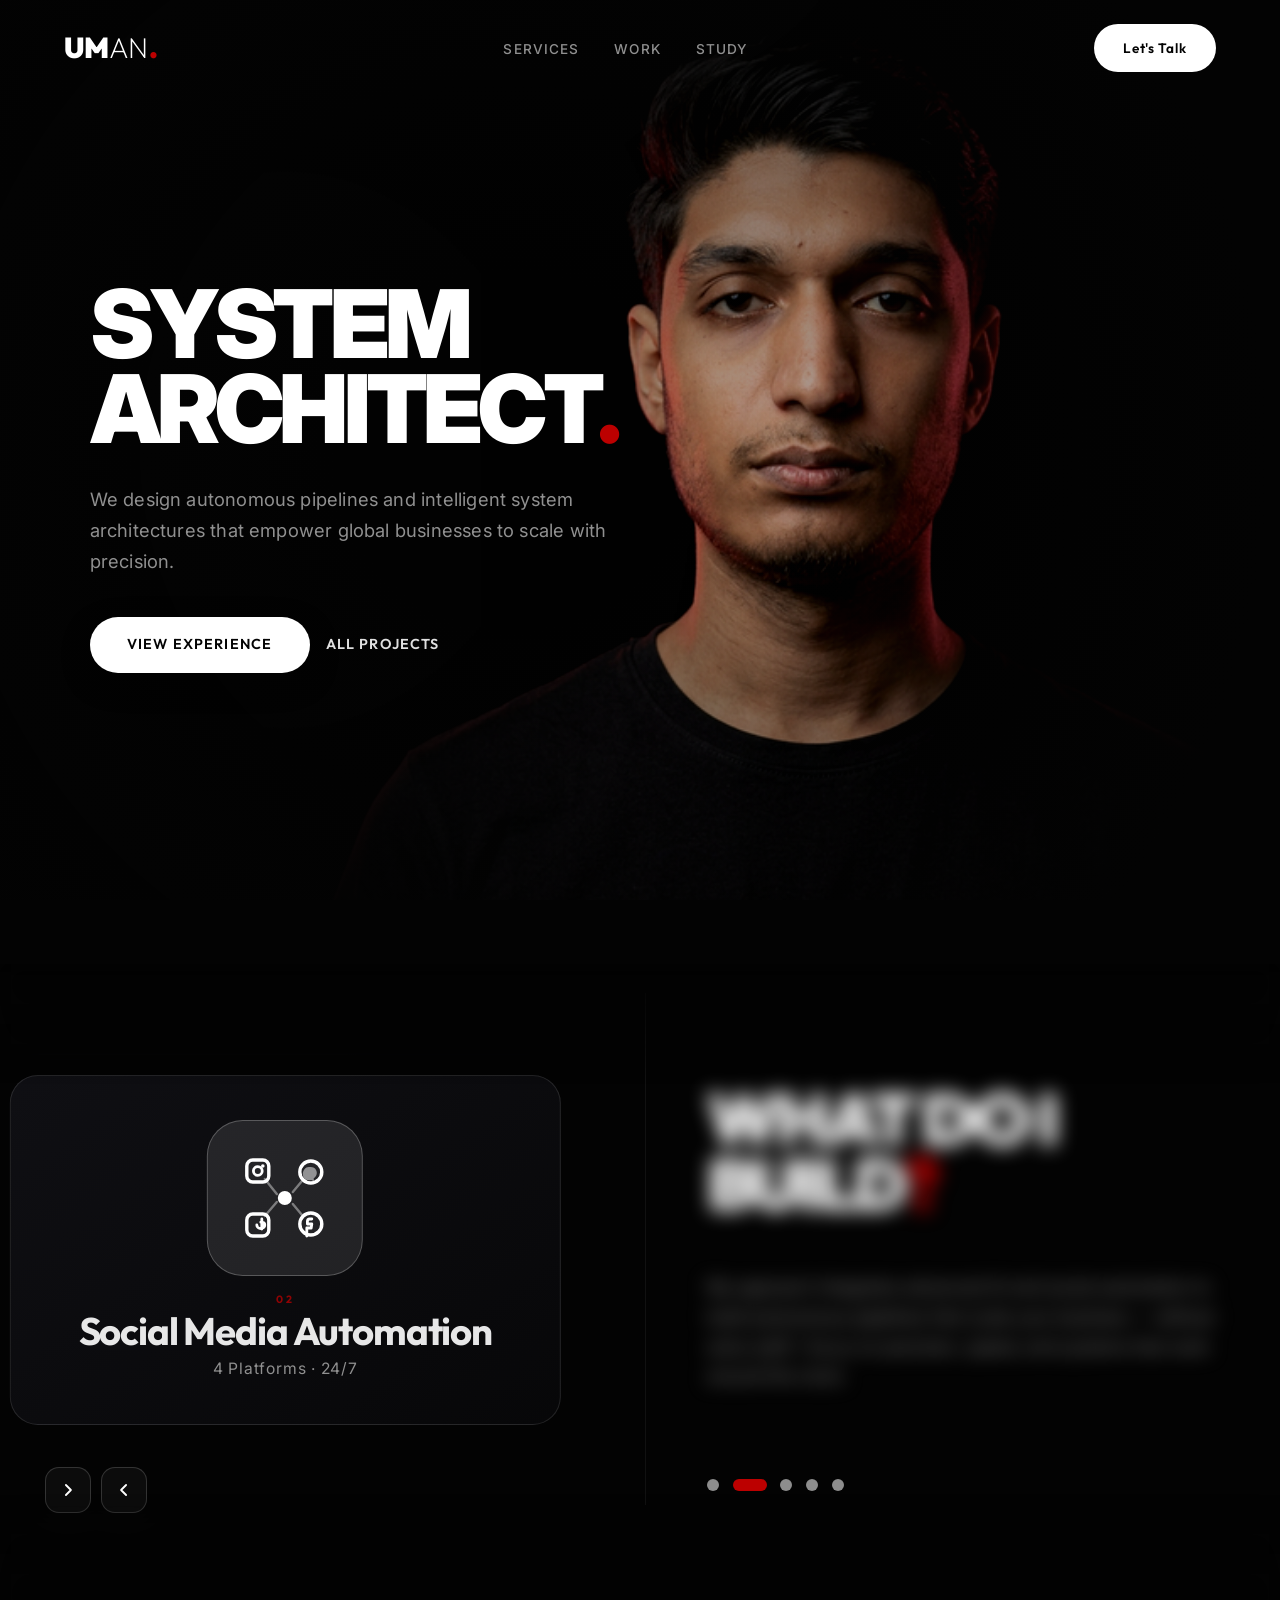
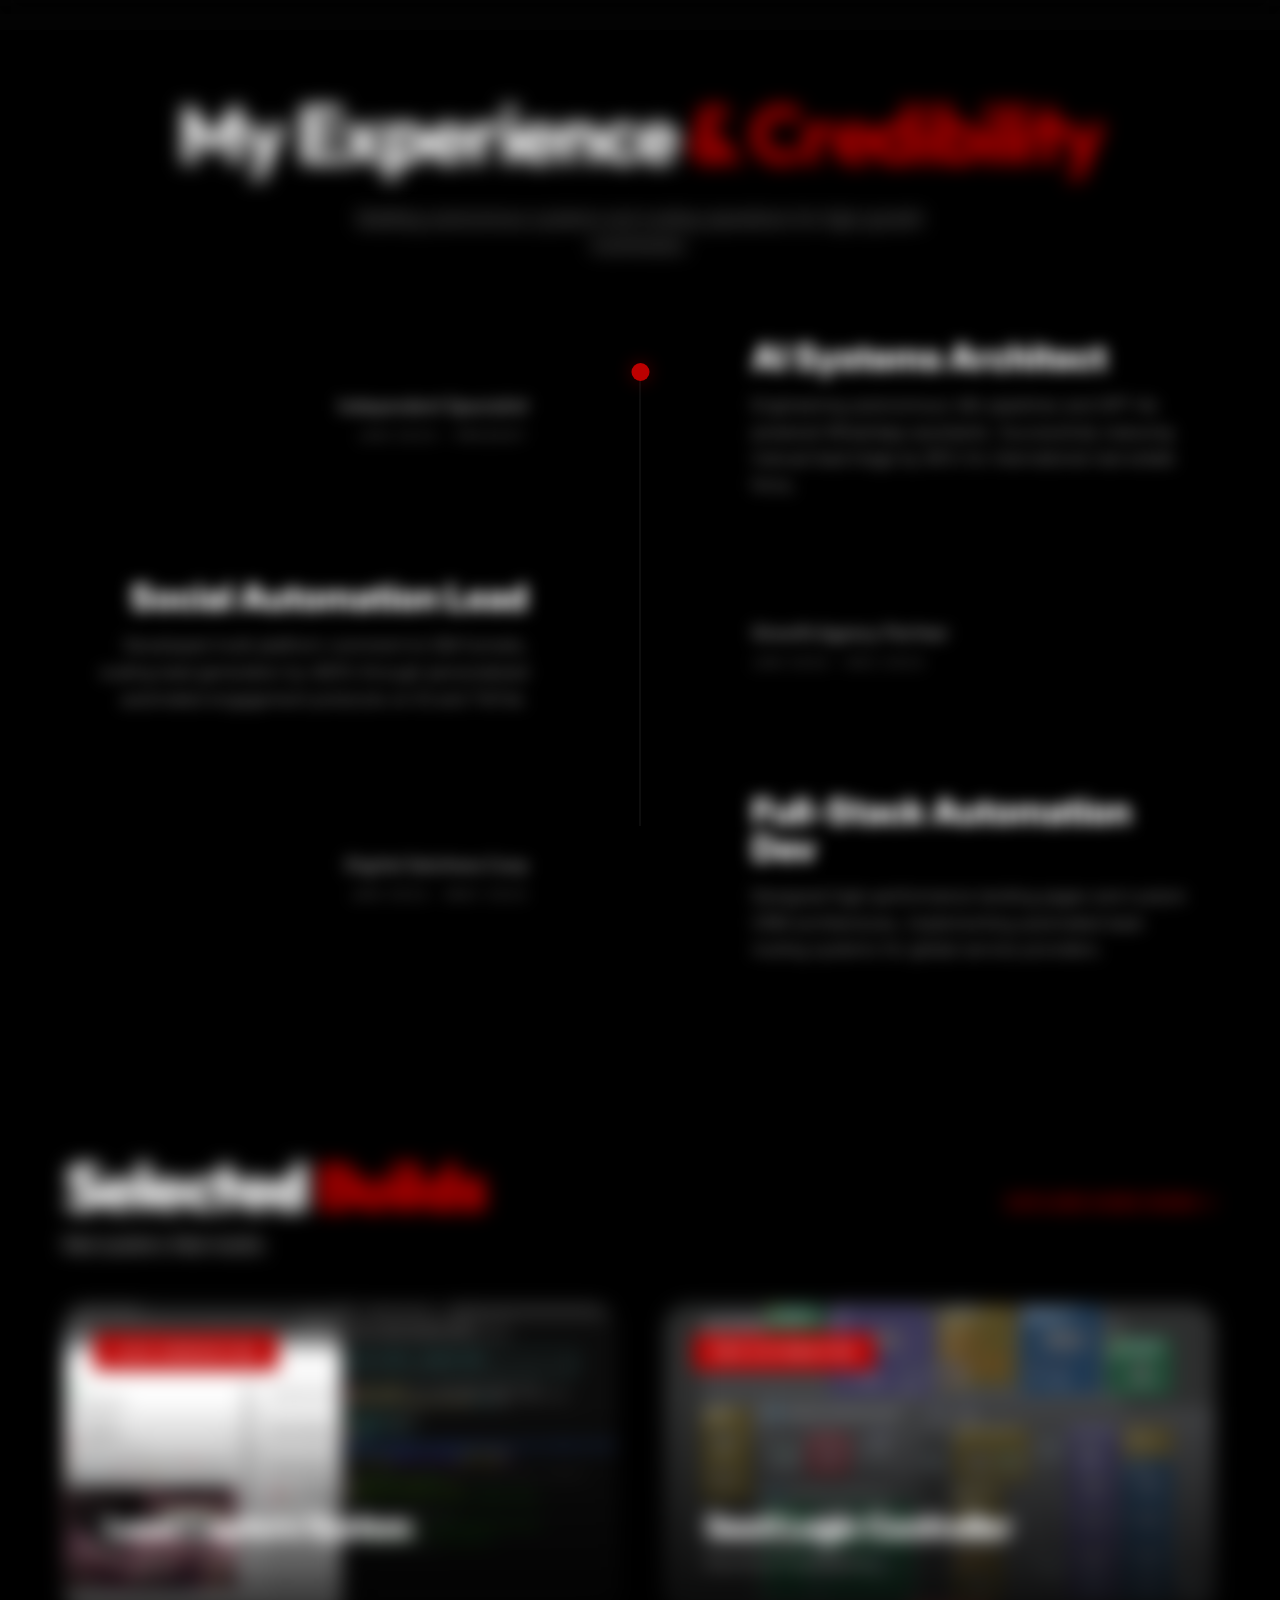
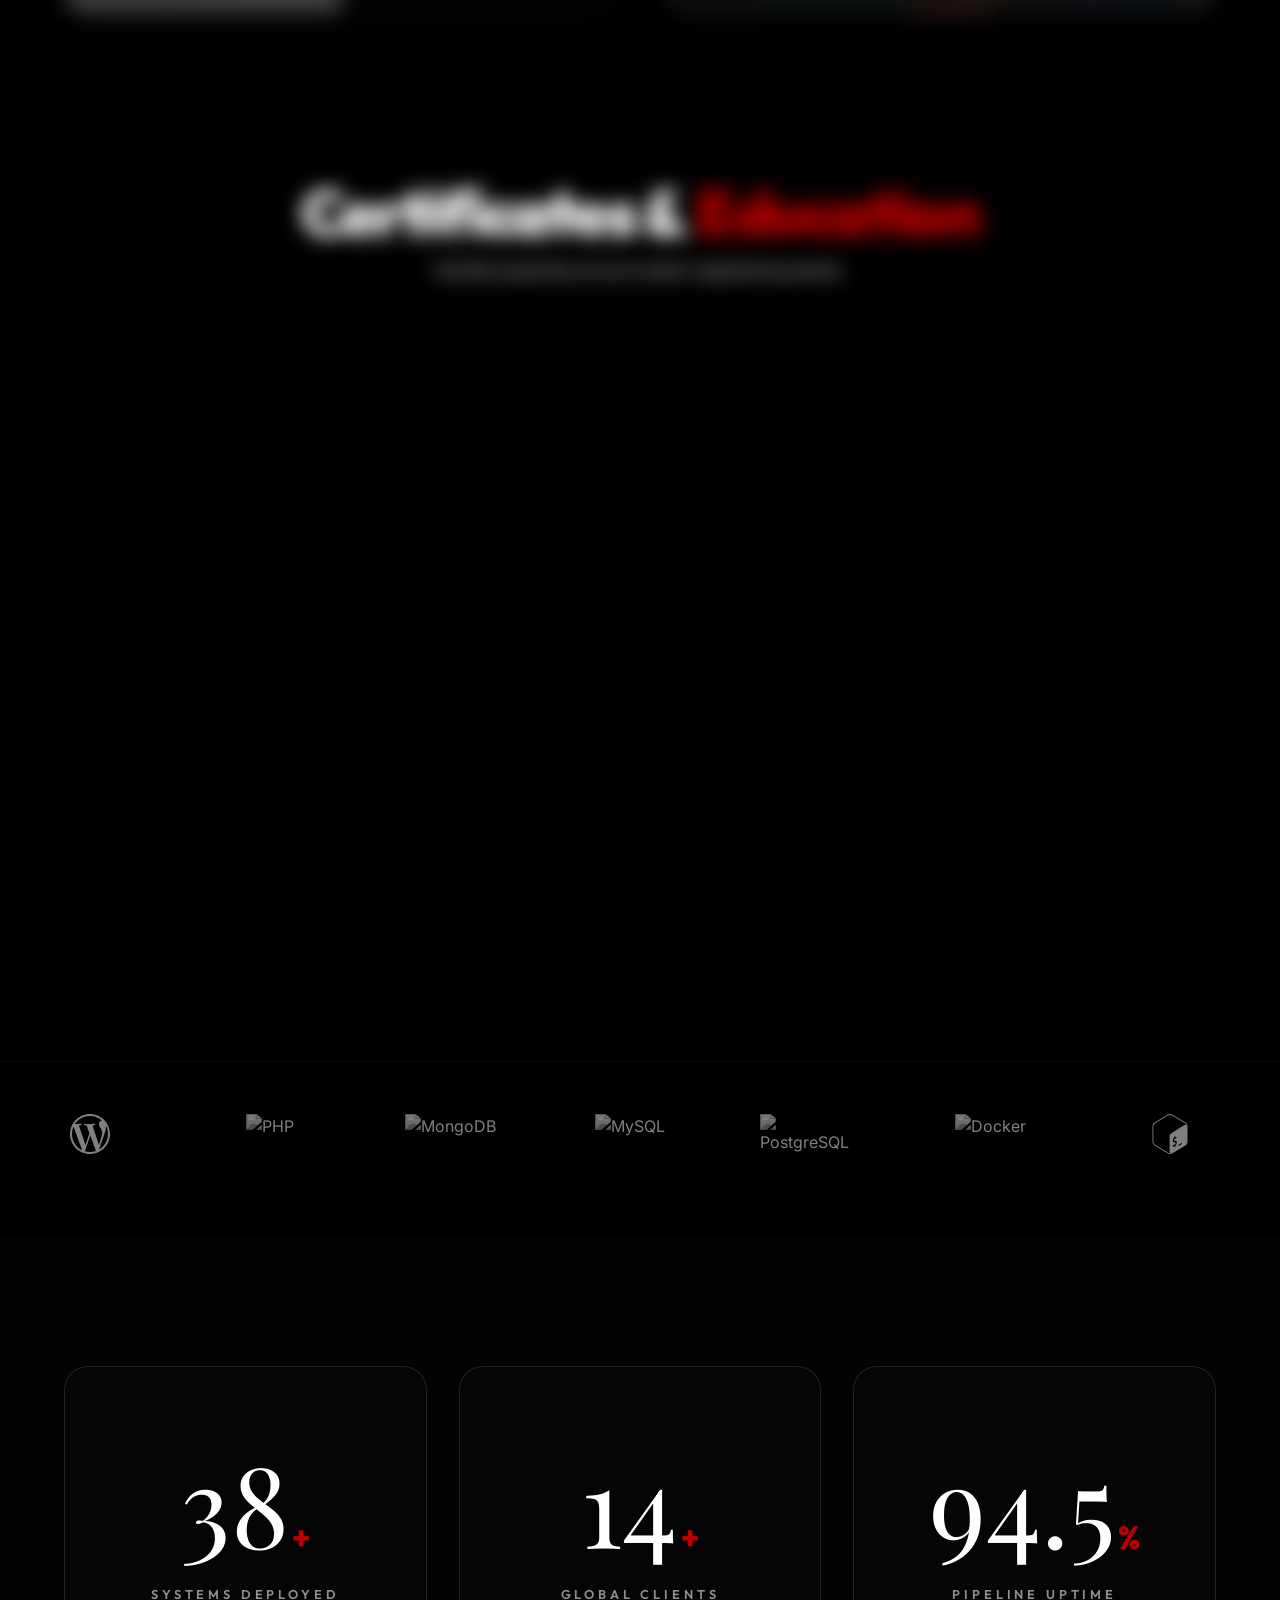
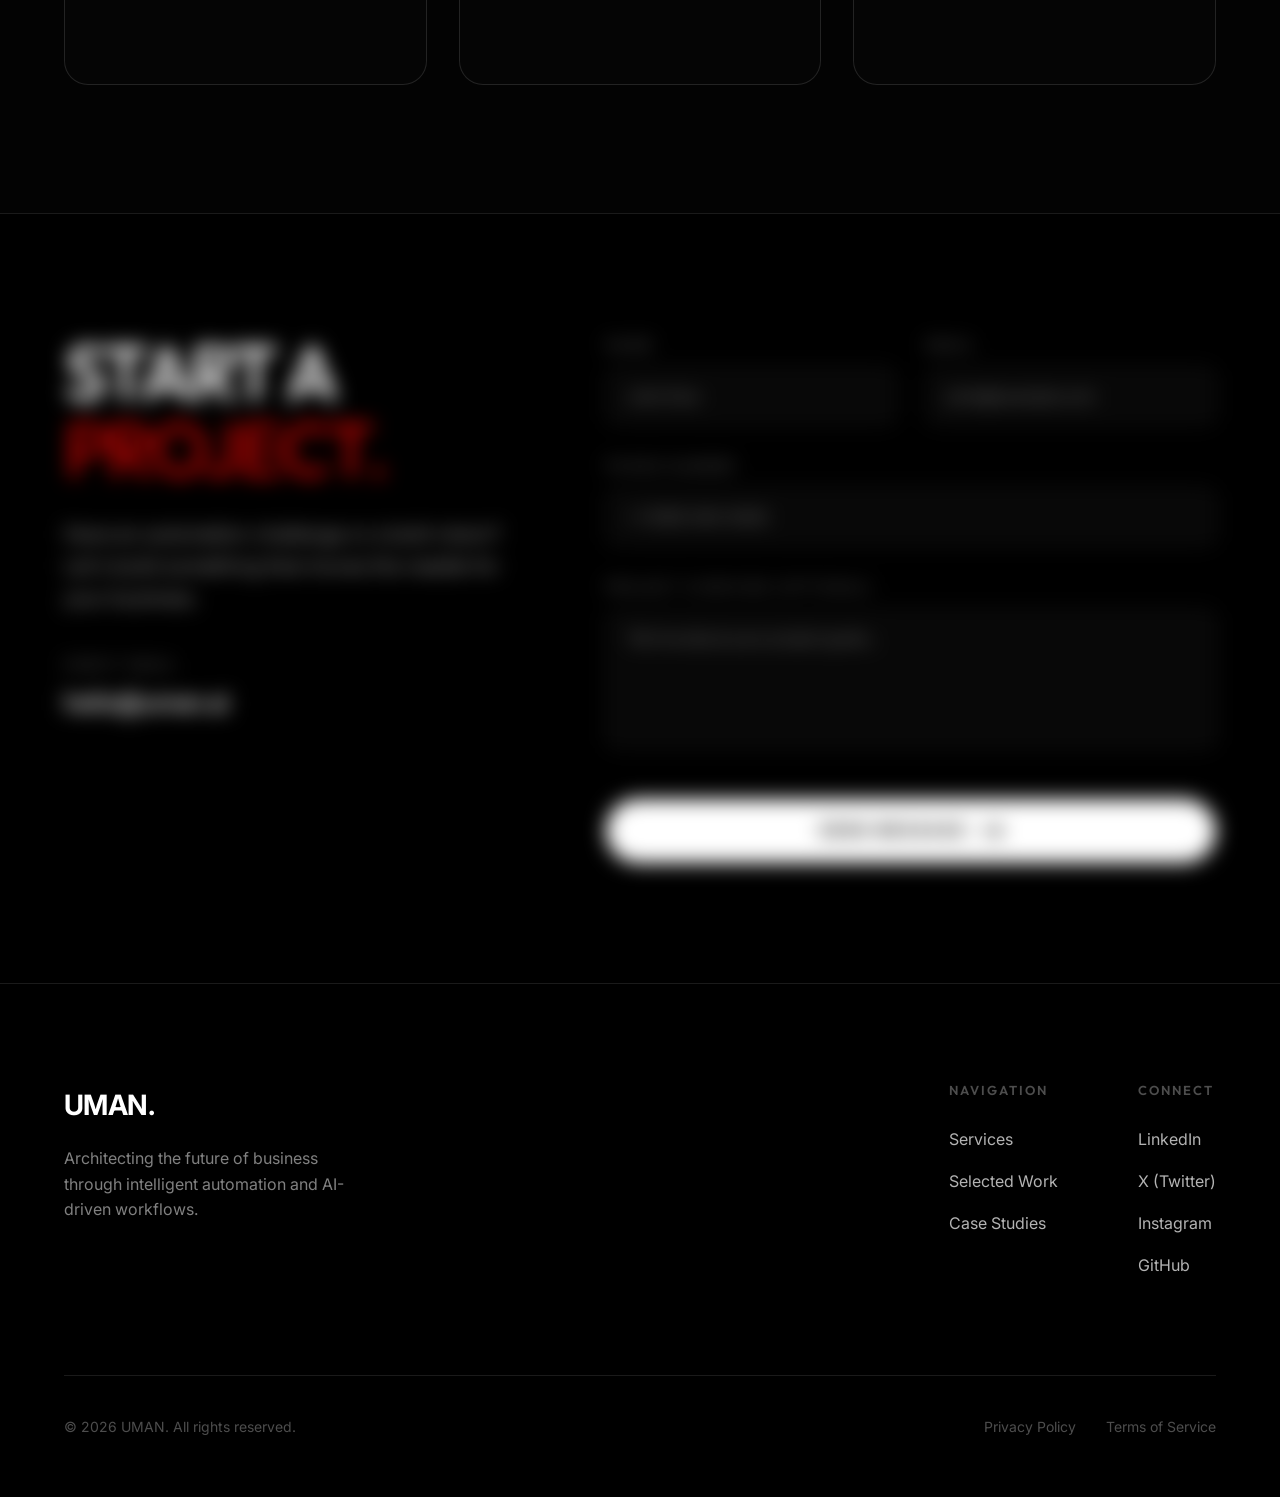
==== commit 42aa732f: "Refined mobile UI: reduced blur and optimized reveal animations" ====
--- a/index.html
+++ b/index.html
@@ -404,7 +404,7 @@
 
                 <div class="edu-footer reveal">
                     <a href="study.html" class="edu-view-all">
-                        <span>EXPLORE FULL LEARNING PATH</span>
+                        <span>EXPLORE MORE</span>
                         <span class="btn-arrow">&rarr;</span>
                     </a>
                 </div>
--- a/style.css
+++ b/style.css
@@ -131,6 +131,7 @@
 header.scrolled {
     background: rgba(3, 3, 3, 0.95);
     backdrop-filter: blur(30px) saturate(200%);
+    -webkit-backdrop-filter: blur(30px) saturate(200%);
     border-bottom: 1px solid transparent; /* Removed line */
     box-shadow: 0 10px 30px rgba(0, 0, 0, 0.3);
 }
@@ -574,11 +575,12 @@
         height: 58vh;
         right: 0%;
         opacity: 0.7;
-        -webkit-mask-image: linear-gradient(to bottom, rgba(0,0,0,0) 0%, rgba(0,0,0,1) 30%);
-        mask-image: linear-gradient(to bottom, rgba(0,0,0,0) 0%, rgba(0,0,0,1) 30%);
+        /* Reduced top blur as requested */
+        -webkit-mask-image: linear-gradient(to bottom, rgba(0,0,0,1) 0%, rgba(0,0,0,1) 70%, rgba(0,0,0,0) 100%);
+        mask-image: linear-gradient(to bottom, rgba(0,0,0,1) 0%, rgba(0,0,0,1) 70%, rgba(0,0,0,0) 100%);
     }
     .hero-mask-v5 {
-        background: radial-gradient(circle at 50% 95%, transparent 18%, var(--bg-dark) 94%);
+        background: radial-gradient(circle at 50% 95%, transparent 35%, var(--bg-dark) 95%);
     }
     .hero-text-perfection {
         text-align: left;
@@ -1572,6 +1574,15 @@
     transform: translateY(0);
 }
 
+/* Mobile Reveal Optimization */
+@media (max-width: 768px) {
+    .reveal {
+        transform: translateY(15px); /* Shorter distance for mobile */
+        transition: all 0.6s cubic-bezier(0.2, 0.8, 0.2, 1); /* Faster for mobile */
+        filter: blur(4px); /* Subtler blur */
+    }
+}
+
 /* Responsive & Mobile Menu */
 @media (max-width: 1024px) {
     body, html {
@@ -1592,6 +1603,8 @@
         border-radius: 0 !important;
         border-left: none !important;
         border-right: none !important;
+        backdrop-filter: blur(12px) saturate(180%) !important; /* Reduced blur for mobile as requested */
+        -webkit-backdrop-filter: blur(12px) saturate(180%) !important;
     }
 
     header.scrolled .nav-container {
@@ -1708,8 +1721,8 @@
         right: -40px !important;
         opacity: 0.72 !important;
         filter: brightness(1) contrast(1.1) saturate(1.1) !important;
-        -webkit-mask-image: linear-gradient(to bottom, rgba(0,0,0,0) 0%, rgba(0,0,0,1) 30%) !important;
-        mask-image: linear-gradient(to bottom, rgba(0,0,0,0) 0%, rgba(0,0,0,1) 30%) !important;
+        -webkit-mask-image: linear-gradient(to bottom, rgba(0,0,0,1) 0%, rgba(0,0,0,1) 70%, rgba(0,0,0,0) 100%) !important;
+        mask-image: linear-gradient(to bottom, rgba(0,0,0,1) 0%, rgba(0,0,0,1) 70%, rgba(0,0,0,0) 100%) !important;
     }
 }
 
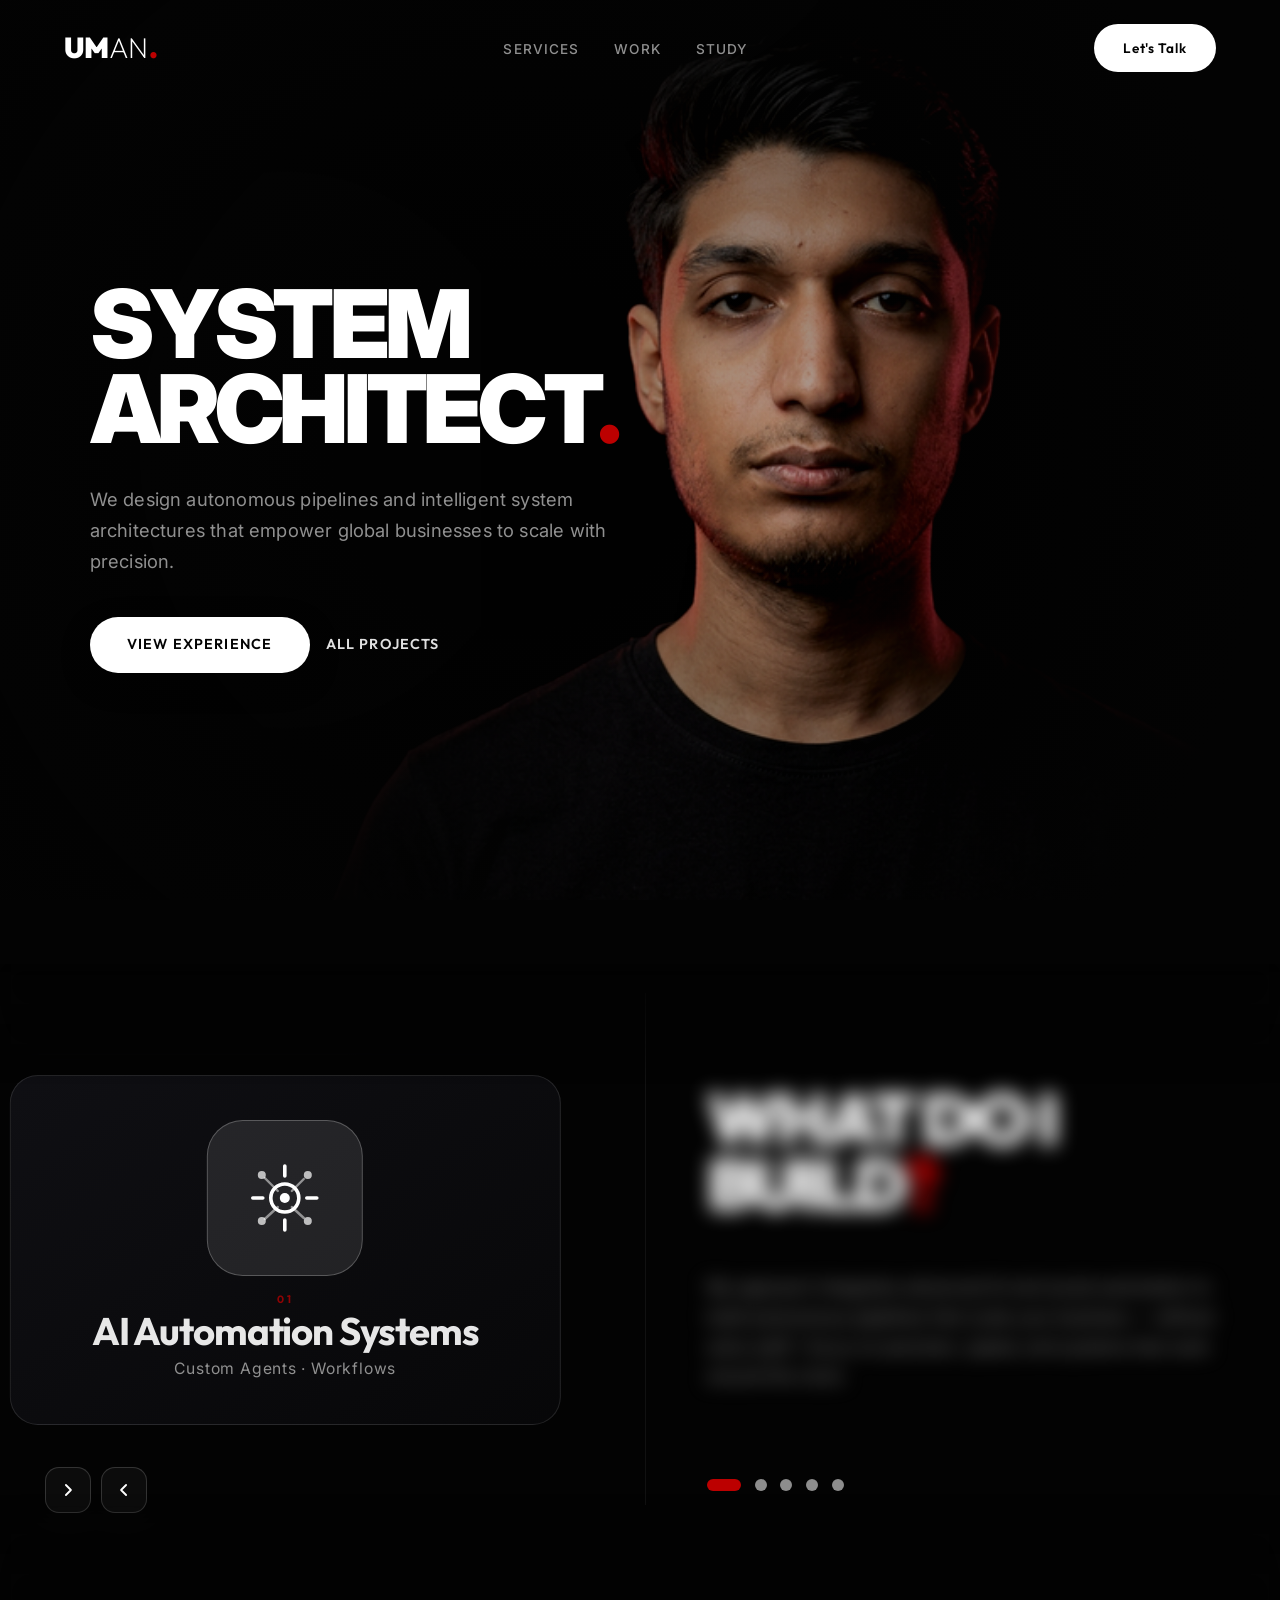
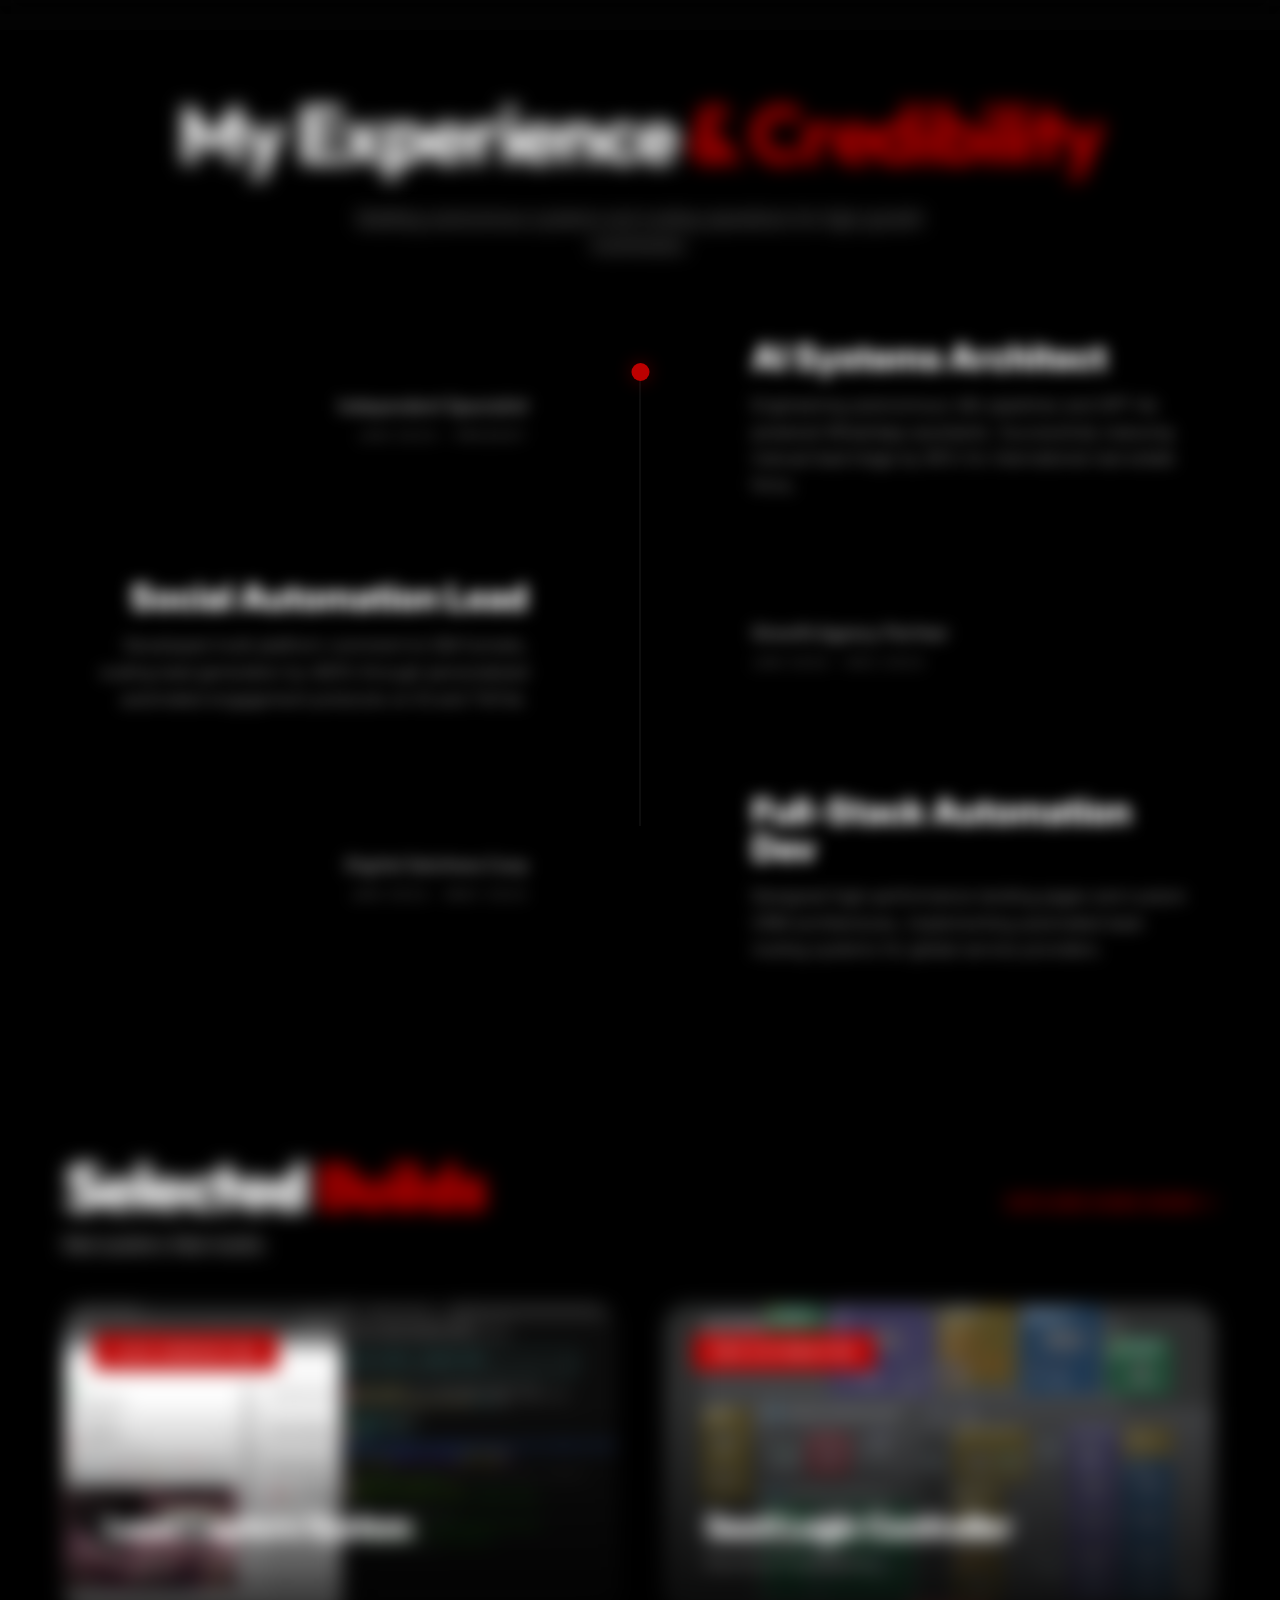
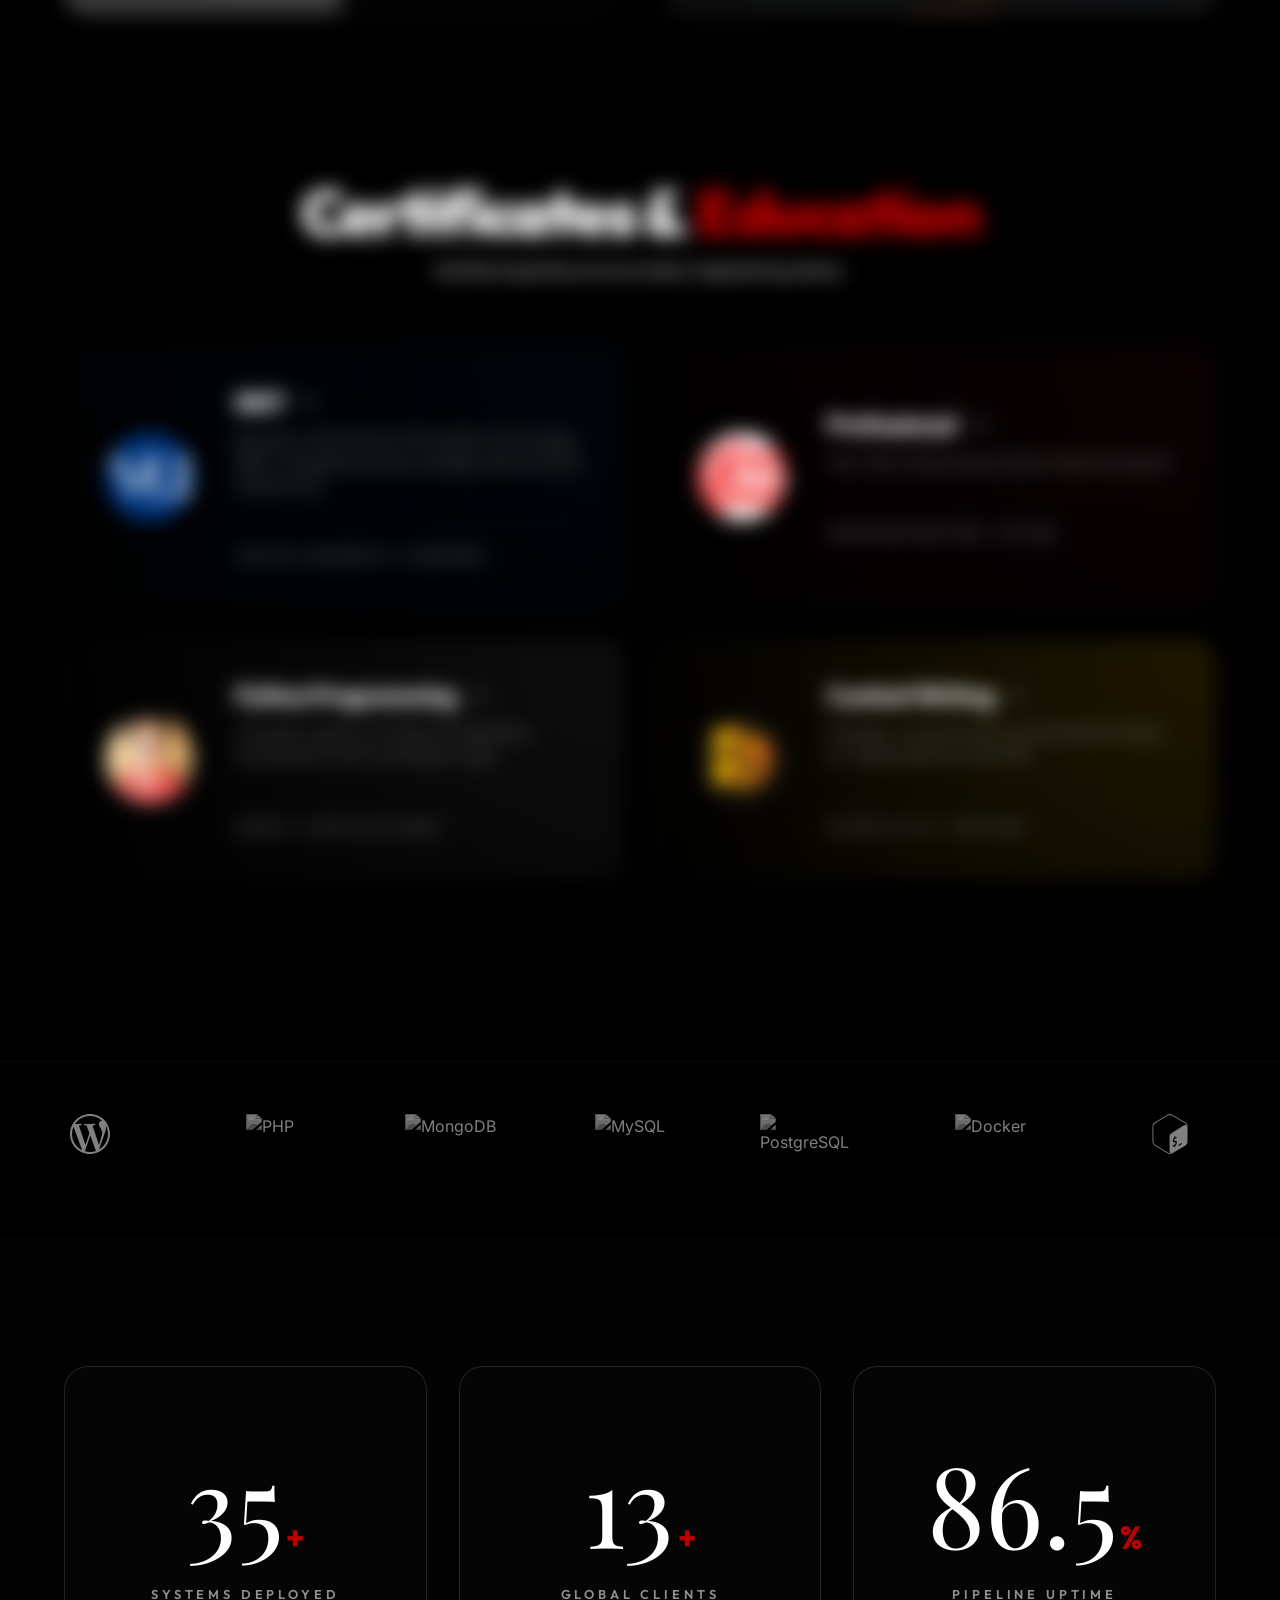
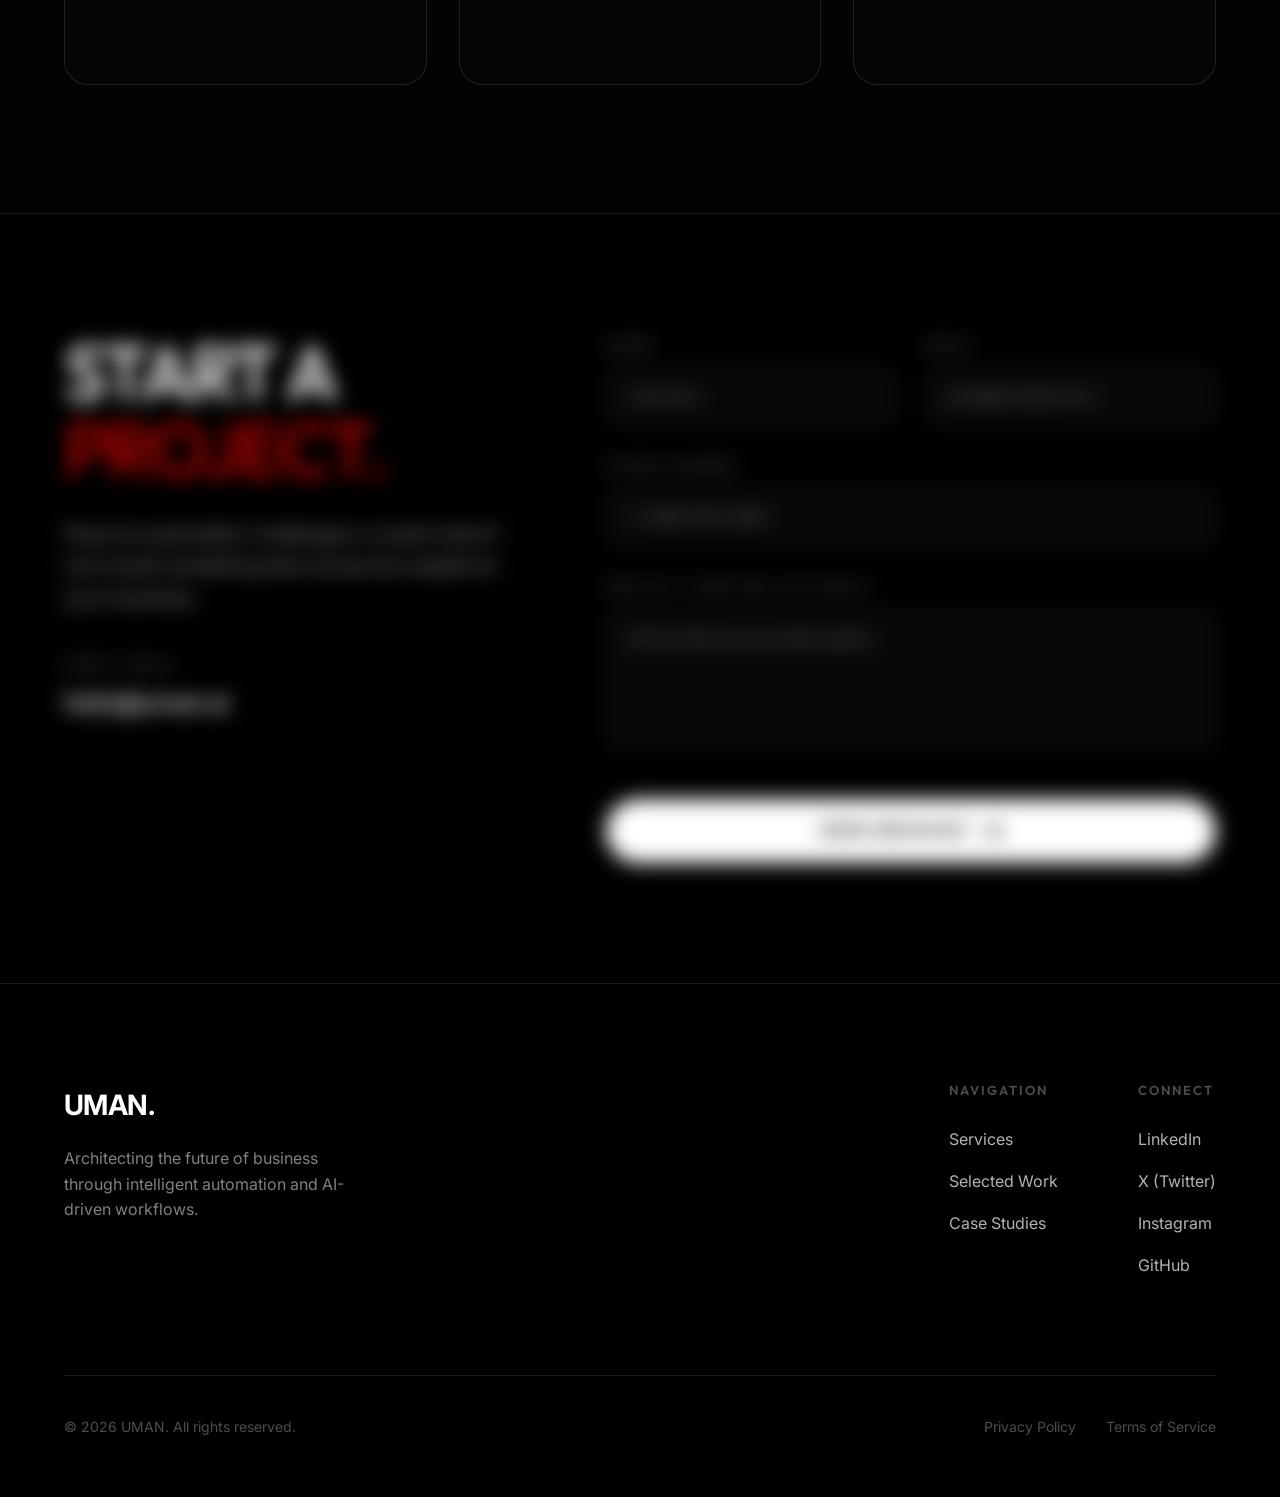
==== commit ed2c3297: "Fixed mobile scrolling lag: reduced thresholds and optimized animations" ====
--- a/index.html
+++ b/index.html
@@ -622,7 +622,7 @@
         }
 
         const observerOptions = {
-            threshold: 0.1
+            threshold: 0.01 // Trigger as soon as it enters
         };
 
         const observer = new IntersectionObserver((entries) => {
@@ -894,7 +894,8 @@
             // Active State for Reveal (Stays as is)
             items.forEach(item => {
                 const itemRect = item.getBoundingClientRect();
-                if (itemRect.top < windowHeight * 0.75) {
+                const triggerPoint = window.innerWidth <= 768 ? 0.9 : 0.75; // Trigger earlier on mobile
+                if (itemRect.top < windowHeight * triggerPoint) {
                     item.classList.add('active');
                 } else {
                     item.classList.remove('active');
--- a/style.css
+++ b/style.css
@@ -1574,12 +1574,12 @@
     transform: translateY(0);
 }
 
-/* Mobile Reveal Optimization */
+/* Mobile Reveal Optimization - FIXED LAG */
 @media (max-width: 768px) {
     .reveal {
-        transform: translateY(15px); /* Shorter distance for mobile */
-        transition: all 0.6s cubic-bezier(0.2, 0.8, 0.2, 1); /* Faster for mobile */
-        filter: blur(4px); /* Subtler blur */
+        transform: translateY(10px); /* Minimal distance */
+        transition: all 0.4s cubic-bezier(0.2, 0.8, 0.2, 1); /* Much faster */
+        filter: none !important; /* Remove blur to prevent GPU lag */
     }
 }
 
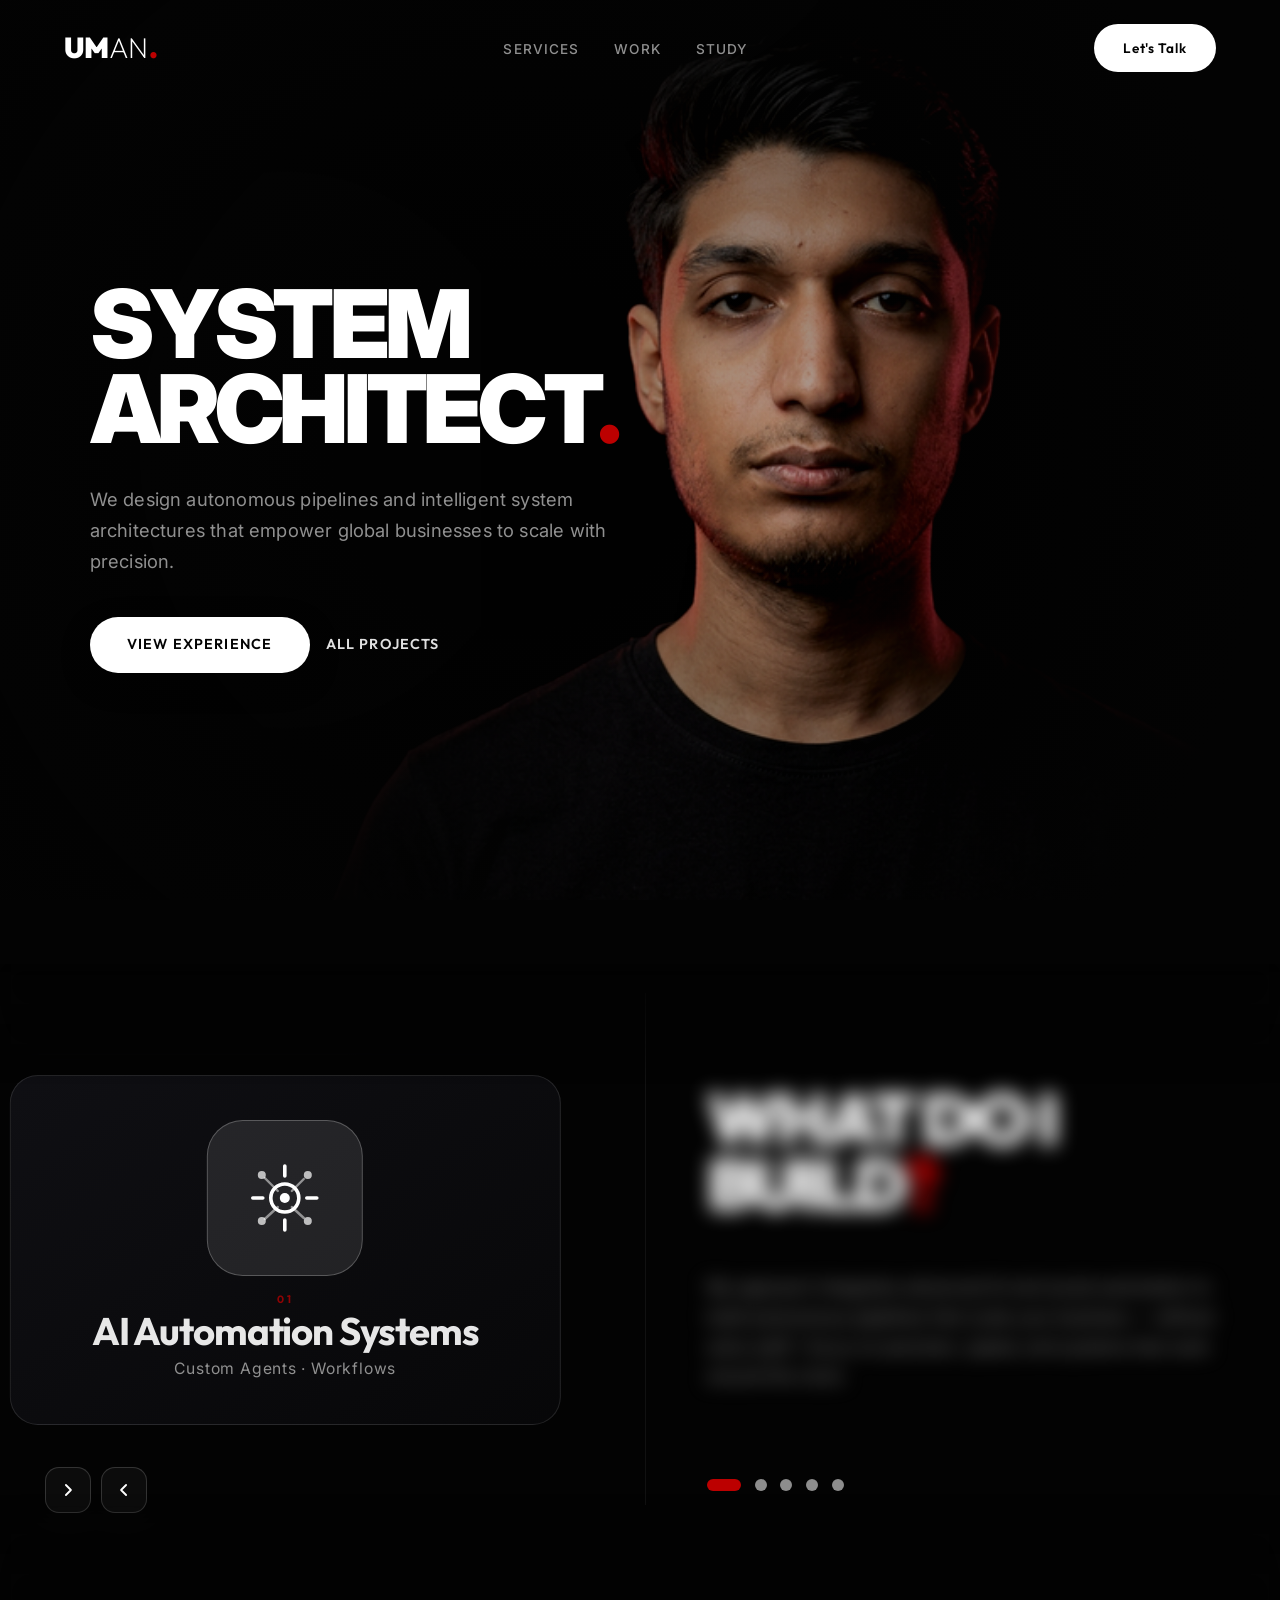
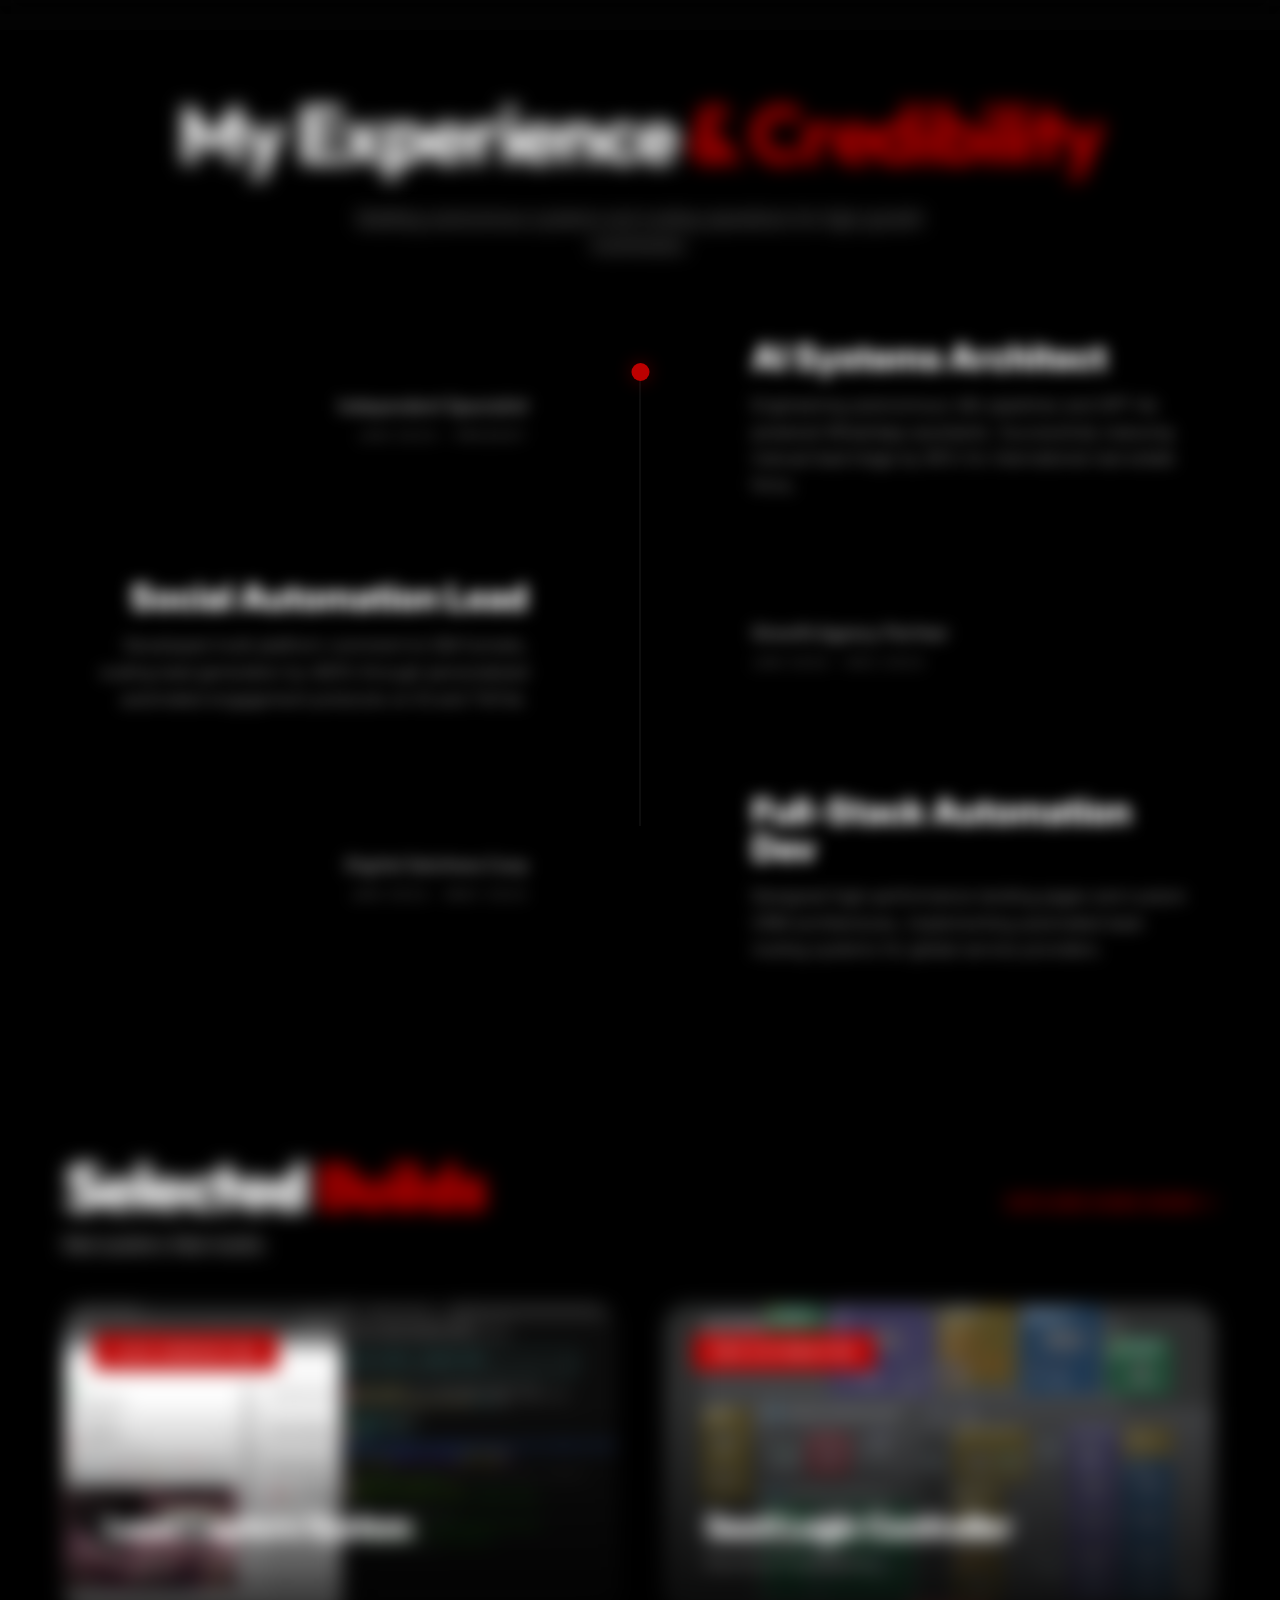
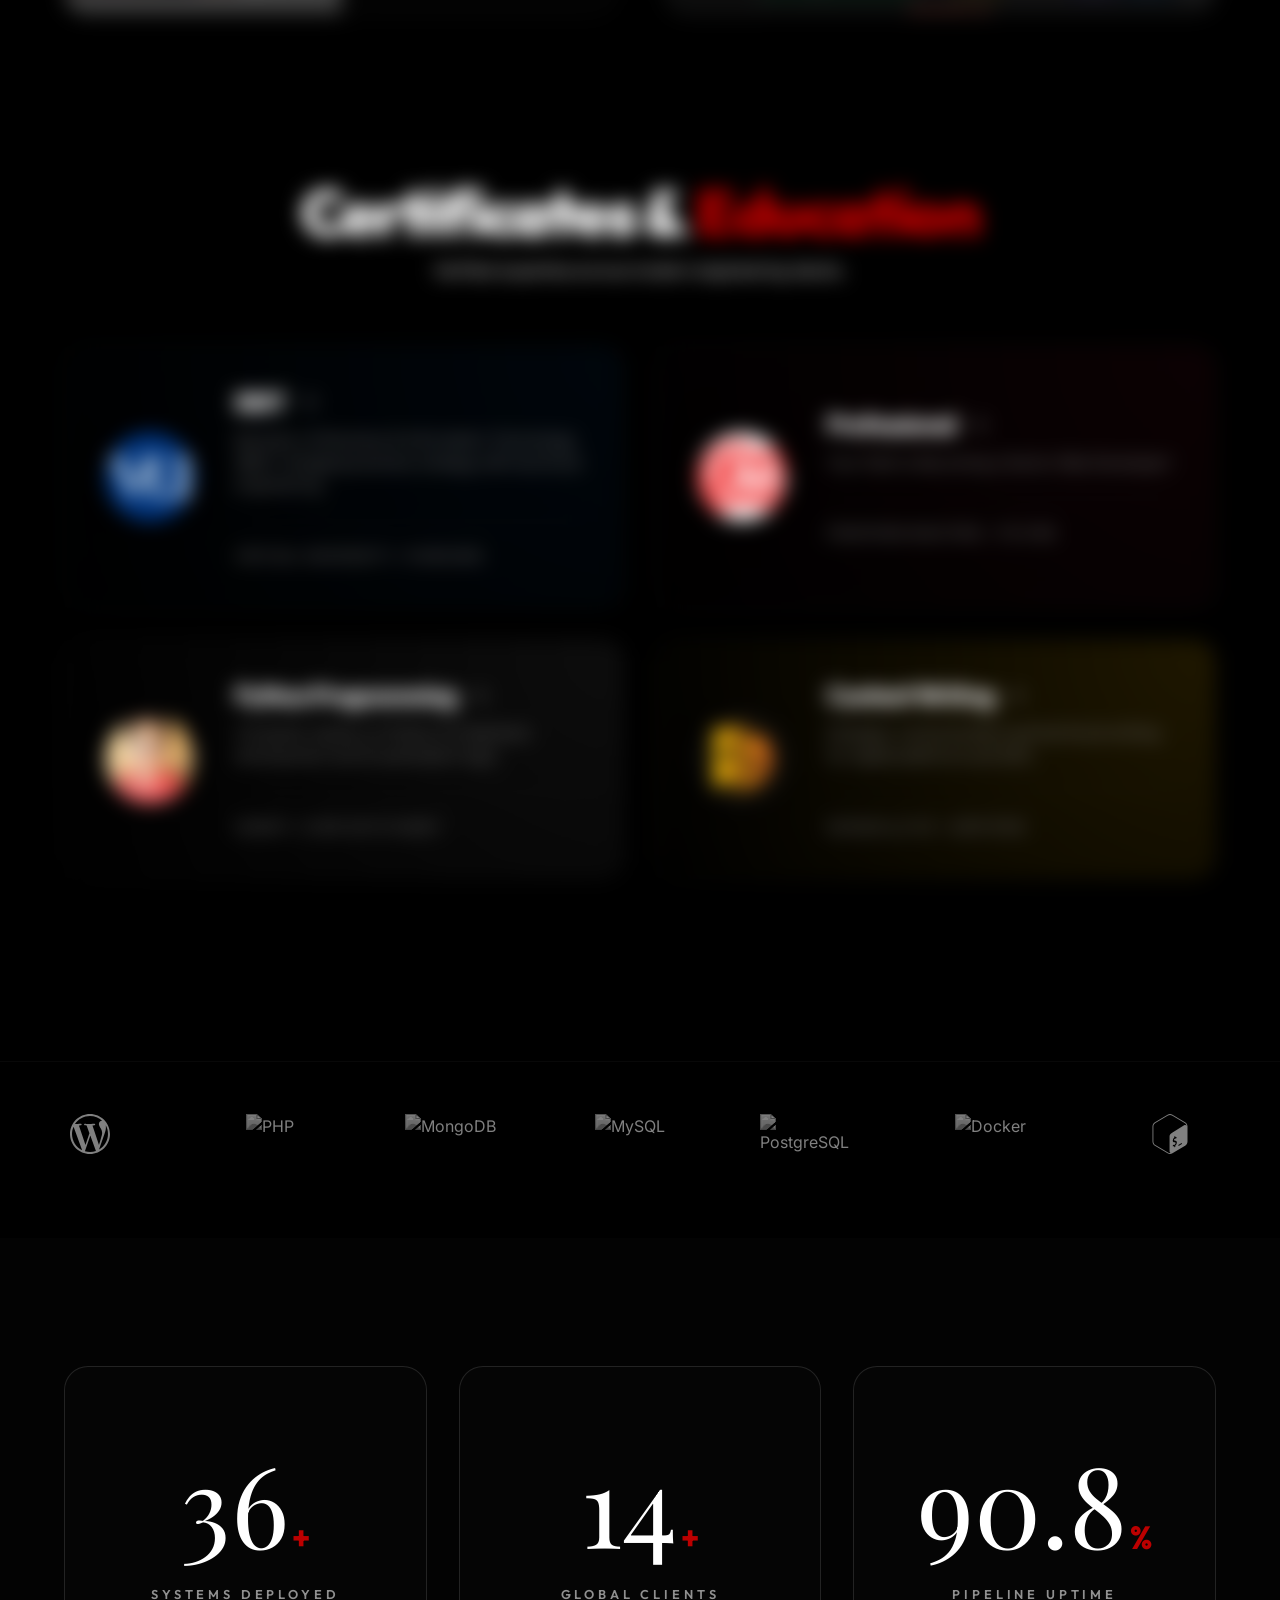
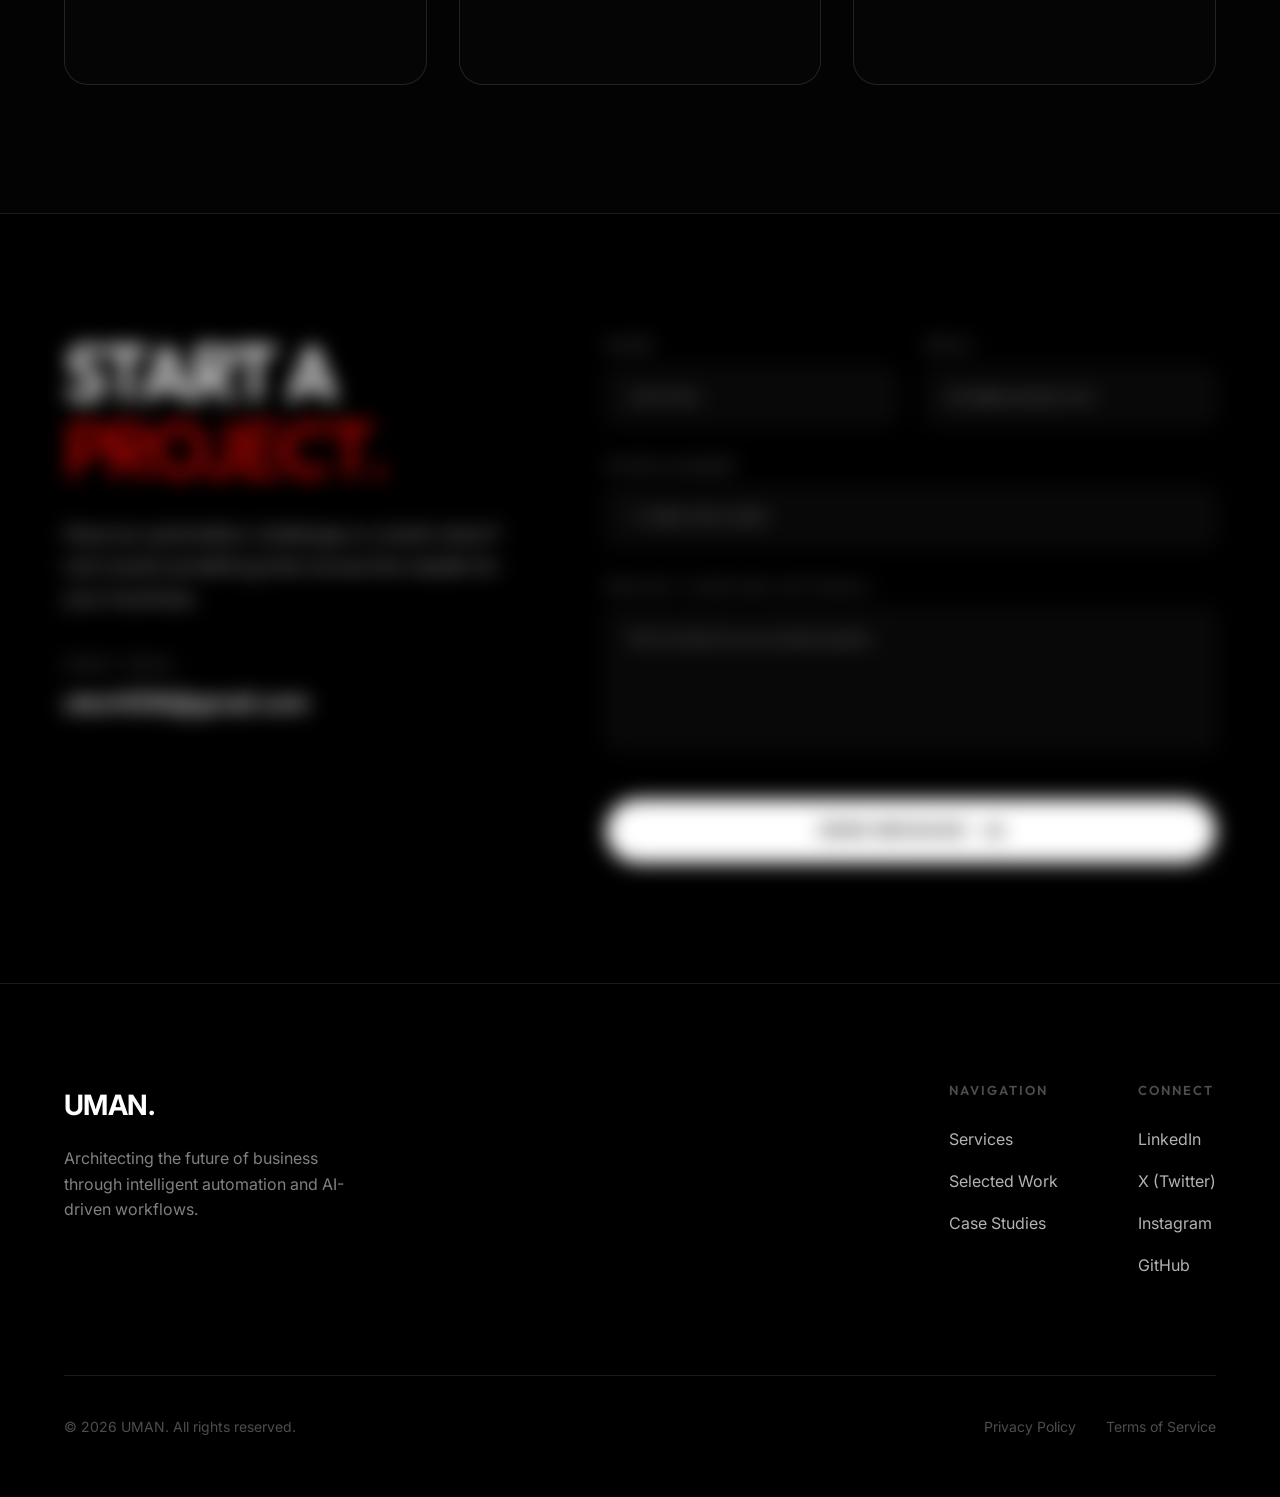
==== commit 19054a69: "Update contact email to utech506@gmail.com across all pages" ====
--- a/index.html
+++ b/index.html
@@ -490,7 +490,7 @@
                     <p>Have an automation challenge or a bold vision? Let's build something that moves the needle for your business.</p>
                     <div style="margin-top: 40px;">
                         <span style="display: block; font-size: 14px; text-transform: uppercase; letter-spacing: 0.1em; color: rgba(255,255,255,0.4); margin-bottom: 10px;">Direct Email</span>
-                        <a href="mailto:hello@uman.ai" style="font-size: 24px; color: #fff; text-decoration: none; font-weight: 500;">hello@uman.ai</a>
+                        <a href="mailto:utech506@gmail.com" style="font-size: 24px; color: #fff; text-decoration: none; font-weight: 500;">utech506@gmail.com</a>
                     </div>
                 </div>
 
--- a/style.css
+++ b/style.css
@@ -998,6 +998,16 @@
         opacity 0.8s cubic-bezier(0.2, 0.8, 0.2, 1),
         transform 0.8s cubic-bezier(0.2, 0.8, 0.2, 1),
         filter 0.6s cubic-bezier(0.2, 0.8, 0.2, 1);
+    
+    /* Disable animation on mobile to prevent lag */
+    @media (max-width: 900px) {
+        opacity: 1 !important;
+        transform: none !important;
+        filter: none !important;
+        transition: none !important;
+        pointer-events: all;
+    }
+    
     user-select: none;
     pointer-events: none;
     border: 1px solid rgba(255,255,255,0.11);
@@ -1574,12 +1584,13 @@
     transform: translateY(0);
 }
 
-/* Mobile Reveal Optimization - FIXED LAG */
+/* Mobile Reveal Optimization - FIXED LAG (Animations Disabled) */
 @media (max-width: 768px) {
-    .reveal {
-        transform: translateY(10px); /* Minimal distance */
-        transition: all 0.4s cubic-bezier(0.2, 0.8, 0.2, 1); /* Much faster */
-        filter: none !important; /* Remove blur to prevent GPU lag */
+    .reveal, .reveal-card {
+        opacity: 1 !important;
+        filter: none !important;
+        transform: none !important;
+        transition: none !important;
     }
 }
 
@@ -1935,9 +1946,11 @@
         padding-left: 25px;
         margin-bottom: 2.5rem; /* Tighter mobile timeline spacing */
         text-align: left !important;
-        opacity: 0;
-        transform: translateY(20px);
-        transition: all 0.8s ease-out;
+        /* Forced visible to prevent lag */
+        opacity: 1 !important;
+        transform: none !important;
+        filter: none !important;
+        transition: none !important;
     }
 
     .timeline-item.active {
